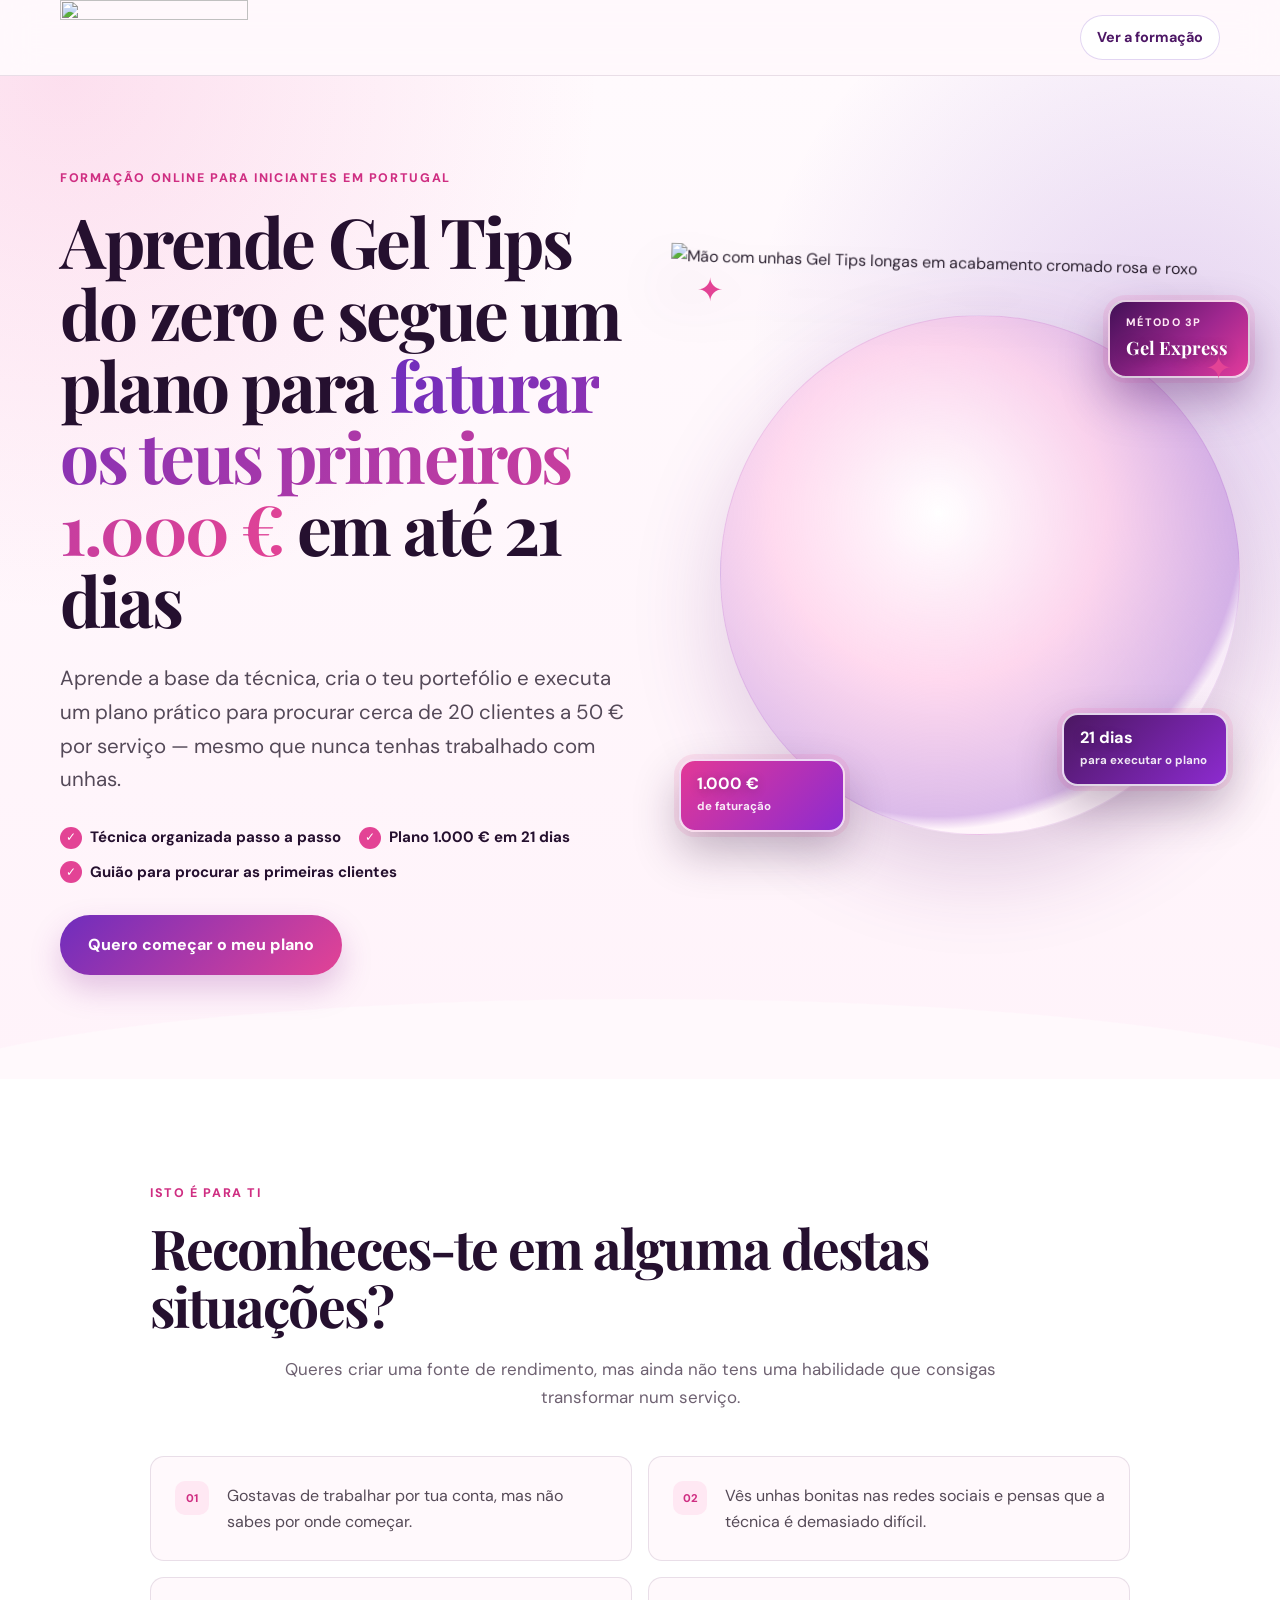
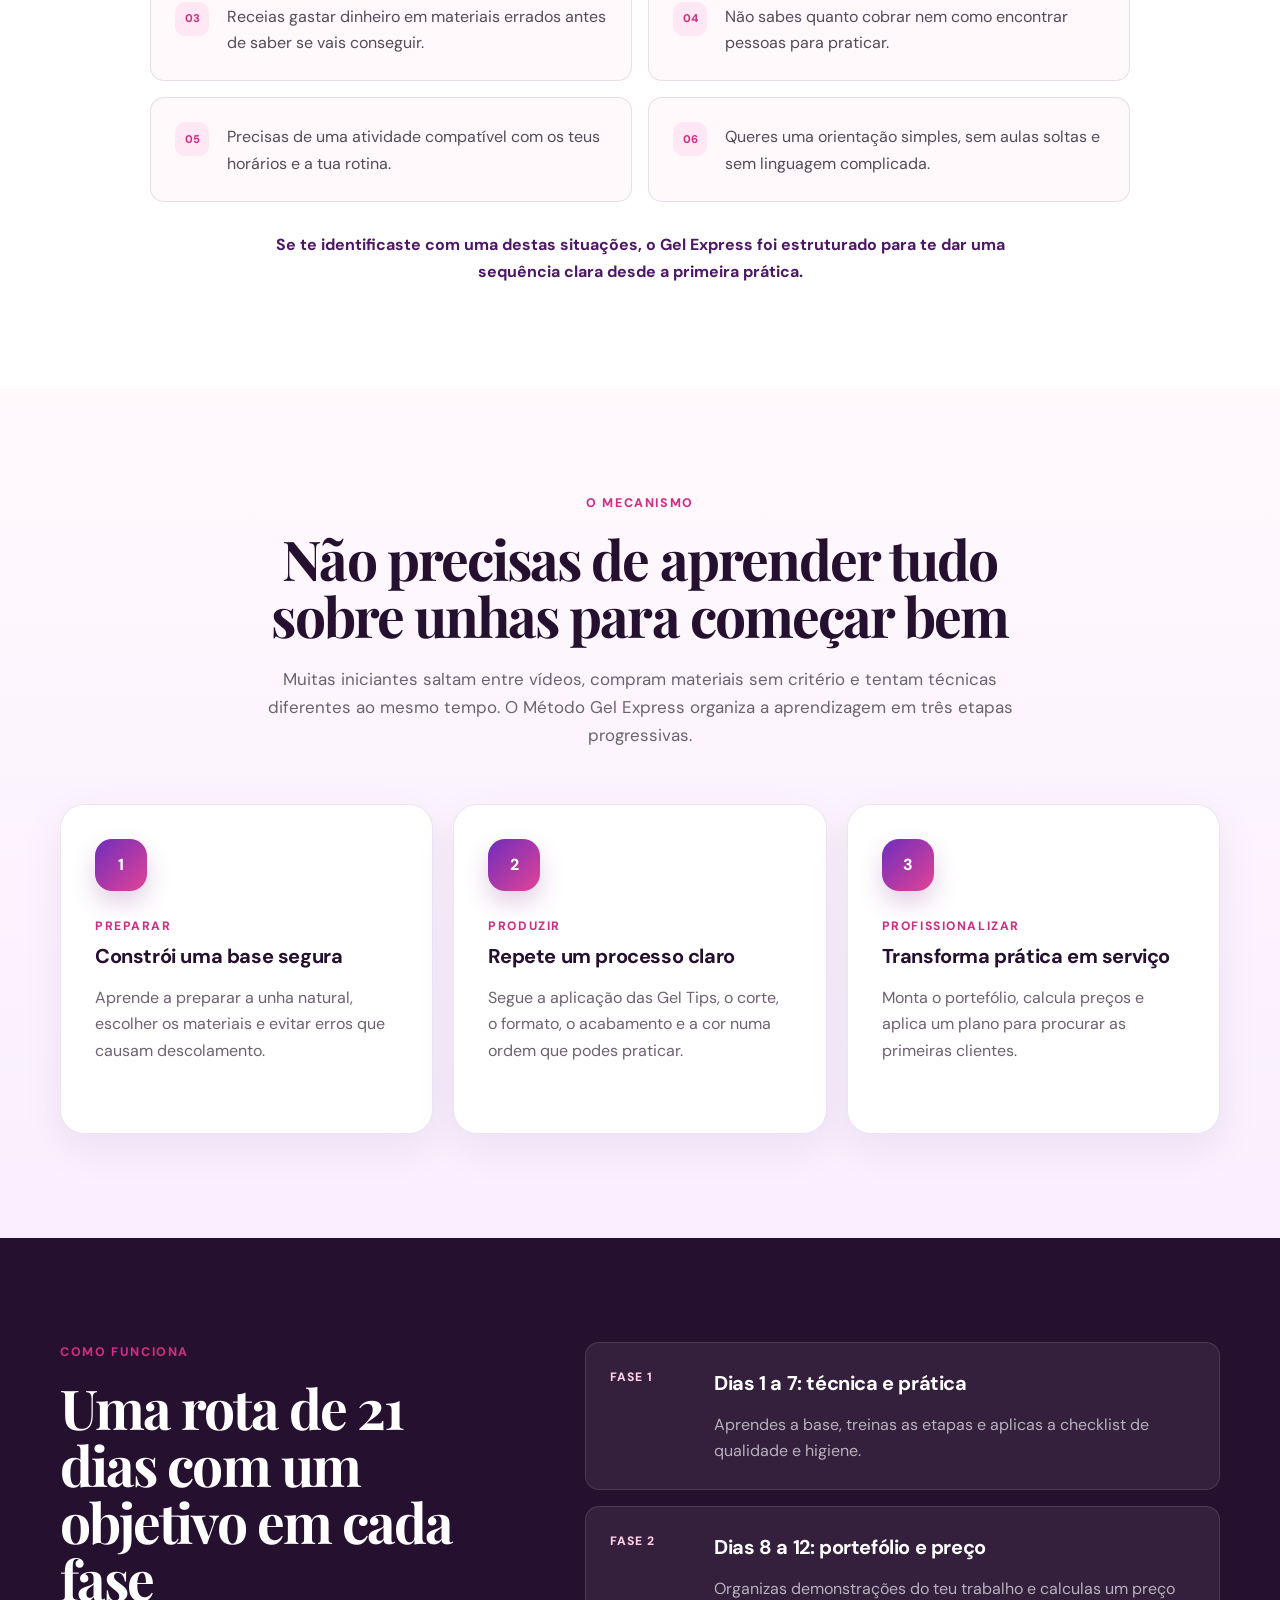
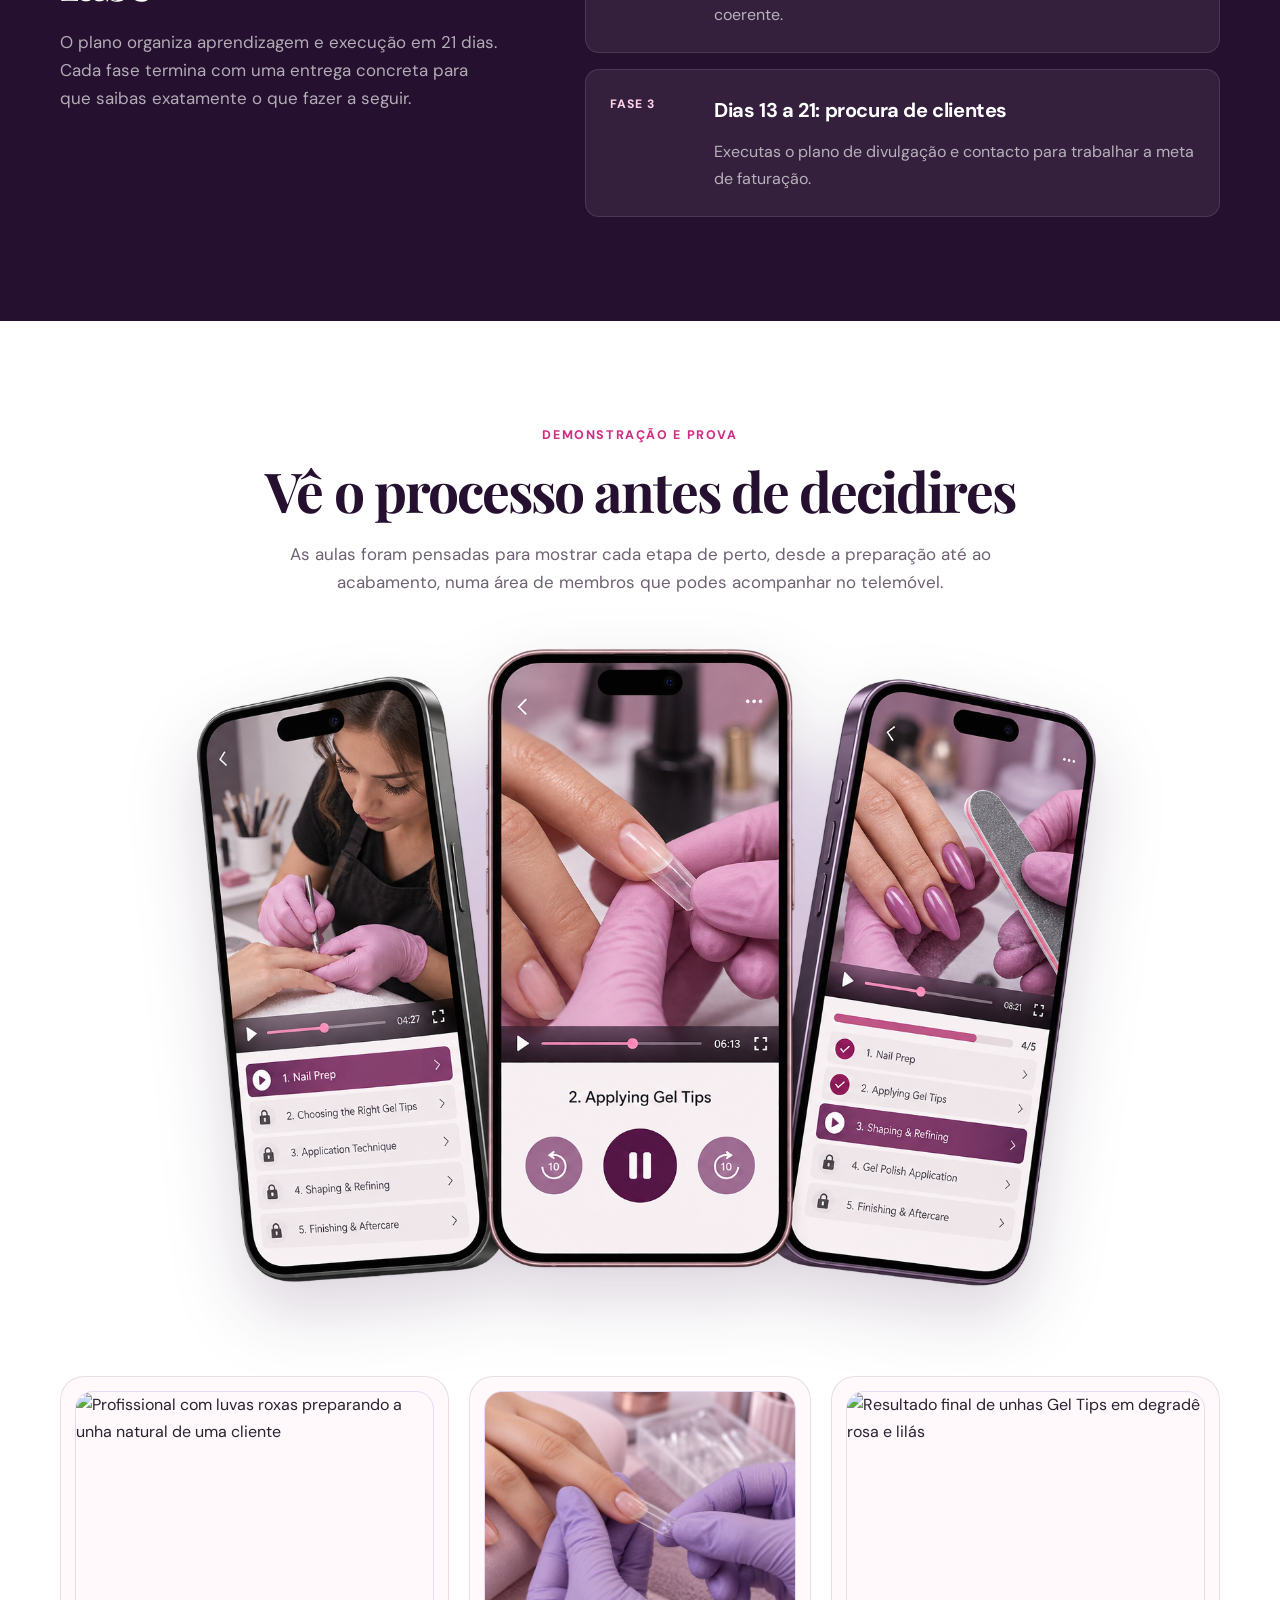
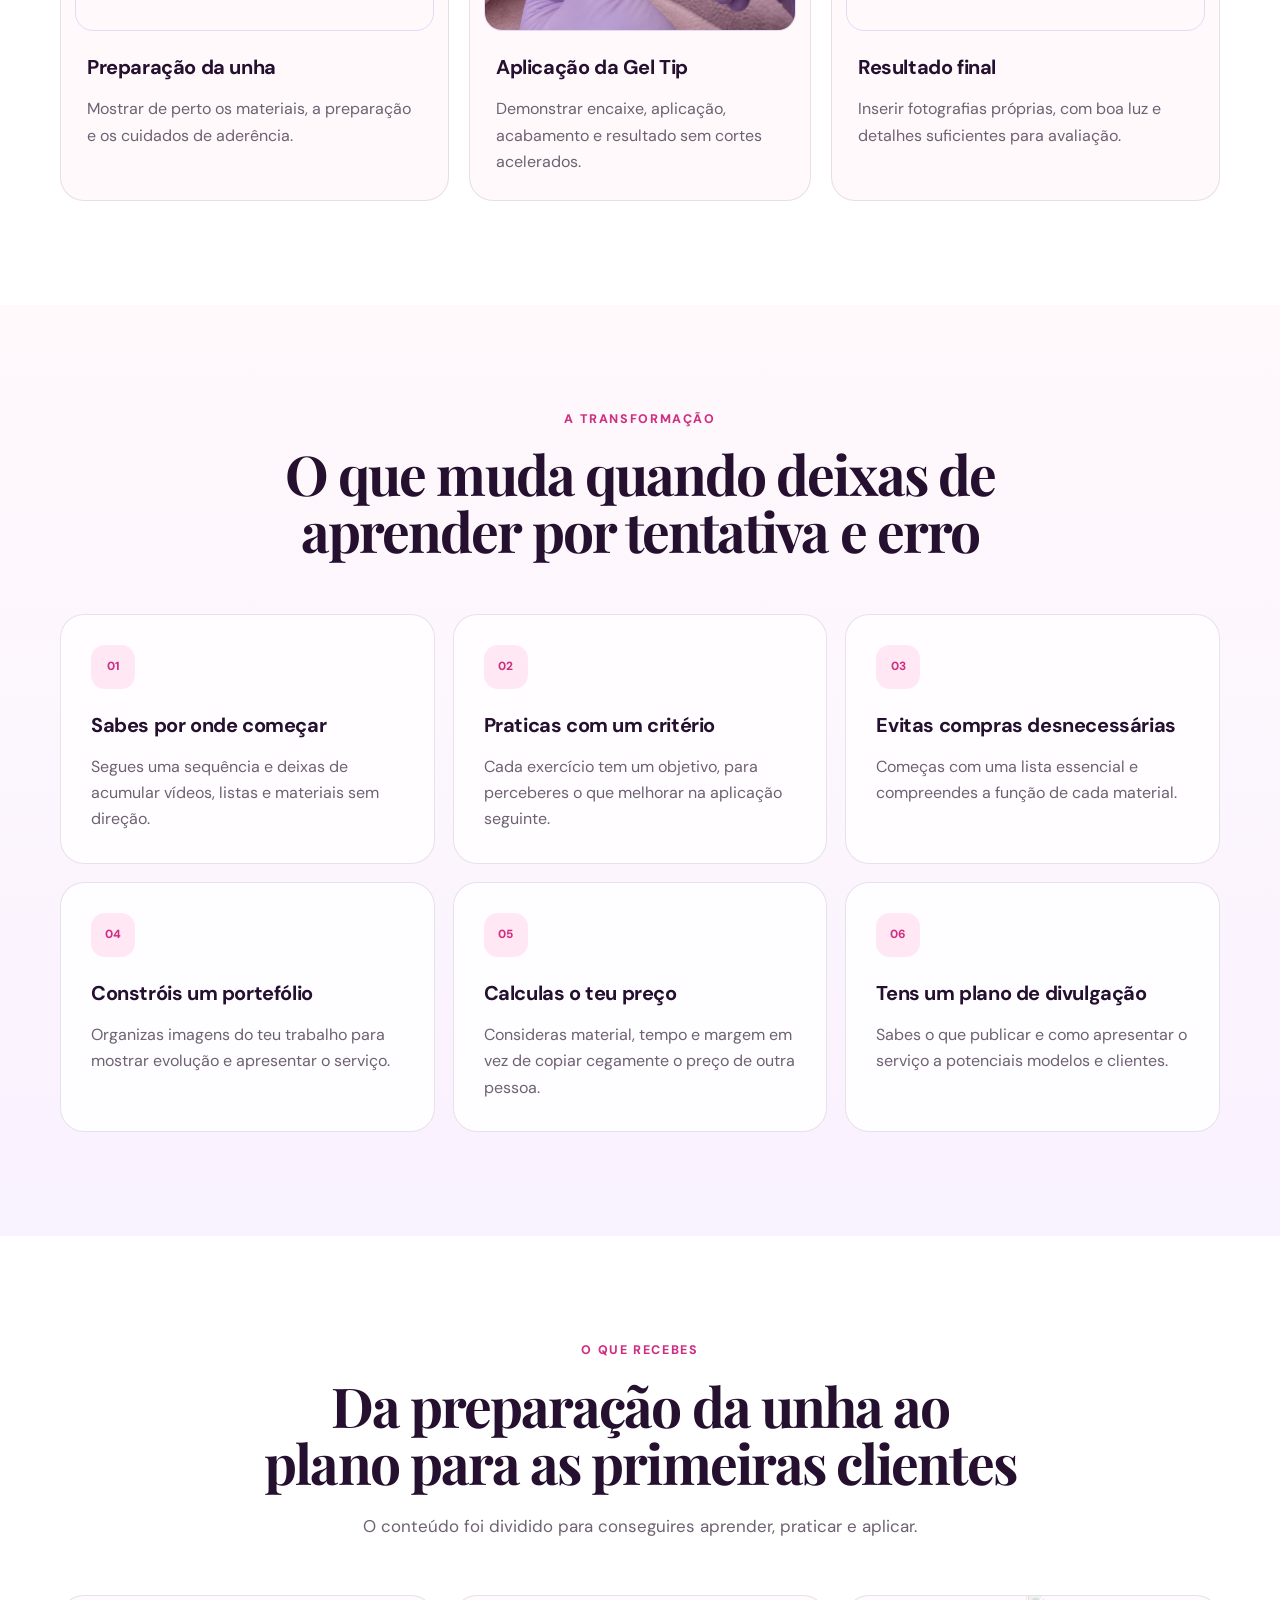
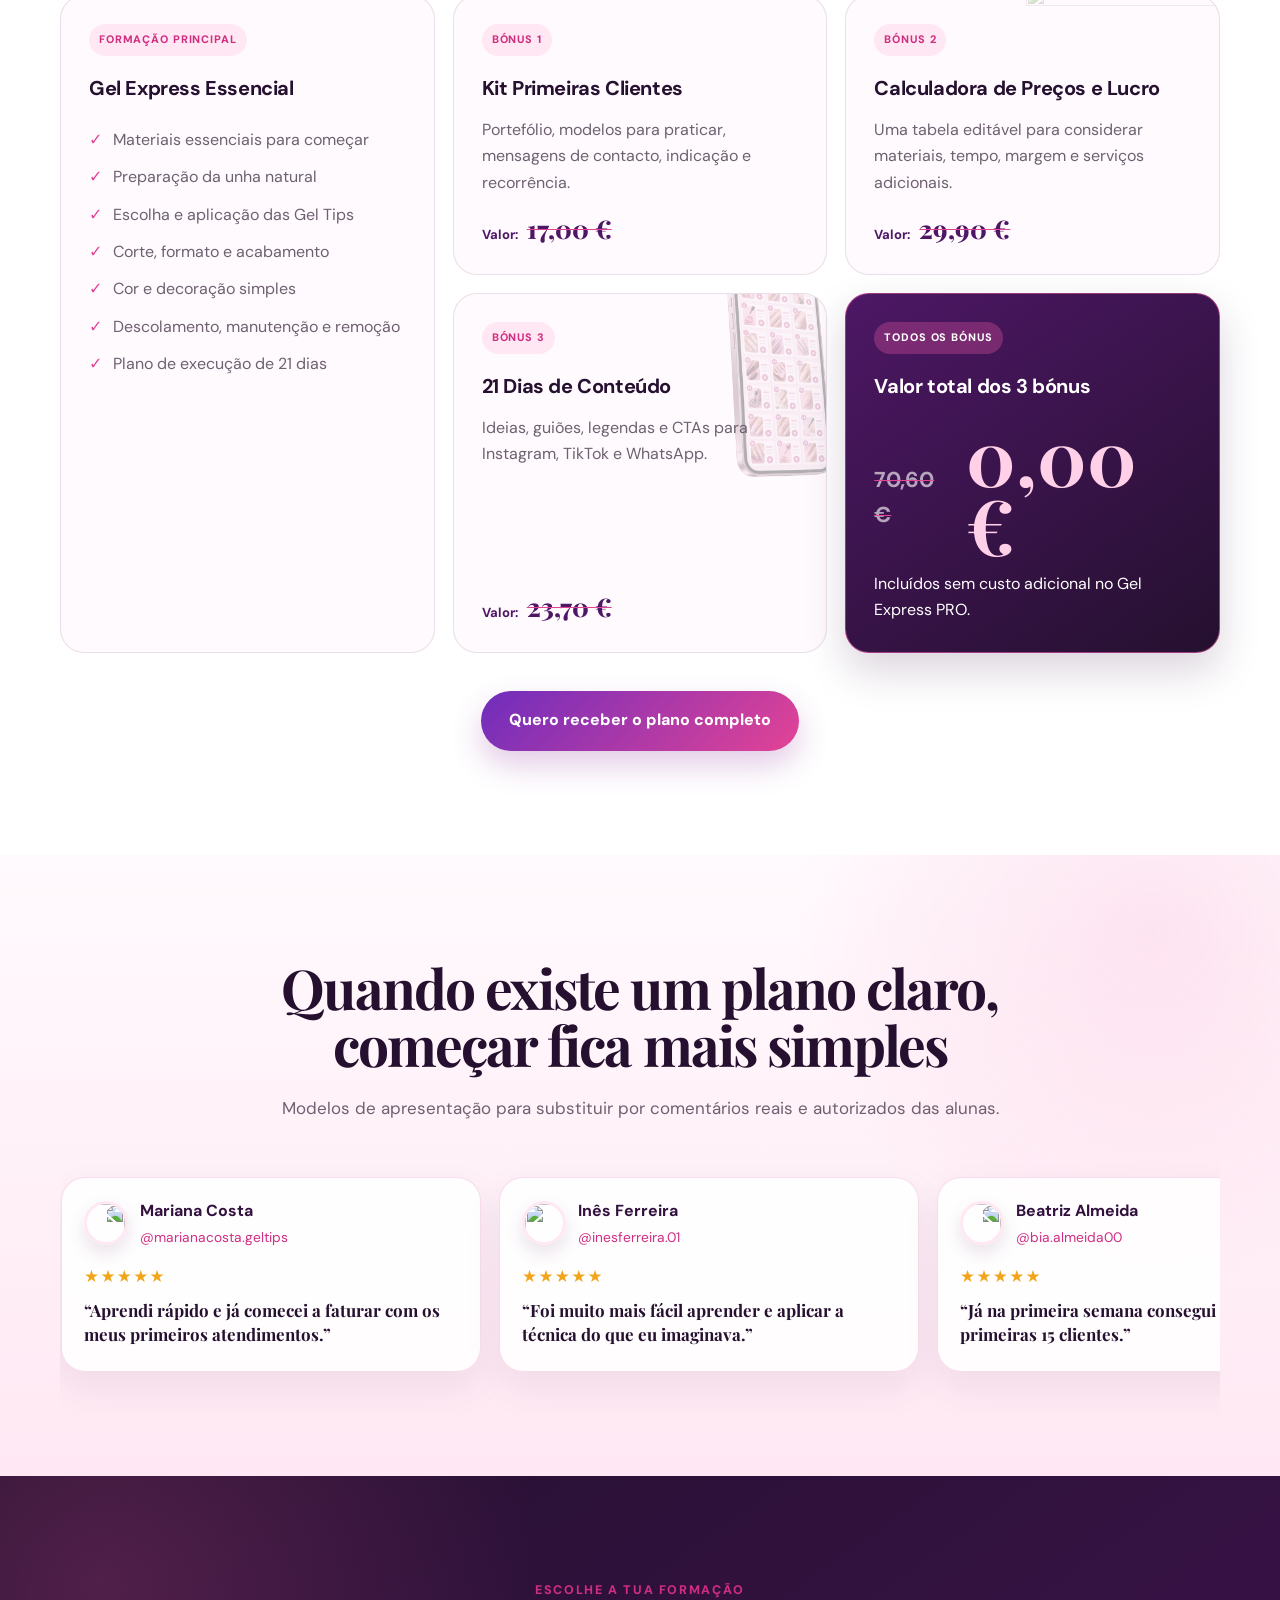
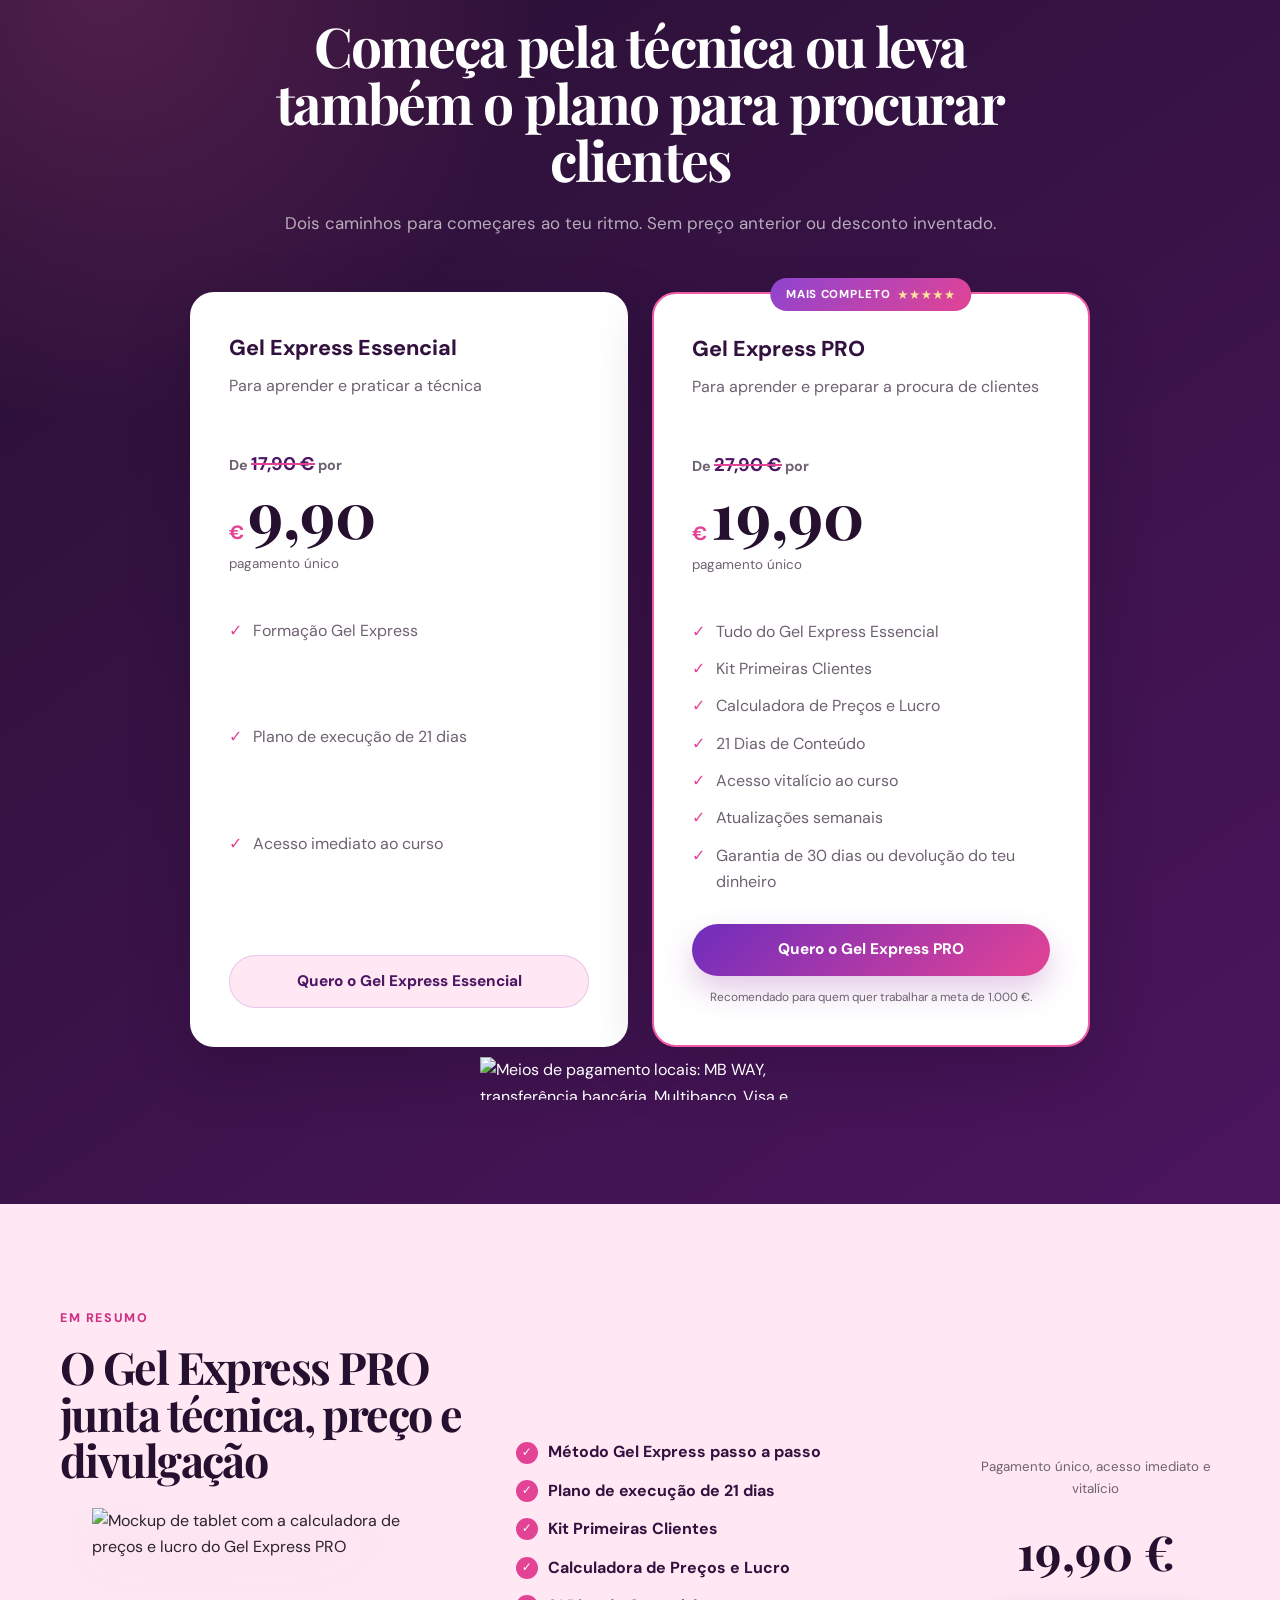
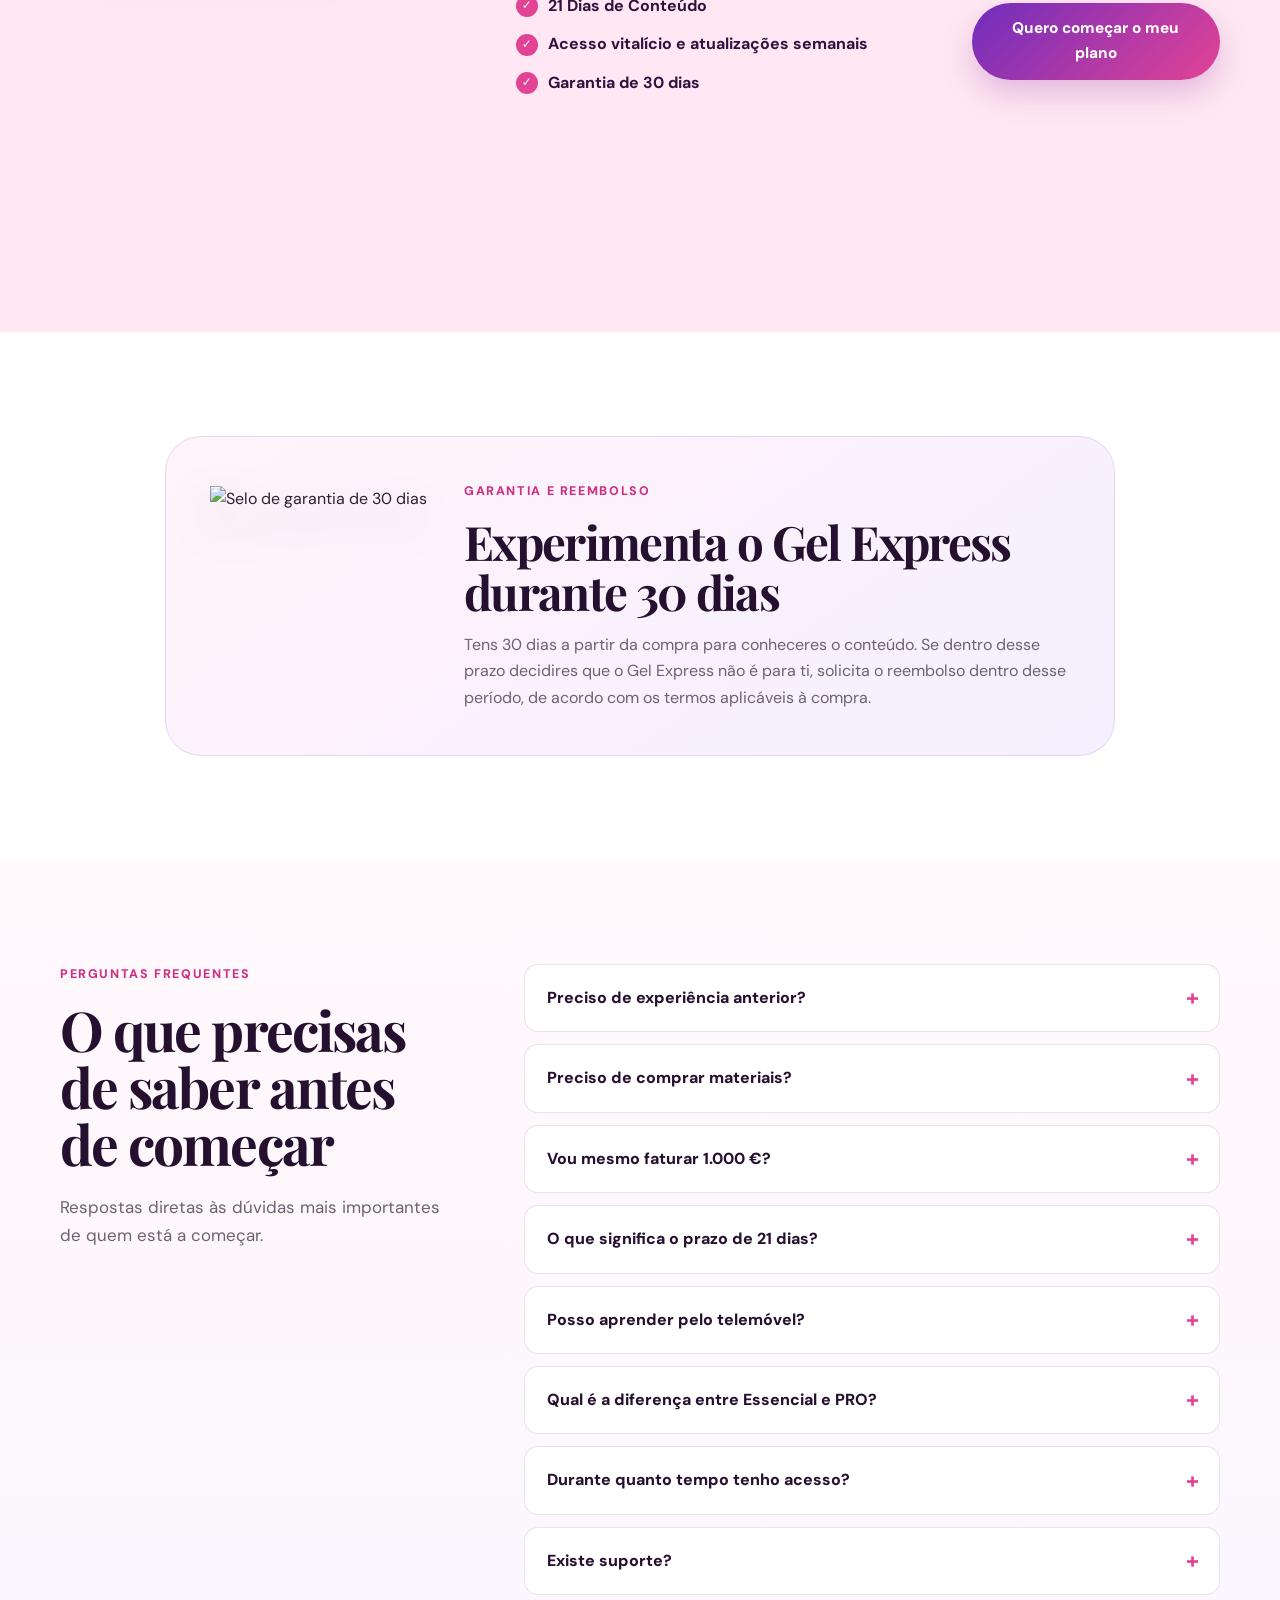
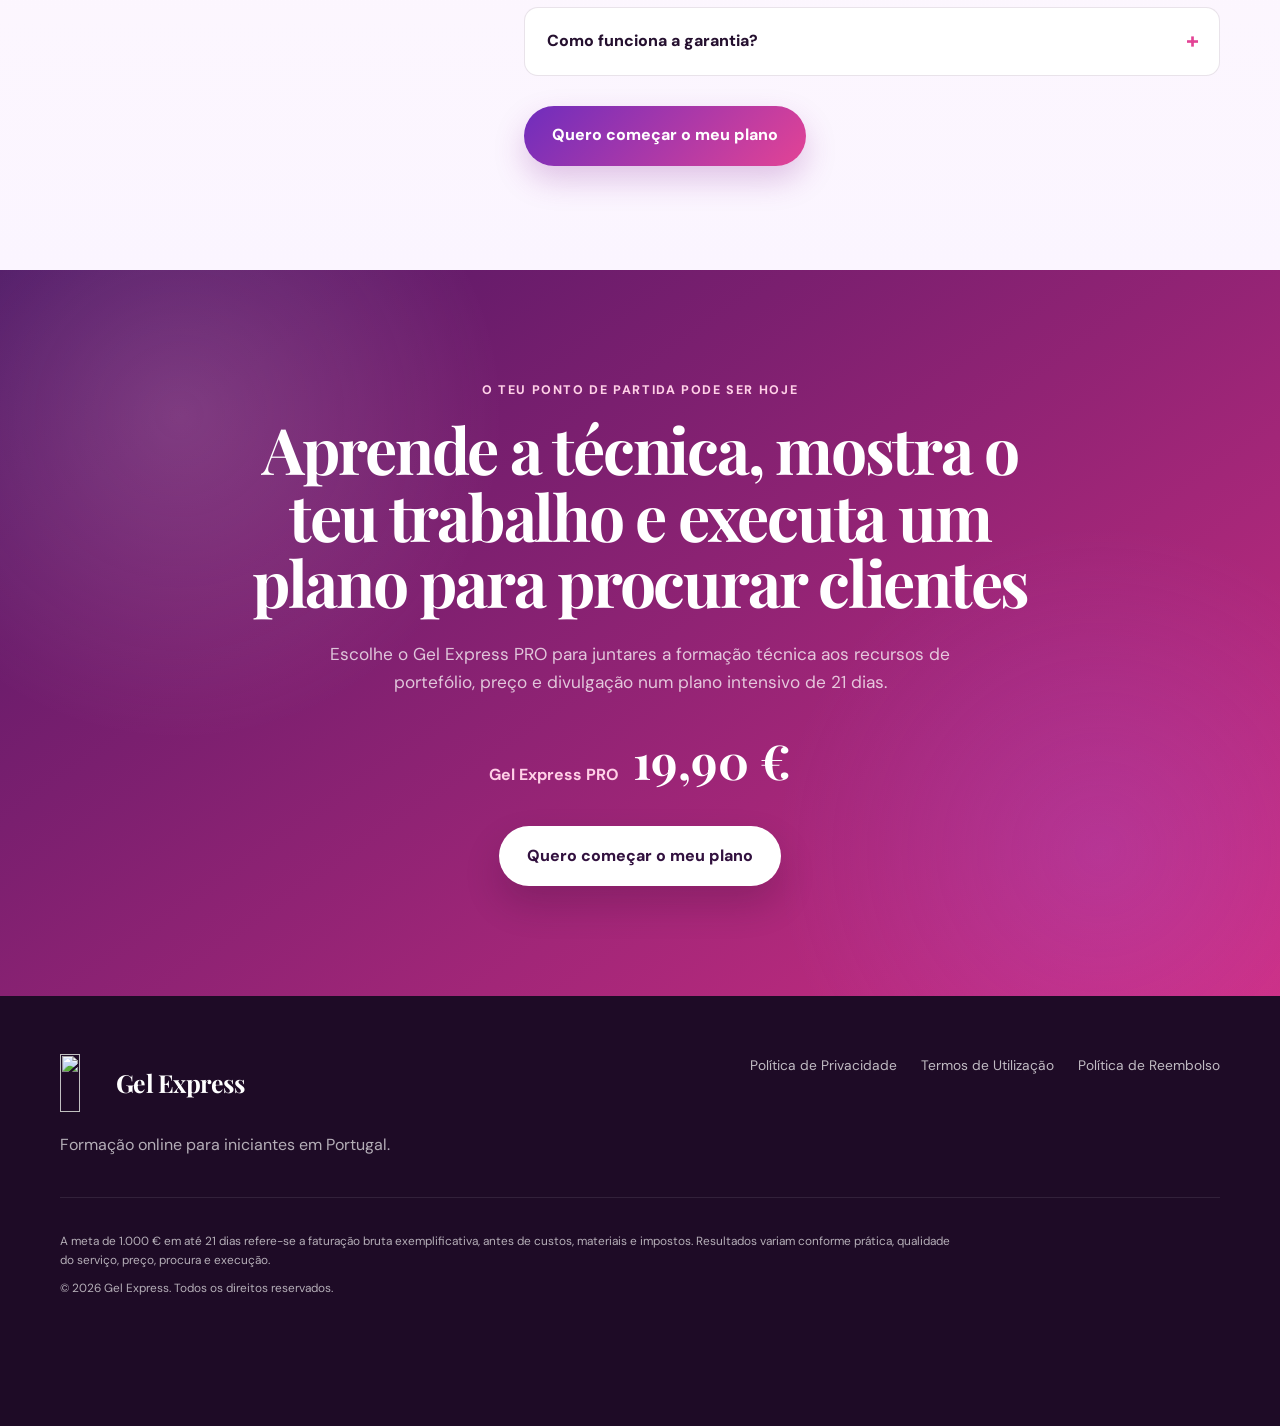
==== gelexpress/off01/index.html @ 1a2e539c "a" ====
<!doctype html>
<html lang="pt-PT">
  <head>
    <meta charset="UTF-8" />
    <meta name="viewport" content="width=device-width, initial-scale=1.0" />
    <meta
      name="description"
      content="Formação Gel Express para aprender Gel Tips do zero, criar um portefólio e seguir um plano prático para procurar as primeiras clientes."
    />
    <meta name="theme-color" content="#6f2dbd" />
    <title>Gel Express | Do zero aos primeiros serviços de unhas</title>
    <link rel="preconnect" href="https://fonts.googleapis.com" />
    <link rel="preconnect" href="https://fonts.gstatic.com" crossorigin />
    <link
      href="https://fonts.googleapis.com/css2?family=DM+Sans:wght@400;500;600;700&family=Playfair+Display:ital,wght@0,700;1,700&display=swap"
      rel="stylesheet"
    />
    <link rel="stylesheet" href="styles.css" />

    <!-- Meta Pixel Code -->
    <script>
      !(function (f, b, e, v, n, t, s) {
        if (f.fbq) return;
        n = f.fbq = function () {
          n.callMethod ? n.callMethod.apply(n, arguments) : n.queue.push(arguments);
        };
        if (!f._fbq) f._fbq = n;
        n.push = n;
        n.loaded = true;
        n.version = "2.0";
        n.queue = [];
        t = b.createElement(e);
        t.async = true;
        t.src = v;
        s = b.getElementsByTagName(e)[0];
        s.parentNode.insertBefore(t, s);
      })(window, document, "script", "https://connect.facebook.net/en_US/fbevents.js");
      fbq("init", "28332699173082170");
      fbq("track", "PageView");
    </script>
    <!-- End Meta Pixel Code -->

    <!-- Microsoft Clarity -->
    <script>
      (function (c, l, a, r, i, t, y) {
        c[a] =
          c[a] ||
          function () {
            (c[a].q = c[a].q || []).push(arguments);
          };
        t = l.createElement(r);
        t.async = 1;
        t.src = "https://www.clarity.ms/tag/" + i;
        y = l.getElementsByTagName(r)[0];
        y.parentNode.insertBefore(t, y);
      })(window, document, "clarity", "script", "yd7oxudycw");
    </script>
    <!-- End Microsoft Clarity -->
  </head>
  <body>
    <noscript>
      <img
        src="https://www.facebook.com/tr?id=28332699173082170&amp;ev=PageView&amp;noscript=1"
        alt=""
        width="1"
        height="1"
        style="display: none"
      />
    </noscript>
    <a class="skip-link" href="#conteudo">Saltar para o conteúdo</a>

    <header class="site-header" aria-label="Cabeçalho">
      <div class="container header-inner">
        <a class="brand" href="#inicio" aria-label="Gel Express, voltar ao início">
          <img
            class="brand-logo"
            src="assets/logo-gel-express.png"
            alt=""
            width="1983"
            height="793"
          />
        </a>
        <a class="header-cta" href="#oferta">Ver a formação</a>
      </div>
    </header>

    <main id="conteudo">
      <section class="hero" id="inicio">
        <div class="hero-orb hero-orb-one" aria-hidden="true"></div>
        <div class="hero-orb hero-orb-two" aria-hidden="true"></div>
        <div class="container hero-grid">
          <div class="hero-copy reveal">
            <p class="eyebrow">Formação online para iniciantes em Portugal</p>
            <h1>
              Aprende Gel Tips do zero e segue um plano para
              <span>faturar os teus primeiros 1.000 €</span> em até 21 dias
            </h1>
            <p class="hero-lead">
              Aprende a base da técnica, cria o teu portefólio e executa um plano prático para
              procurar cerca de 20 clientes a 50 € por serviço — mesmo que nunca tenhas trabalhado
              com unhas.
            </p>

            <ul class="micro-benefits" aria-label="Principais benefícios">
              <li><span aria-hidden="true">✓</span> Técnica organizada passo a passo</li>
              <li><span aria-hidden="true">✓</span> Plano 1.000 € em 21 dias</li>
              <li><span aria-hidden="true">✓</span> Guião para procurar as primeiras clientes</li>
            </ul>

            <a class="btn btn-primary btn-large" href="#oferta">Quero começar o meu plano</a>
          </div>

          <div class="hero-visual reveal" aria-label="Exemplo de acabamento com Gel Tips">
            <div class="sparkle sparkle-one" aria-hidden="true">✦</div>
            <div class="sparkle sparkle-two" aria-hidden="true">✦</div>
            <div class="hero-image-stage">
              <div class="hero-image-halo" aria-hidden="true"></div>
              <img
                class="hero-hand"
                src="assets/hero-gel-tips.png"
                alt="Mão com unhas Gel Tips longas em acabamento cromado rosa e roxo"
                width="1227"
                height="1282"
                fetchpriority="high"
              />
              <div class="hero-method-badge">
                <span>Método 3P</span>
                <strong>Gel Express</strong>
              </div>
            </div>
            <div class="floating-note note-left">
              <strong>1.000 €</strong>
              <span>de faturação</span>
            </div>
            <div class="floating-note note-right">
              <strong>21 dias</strong>
              <span>para executar o plano</span>
            </div>
          </div>
        </div>
      </section>

      <section class="section section-soft" id="identificacao">
        <div class="container narrow reveal">
          <p class="section-label">Isto é para ti</p>
          <h2>Reconheces-te em alguma destas situações?</h2>
          <p class="section-intro">
            Queres criar uma fonte de rendimento, mas ainda não tens uma habilidade que consigas
            transformar num serviço.
          </p>

          <div class="situation-grid">
            <article class="situation-card">
              <span>01</span>
              <p>Gostavas de trabalhar por tua conta, mas não sabes por onde começar.</p>
            </article>
            <article class="situation-card">
              <span>02</span>
              <p>Vês unhas bonitas nas redes sociais e pensas que a técnica é demasiado difícil.</p>
            </article>
            <article class="situation-card">
              <span>03</span>
              <p>Receias gastar dinheiro em materiais errados antes de saber se vais conseguir.</p>
            </article>
            <article class="situation-card">
              <span>04</span>
              <p>Não sabes quanto cobrar nem como encontrar pessoas para praticar.</p>
            </article>
            <article class="situation-card">
              <span>05</span>
              <p>Precisas de uma atividade compatível com os teus horários e a tua rotina.</p>
            </article>
            <article class="situation-card">
              <span>06</span>
              <p>Queres uma orientação simples, sem aulas soltas e sem linguagem complicada.</p>
            </article>
          </div>

          <p class="bridge-copy">
            Se te identificaste com uma destas situações, o Gel Express foi estruturado para te dar
            uma sequência clara desde a primeira prática.
          </p>
        </div>
      </section>

      <section class="section mechanism" id="metodo">
        <div class="container">
          <div class="section-heading reveal">
            <p class="section-label">O mecanismo</p>
            <h2>Não precisas de aprender tudo sobre unhas para começar bem</h2>
            <p>
              Muitas iniciantes saltam entre vídeos, compram materiais sem critério e tentam
              técnicas diferentes ao mesmo tempo. O Método Gel Express organiza a aprendizagem em
              três etapas progressivas.
            </p>
          </div>

          <div class="steps-grid">
            <article class="step-card reveal">
              <div class="step-number">1</div>
              <p class="step-name">Preparar</p>
              <h3>Constrói uma base segura</h3>
              <p>
                Aprende a preparar a unha natural, escolher os materiais e evitar erros que causam
                descolamento.
              </p>
            </article>
            <article class="step-card reveal">
              <div class="step-number">2</div>
              <p class="step-name">Produzir</p>
              <h3>Repete um processo claro</h3>
              <p>
                Segue a aplicação das Gel Tips, o corte, o formato, o acabamento e a cor numa ordem
                que podes praticar.
              </p>
            </article>
            <article class="step-card reveal">
              <div class="step-number">3</div>
              <p class="step-name">Profissionalizar</p>
              <h3>Transforma prática em serviço</h3>
              <p>
                Monta o portefólio, calcula preços e aplica um plano para procurar as primeiras
                clientes.
              </p>
            </article>
          </div>
        </div>
      </section>

      <section class="section how-it-works">
        <div class="container split-layout">
          <div class="section-heading left reveal">
            <p class="section-label">Como funciona</p>
            <h2>Uma rota de 21 dias com um objetivo em cada fase</h2>
            <p>
              O plano organiza aprendizagem e execução em 21 dias. Cada fase termina com uma
              entrega concreta para que saibas exatamente o que fazer a seguir.
            </p>
          </div>

          <ol class="timeline reveal">
            <li>
              <span>Fase 1</span>
              <div>
                <h3>Dias 1 a 7: técnica e prática</h3>
                <p>Aprendes a base, treinas as etapas e aplicas a checklist de qualidade e higiene.</p>
              </div>
            </li>
            <li>
              <span>Fase 2</span>
              <div>
                <h3>Dias 8 a 12: portefólio e preço</h3>
                <p>Organizas demonstrações do teu trabalho e calculas um preço coerente.</p>
              </div>
            </li>
            <li>
              <span>Fase 3</span>
              <div>
                <h3>Dias 13 a 21: procura de clientes</h3>
                <p>Executas o plano de divulgação e contacto para trabalhar a meta de faturação.</p>
              </div>
            </li>
          </ol>
        </div>
      </section>

      <section class="section proof-section" id="demonstracao">
        <div class="container">
          <div class="section-heading reveal">
            <p class="section-label">Demonstração e prova</p>
            <h2>Vê o processo antes de decidires</h2>
            <p>
              As aulas foram pensadas para mostrar cada etapa de perto, desde a preparação até ao
              acabamento, numa área de membros que podes acompanhar no telemóvel.
            </p>
          </div>

          <figure class="members-preview reveal">
            <img
              src="assets/area-membros-3-celulares.png"
              alt="Três telemóveis mostrando aulas diferentes de preparação, aplicação e acabamento de Gel Tips"
              width="1536"
              height="1024"
              loading="lazy"
            />
          </figure>

          <div class="demo-grid">
            <article class="demo-card reveal">
              <img
                class="demo-media"
                src="assets/preparacao-da-unha.png"
                alt="Profissional com luvas roxas preparando a unha natural de uma cliente"
                width="1536"
                height="1024"
                loading="lazy"
              />
              <h3>Preparação da unha</h3>
              <p>Mostrar de perto os materiais, a preparação e os cuidados de aderência.</p>
            </article>
            <article class="demo-card reveal">
              <img
                class="demo-media"
                src="assets/aplicacao-gel-tip.png"
                alt="Profissional com luvas roxas alinhando uma Gel Tip transparente na unha da cliente"
                width="1536"
                height="1024"
                loading="lazy"
              />
              <h3>Aplicação da Gel Tip</h3>
              <p>Demonstrar encaixe, aplicação, acabamento e resultado sem cortes acelerados.</p>
            </article>
            <article class="demo-card reveal">
              <img
                class="demo-media"
                src="assets/resultado-final-gel-tips.png"
                alt="Resultado final de unhas Gel Tips em degradê rosa e lilás"
                width="1536"
                height="1024"
                loading="lazy"
              />
              <h3>Resultado final</h3>
              <p>Inserir fotografias próprias, com boa luz e detalhes suficientes para avaliação.</p>
            </article>
          </div>

        </div>
      </section>

      <section class="section benefits" id="beneficios">
        <div class="container">
          <div class="section-heading reveal">
            <p class="section-label">A transformação</p>
            <h2>O que muda quando deixas de aprender por tentativa e erro</h2>
          </div>

          <div class="benefit-grid">
            <article class="benefit-card reveal">
              <span class="icon" aria-hidden="true">01</span>
              <h3>Sabes por onde começar</h3>
              <p>Segues uma sequência e deixas de acumular vídeos, listas e materiais sem direção.</p>
            </article>
            <article class="benefit-card reveal">
              <span class="icon" aria-hidden="true">02</span>
              <h3>Praticas com um critério</h3>
              <p>Cada exercício tem um objetivo, para perceberes o que melhorar na aplicação seguinte.</p>
            </article>
            <article class="benefit-card reveal">
              <span class="icon" aria-hidden="true">03</span>
              <h3>Evitas compras desnecessárias</h3>
              <p>Começas com uma lista essencial e compreendes a função de cada material.</p>
            </article>
            <article class="benefit-card reveal">
              <span class="icon" aria-hidden="true">04</span>
              <h3>Constróis um portefólio</h3>
              <p>Organizas imagens do teu trabalho para mostrar evolução e apresentar o serviço.</p>
            </article>
            <article class="benefit-card reveal">
              <span class="icon" aria-hidden="true">05</span>
              <h3>Calculas o teu preço</h3>
              <p>Consideras material, tempo e margem em vez de copiar cegamente o preço de outra pessoa.</p>
            </article>
            <article class="benefit-card reveal">
              <span class="icon" aria-hidden="true">06</span>
              <h3>Tens um plano de divulgação</h3>
              <p>Sabes o que publicar e como apresentar o serviço a potenciais modelos e clientes.</p>
            </article>
          </div>
        </div>
      </section>

      <section class="section value-stack" id="conteudo-curso">
        <div class="container">
          <div class="section-heading reveal">
            <p class="section-label">O que recebes</p>
            <h2>Da preparação da unha ao plano para as primeiras clientes</h2>
            <p>O conteúdo foi dividido para conseguires aprender, praticar e aplicar.</p>
          </div>

          <div class="stack-grid">
            <article class="stack-card featured reveal">
              <img
                class="featured-phone"
                src="assets/celular-procedimento-gel-tip.png"
                alt=""
                width="1024"
                height="1536"
                loading="lazy"
                aria-hidden="true"
              />
              <span class="stack-tag">Formação principal</span>
              <h3>Gel Express Essencial</h3>
              <ul>
                <li>Materiais essenciais para começar</li>
                <li>Preparação da unha natural</li>
                <li>Escolha e aplicação das Gel Tips</li>
                <li>Corte, formato e acabamento</li>
                <li>Cor e decoração simples</li>
                <li>Descolamento, manutenção e remoção</li>
                <li>Plano de execução de 21 dias</li>
              </ul>
            </article>

            <article class="stack-card bonus-visual-card reveal">
              <img
                class="bonus-card-image bonus-clients-image"
                src="assets/bonus-kit-primeiras-clientes.png"
                alt=""
                width="1024"
                height="1536"
                loading="lazy"
                aria-hidden="true"
              />
              <span class="stack-tag">Bónus 1</span>
              <h3>Kit Primeiras Clientes</h3>
              <p>Portefólio, modelos para praticar, mensagens de contacto, indicação e recorrência.</p>
              <p class="bonus-value">Valor: <del>17,00 €</del></p>
            </article>

            <article class="stack-card bonus-visual-card reveal">
              <img
                class="bonus-card-image bonus-calculator-image"
                src="assets/bonus-calculadora-precos.png"
                alt=""
                width="1536"
                height="1024"
                loading="lazy"
                aria-hidden="true"
              />
              <span class="stack-tag">Bónus 2</span>
              <h3>Calculadora de Preços e Lucro</h3>
              <p>Uma tabela editável para considerar materiais, tempo, margem e serviços adicionais.</p>
              <p class="bonus-value">Valor: <del>29,90 €</del></p>
            </article>

            <article class="stack-card bonus-visual-card reveal">
              <img
                class="bonus-card-image bonus-content-image"
                src="assets/bonus-21-dias-conteudo.png"
                alt=""
                width="1024"
                height="1536"
                loading="lazy"
                aria-hidden="true"
              />
              <span class="stack-tag">Bónus 3</span>
              <h3>21 Dias de Conteúdo</h3>
              <p>Ideias, guiões, legendas e CTAs para Instagram, TikTok e WhatsApp.</p>
              <p class="bonus-value">Valor: <del>23,70 €</del></p>
            </article>

            <article class="stack-card bonus-total-card reveal">
              <span class="stack-tag">Todos os bónus</span>
              <h3>Valor total dos 3 bónus</h3>
              <div class="bonus-total-price">
                <del>70,60 €</del>
                <strong>0,00 €</strong>
              </div>
              <p>Incluídos sem custo adicional no Gel Express PRO.</p>
            </article>
          </div>

          <div class="center-cta reveal">
            <a class="btn btn-primary btn-large" href="#oferta">Quero receber o plano completo</a>
          </div>
        </div>
      </section>

      <section class="section testimonials-section" id="depoimentos" aria-labelledby="testimonials-title">
        <div class="container">
          <div class="section-heading reveal">
            <h2 id="testimonials-title">Quando existe um plano claro, começar fica mais simples</h2>
            <p>Modelos de apresentação para substituir por comentários reais e autorizados das alunas.</p>
          </div>

          <div class="testimonials-carousel" aria-label="Comentários das alunas">
            <div class="testimonials-track">
            <article class="testimonial-card reveal">
              <div class="testimonial-stars" aria-label="5 estrelas">★★★★★</div>
              <blockquote>“Aprendi rápido e já comecei a faturar com os meus primeiros atendimentos.”</blockquote>
              <div class="testimonial-author">
                <img class="testimonial-avatar avatar-mirrored" src="assets/persona-depoimento-1.jpg" alt="" width="64" height="64" loading="lazy" />
                <strong>Mariana Costa</strong>
                <span>@marianacosta.geltips</span>
              </div>
            </article>

            <article class="testimonial-card reveal">
              <div class="testimonial-stars" aria-label="5 estrelas">★★★★★</div>
              <blockquote>“Foi muito mais fácil aprender e aplicar a técnica do que eu imaginava.”</blockquote>
              <div class="testimonial-author">
                <img class="testimonial-avatar" src="assets/persona-depoimento-2.jpg" alt="" width="64" height="64" loading="lazy" />
                <strong>Inês Ferreira</strong>
                <span>@inesferreira.01</span>
              </div>
            </article>

            <article class="testimonial-card reveal">
              <div class="testimonial-stars" aria-label="5 estrelas">★★★★★</div>
              <blockquote>“Já na primeira semana consegui as minhas primeiras 15 clientes.”</blockquote>
              <div class="testimonial-author">
                <img class="testimonial-avatar avatar-mirrored" src="assets/persona-depoimento-3.jpg" alt="" width="64" height="64" loading="lazy" />
                <strong>Beatriz Almeida</strong>
                <span>@bia.almeida00</span>
              </div>
            </article>

            <article class="testimonial-card reveal">
              <div class="testimonial-stars" aria-label="5 estrelas">★★★★★</div>
              <blockquote>“Nunca tive facilidade com trabalhos manuais e, mesmo assim, achei muito simples.”</blockquote>
              <div class="testimonial-author">
                <img class="testimonial-avatar" src="assets/persona-depoimento-4.jpg" alt="" width="64" height="64" loading="lazy" />
                <strong>Carla Rodrigues</strong>
                <span>@carlarodrigues</span>
              </div>
            </article>

            <article class="testimonial-card reveal">
              <div class="testimonial-stars" aria-label="5 estrelas">★★★★★</div>
              <blockquote>“Agora acredito que consigo começar a montar o meu próprio negócio já no primeiro mês.”</blockquote>
              <div class="testimonial-author">
                <img class="testimonial-avatar avatar-mirrored" src="assets/persona-depoimento-5.jpg" alt="" width="64" height="64" loading="lazy" />
                <strong>Sofia Martins</strong>
                <span>@sofiamartins.prof</span>
              </div>
            </article>

            <article class="testimonial-card reveal">
              <div class="testimonial-stars" aria-label="5 estrelas">★★★★★</div>
              <blockquote>“As aulas são claras e consegui acompanhar tudo mesmo começando do zero.”</blockquote>
              <div class="testimonial-author">
                <img class="testimonial-avatar" src="assets/persona-depoimento-6.jpg" alt="" width="64" height="64" loading="lazy" />
                <strong>Patrícia Sousa</strong>
                <span>@patriciasousa22</span>
              </div>
            </article>
            </div>
          </div>

        </div>
      </section>

      <section class="section offer-section" id="oferta">
        <div class="container">
          <div class="section-heading light reveal">
            <p class="section-label">Escolhe a tua formação</p>
            <h2>Começa pela técnica ou leva também o plano para procurar clientes</h2>
            <p>Dois caminhos para começares ao teu ritmo. Sem preço anterior ou desconto inventado.</p>
          </div>

          <div class="pricing-grid">
            <article class="price-card reveal">
              <p class="plan-name">Gel Express Essencial</p>
              <p class="plan-for">Para aprender e praticar a técnica</p>
              <p class="price-anchor">De <del>17,90 €</del> por</p>
              <div class="price"><span>€</span>9,90</div>
              <p class="price-detail">pagamento único</p>
              <ul>
                <li>Formação Gel Express</li>
                <li>Plano de execução de 21 dias</li>
                <li>Acesso imediato ao curso</li>
              </ul>
              <a
                class="btn btn-secondary checkout-link"
                href="https://pay.hotmart.com/H107776419T?off=f6r8ti5i&amp;checkoutMode=10"
                data-plan="essencial"
              >
                Quero o Gel Express Essencial
              </a>
            </article>

            <article class="price-card recommended reveal">
              <span class="recommended-label">
                Mais completo
                <span class="recommended-stars" aria-label="5 estrelas">★★★★★</span>
              </span>
              <p class="plan-name">Gel Express PRO</p>
              <p class="plan-for">Para aprender e preparar a procura de clientes</p>
              <p class="price-anchor">De <del>27,90 €</del> por</p>
              <div class="price"><span>€</span>19,90</div>
              <p class="price-detail">pagamento único</p>
              <ul>
                <li>Tudo do Gel Express Essencial</li>
                <li>Kit Primeiras Clientes</li>
                <li>Calculadora de Preços e Lucro</li>
                <li>21 Dias de Conteúdo</li>
                <li>Acesso vitalício ao curso</li>
                <li>Atualizações semanais</li>
                <li>Garantia de 30 dias ou devolução do teu dinheiro</li>
              </ul>
              <a
                class="btn btn-primary checkout-link"
                href="https://pay.hotmart.com/H107776419T?off=j4vtryhy&amp;checkoutMode=10"
                data-plan="pro"
              >
                Quero o Gel Express PRO
              </a>
              <p class="plan-note">Recomendado para quem quer trabalhar a meta de 1.000 €.</p>
            </article>
          </div>

          <figure class="payment-methods reveal">
            <img
              src="assets/meios-de-pagamento-portugal.png"
              alt="Meios de pagamento locais: MB WAY, transferência bancária, Multibanco, Visa e Mastercard"
              width="2065"
              height="274"
              loading="lazy"
            />
          </figure>

        </div>
      </section>

      <div class="recap-guarantee-flow">
      <section class="section recap">
        <div class="container recap-grid reveal">
          <div>
            <p class="section-label">Em resumo</p>
            <h2>O Gel Express PRO junta técnica, preço e divulgação</h2>
            <img
              class="recap-tablet"
              src="assets/bonus-calculadora-precos.png"
              alt="Mockup de tablet com a calculadora de preços e lucro do Gel Express PRO"
              width="1312"
              height="1199"
              loading="lazy"
            />
          </div>
          <ul class="recap-list">
            <li><span>✓</span> Método Gel Express passo a passo</li>
            <li><span>✓</span> Plano de execução de 21 dias</li>
            <li><span>✓</span> Kit Primeiras Clientes</li>
            <li><span>✓</span> Calculadora de Preços e Lucro</li>
            <li><span>✓</span> 21 Dias de Conteúdo</li>
            <li><span>✓</span> Acesso vitalício e atualizações semanais</li>
            <li><span>✓</span> Garantia de 30 dias</li>
          </ul>
          <div class="recap-price">
            <small>Pagamento único, acesso imediato e vitalício</small>
            <strong>19,90 €</strong>
            <a class="btn btn-primary" href="#oferta">Quero começar o meu plano</a>
          </div>
        </div>
      </section>

      <section class="section guarantee" id="garantia">
        <div class="container guarantee-inner reveal">
          <img
            class="guarantee-badge"
            src="assets/garantia-30-dias.png"
            alt="Selo de garantia de 30 dias"
            width="240"
            height="240"
          />
          <div>
            <p class="section-label">Garantia e reembolso</p>
            <h2>Experimenta o Gel Express durante 30 dias</h2>
            <p>
              Tens 30 dias a partir da compra para conheceres o conteúdo. Se dentro desse prazo
              decidires que o Gel Express não é para ti, solicita o reembolso dentro desse período,
              de acordo com os termos aplicáveis à compra.
            </p>
          </div>
        </div>
      </section>
      </div>

      <section class="section faq" id="faq">
        <div class="container faq-layout">
          <div class="section-heading left reveal">
            <p class="section-label">Perguntas frequentes</p>
            <h2>O que precisas de saber antes de começar</h2>
            <p>Respostas diretas às dúvidas mais importantes de quem está a começar.</p>
          </div>

          <div class="faq-list reveal">
            <details>
              <summary>Preciso de experiência anterior?</summary>
              <p>Não. A formação foi estruturada para quem começa do zero e precisa de uma sequência clara.</p>
            </details>
            <details>
              <summary>Preciso de comprar materiais?</summary>
              <p>Sim. Para praticar a técnica precisas de materiais próprios. A formação inclui uma lista essencial para evitares compras sem direção.</p>
            </details>
            <details>
              <summary>Vou mesmo faturar 1.000 €?</summary>
              <p>Os 1.000 € são uma meta de faturação, não uma garantia. O exemplo corresponde a cerca de 20 serviços a 50 €. O resultado depende da prática, qualidade, execução, preço, divulgação e procura.</p>
            </details>
            <details>
              <summary>O que significa o prazo de 21 dias?</summary>
              <p>O plano divide os 21 dias entre base técnica e prática, preparação do portefólio e preço, divulgação e procura de clientes. É um plano intensivo e o prazo não representa garantia de resultado.</p>
            </details>
            <details>
              <summary>Posso aprender pelo telemóvel?</summary>
              <p>Sim. Podes acompanhar a formação pelo telemóvel e aceder ao conteúdo imediatamente após a confirmação da compra.</p>
            </details>
            <details>
              <summary>Qual é a diferença entre Essencial e PRO?</summary>
              <p>O Essencial concentra-se na técnica. O PRO acrescenta materiais para portefólio, preço, divulgação e procura das primeiras clientes.</p>
            </details>
            <details>
              <summary>Durante quanto tempo tenho acesso?</summary>
              <p>O acesso ao curso é vitalício e o conteúdo recebe atualizações semanais.</p>
            </details>
            <details>
              <summary>Existe suporte?</summary>
              <p>O formato e o prazo de suporte ainda precisam de confirmação. Não estão incluídos neste rascunho como promessa.</p>
            </details>
            <details>
              <summary>Como funciona a garantia?</summary>
              <p>Tens 30 dias a partir da compra para conheceres o conteúdo. Se decidires que o Gel Express não é para ti, solicita o reembolso dentro desse prazo através dos canais indicados no checkout da Hotmart, sujeito aos termos aplicáveis à compra.</p>
            </details>

            <div class="faq-cta">
              <a class="btn btn-primary btn-large" href="#oferta">Quero começar o meu plano</a>
            </div>
          </div>
        </div>
      </section>

      <section class="final-cta">
        <div class="container final-cta-inner reveal">
          <p class="eyebrow">O teu ponto de partida pode ser hoje</p>
          <h2>Aprende a técnica, mostra o teu trabalho e executa um plano para procurar clientes</h2>
          <p>
            Escolhe o Gel Express PRO para juntares a formação técnica aos recursos de portefólio,
            preço e divulgação num plano intensivo de 21 dias.
          </p>
          <div class="final-price"><span>Gel Express PRO</span><strong>19,90 €</strong></div>
          <a
            class="btn btn-light btn-large checkout-link"
            href="https://pay.hotmart.com/H107776419T?off=j4vtryhy&amp;checkoutMode=10"
            data-plan="pro"
          >
            Quero começar o meu plano
          </a>
        </div>
      </section>
    </main>

    <footer class="site-footer">
      <div class="container footer-grid">
        <div>
          <a class="brand brand-footer" href="#inicio" aria-label="Gel Express, voltar ao início">
            <span class="footer-logo-symbol" aria-hidden="true">
              <img
                src="assets/logo-gel-express.png"
                alt=""
                width="1983"
                height="793"
                loading="lazy"
              />
            </span>
            <span class="footer-logo-text">Gel Express</span>
          </a>
          <p>Formação online para iniciantes em Portugal.</p>
        </div>
        <nav aria-label="Informações legais">
          <span class="footer-item">Política de Privacidade</span>
          <span class="footer-item">Termos de Utilização</span>
          <span class="footer-item">Política de Reembolso</span>
        </nav>
      </div>
      <div class="container legal-copy">
        <p>
          A meta de 1.000 € em até 21 dias refere-se a faturação bruta exemplificativa, antes de custos,
          materiais e impostos. Resultados variam conforme prática, qualidade do serviço, preço,
          procura e execução.
        </p>
        <p>© <span id="year"></span> Gel Express. Todos os direitos reservados.</p>
      </div>
    </footer>

    <div class="mobile-cta" aria-label="Ação rápida">
      <div><small>Gel Express Essencial</small><strong>9,90 €</strong></div>
      <a
        class="btn btn-primary checkout-link"
        href="https://pay.hotmart.com/H107776419T?off=f6r8ti5i&amp;checkoutMode=10"
        data-plan="essencial"
      >
        Quero começar
      </a>
    </div>

    <div class="toast" role="status" aria-live="polite" aria-hidden="true"></div>

    <script src="script.js"></script>
  </body>
</html>
---- gelexpress/off01/styles.css ----
:root {
  --purple-950: #25102f;
  --purple-900: #32113f;
  --purple-800: #4d1765;
  --purple-700: #6f2dbd;
  --purple-600: #8e44cf;
  --pink-700: #cf2e82;
  --pink-600: #e34395;
  --pink-500: #f05ba6;
  --pink-200: #ffd0e7;
  --pink-100: #ffe8f3;
  --cream: #fff9fc;
  --white: #ffffff;
  --ink: #2b2130;
  --muted: #6e6171;
  --line: rgba(83, 42, 93, 0.13);
  --shadow: 0 24px 65px rgba(63, 20, 76, 0.14);
  --radius-sm: 14px;
  --radius-md: 24px;
  --radius-lg: 36px;
  --container: 1160px;
}

* {
  box-sizing: border-box;
}

html {
  scroll-behavior: smooth;
}

body {
  margin: 0;
  color: var(--ink);
  background: var(--cream);
  font-family: "DM Sans", system-ui, -apple-system, BlinkMacSystemFont, "Segoe UI", sans-serif;
  line-height: 1.65;
  -webkit-font-smoothing: antialiased;
}

body::selection {
  color: var(--white);
  background: var(--pink-600);
}

a {
  color: inherit;
}

img,
svg {
  display: block;
  max-width: 100%;
}

button,
a {
  -webkit-tap-highlight-color: transparent;
}

.skip-link {
  position: fixed;
  z-index: 999;
  top: 12px;
  left: 12px;
  padding: 10px 14px;
  color: var(--white);
  background: var(--purple-950);
  border-radius: 8px;
  transform: translateY(-150%);
}

.skip-link:focus {
  transform: translateY(0);
}

.container {
  width: min(calc(100% - 40px), var(--container));
  margin-inline: auto;
}

.narrow {
  max-width: 980px;
}

.site-header {
  position: sticky;
  z-index: 50;
  top: 0;
  background: rgba(255, 249, 252, 0.86);
  border-bottom: 1px solid var(--line);
  backdrop-filter: blur(18px);
}

.header-inner {
  display: flex;
  min-height: 72px;
  align-items: center;
  justify-content: space-between;
}

.brand {
  display: inline-flex;
  align-items: center;
  color: var(--purple-950);
  font-weight: 800;
  text-decoration: none;
  letter-spacing: -0.02em;
}

.brand-logo {
  display: block;
  width: clamp(142px, 15vw, 188px);
  height: auto;
}

.brand-mark {
  display: grid;
  width: 36px;
  height: 36px;
  place-items: center;
  color: var(--white);
  background: linear-gradient(145deg, var(--purple-700), var(--pink-600));
  border-radius: 12px;
  box-shadow: 0 9px 20px rgba(207, 46, 130, 0.24);
  font-family: "Playfair Display", serif;
  font-size: 1.2rem;
}

.header-cta {
  padding: 10px 16px;
  color: var(--purple-800);
  background: var(--white);
  border: 1px solid rgba(111, 45, 189, 0.2);
  border-radius: 999px;
  font-size: 0.9rem;
  font-weight: 700;
  text-decoration: none;
}

.hero {
  position: relative;
  overflow: hidden;
  padding: 92px 0 104px;
  background:
    radial-gradient(circle at 5% 0%, rgba(240, 91, 166, 0.17), transparent 34%),
    radial-gradient(circle at 92% 28%, rgba(111, 45, 189, 0.18), transparent 31%),
    linear-gradient(180deg, #fffafd 0%, #fff3fa 100%);
}

.hero::after {
  position: absolute;
  right: -10%;
  bottom: -140px;
  left: -10%;
  height: 220px;
  background: var(--cream);
  border-radius: 50% 50% 0 0;
  content: "";
}

.hero-grid {
  position: relative;
  z-index: 2;
  display: grid;
  align-items: center;
  grid-template-columns: minmax(0, 1.04fr) minmax(400px, 0.96fr);
  gap: 70px;
}

.hero-grid > *,
.split-layout > *,
.faq-layout > * {
  min-width: 0;
}

.eyebrow,
.section-label {
  margin: 0 0 16px;
  color: var(--pink-700);
  font-size: 0.78rem;
  font-weight: 800;
  letter-spacing: 0.13em;
  text-transform: uppercase;
}

.hero h1,
.section h2,
.final-cta h2 {
  margin: 0;
  color: var(--purple-950);
  font-family: "Playfair Display", Georgia, serif;
  font-weight: 700;
  letter-spacing: -0.035em;
  line-height: 1.04;
}

.hero h1 {
  max-width: 760px;
  font-size: clamp(2.8rem, 5.4vw, 5.2rem);
}

.hero h1 span {
  color: var(--pink-700);
  background: linear-gradient(120deg, var(--purple-700), var(--pink-600));
  -webkit-background-clip: text;
  background-clip: text;
  -webkit-text-fill-color: transparent;
}

.hero-lead {
  max-width: 690px;
  margin: 26px 0 0;
  color: #544958;
  font-size: clamp(1.08rem, 2vw, 1.28rem);
  line-height: 1.65;
}

.micro-benefits {
  display: flex;
  flex-wrap: wrap;
  gap: 10px 18px;
  margin: 28px 0 30px;
  padding: 0;
  list-style: none;
}

.micro-benefits li {
  display: flex;
  align-items: center;
  gap: 8px;
  color: var(--purple-950);
  font-size: 0.94rem;
  font-weight: 700;
}

.micro-benefits span,
.recap-list span {
  display: grid;
  width: 22px;
  height: 22px;
  place-items: center;
  color: var(--white);
  background: var(--pink-600);
  border-radius: 50%;
  font-size: 0.75rem;
}

.btn {
  display: inline-flex;
  min-height: 52px;
  align-items: center;
  justify-content: center;
  padding: 13px 22px;
  border: 0;
  border-radius: 999px;
  font-family: inherit;
  font-size: 0.96rem;
  font-weight: 800;
  text-align: center;
  text-decoration: none;
  transition: transform 180ms ease, box-shadow 180ms ease, background 180ms ease;
}

.btn:hover {
  transform: translateY(-2px);
}

.btn:focus-visible,
.header-cta:focus-visible,
summary:focus-visible,
.site-footer a:focus-visible {
  outline: 3px solid rgba(240, 91, 166, 0.45);
  outline-offset: 4px;
}

.btn-primary {
  color: var(--white);
  background: linear-gradient(135deg, var(--purple-700), var(--pink-600));
  box-shadow: 0 14px 30px rgba(143, 47, 154, 0.25);
}

.btn-primary:hover {
  box-shadow: 0 18px 36px rgba(143, 47, 154, 0.34);
}

.btn-secondary {
  color: var(--purple-800);
  background: var(--pink-100);
  border: 1px solid rgba(111, 45, 189, 0.17);
}

.btn-light {
  color: var(--purple-900);
  background: var(--white);
  box-shadow: 0 18px 36px rgba(34, 8, 42, 0.2);
}

.btn-large {
  min-height: 60px;
  padding: 16px 28px;
  font-size: 1rem;
}

.hero-visual {
  position: relative;
  min-height: 620px;
}

.hero-image-stage {
  position: absolute;
  z-index: 3;
  inset: -28px -78px -34px -34px;
  display: grid;
  place-items: center;
}

.hero-image-halo {
  position: absolute;
  width: min(520px, 88%);
  aspect-ratio: 1;
  background:
    radial-gradient(circle at 42% 38%, rgba(255, 255, 255, 0.96), rgba(255, 205, 233, 0.7) 38%, rgba(137, 53, 195, 0.3) 69%, transparent 72%);
  border: 1px solid rgba(155, 67, 181, 0.13);
  border-radius: 50%;
  box-shadow: 0 35px 90px rgba(104, 34, 126, 0.2);
  filter: blur(0.2px);
}

.hero-hand {
  position: relative;
  z-index: 2;
  display: block;
  width: min(680px, 125%);
  height: auto;
  filter: drop-shadow(0 34px 28px rgba(61, 13, 71, 0.24));
  transform: rotate(1.5deg) translateY(8px);
}

.hero-method-badge {
  position: absolute;
  z-index: 4;
  top: 66px;
  right: 48px;
  display: flex;
  flex-direction: column;
  min-width: 142px;
  padding: 12px 16px;
  color: var(--white);
  background: linear-gradient(135deg, #421057 0%, #9f278f 58%, #e33b9b 100%);
  border: 2px solid rgba(255, 255, 255, 0.78);
  border-radius: 18px;
  box-shadow: 0 20px 46px rgba(75, 15, 91, 0.38), 0 0 0 5px rgba(240, 91, 166, 0.13);
  backdrop-filter: blur(10px);
  animation: hero-card-float 4.8s ease-in-out infinite;
}

.hero-method-badge span {
  color: #ffe9f6;
  font-size: 0.68rem;
  font-weight: 800;
  letter-spacing: 0.12em;
  text-transform: uppercase;
}

.hero-method-badge strong {
  margin-top: 2px;
  font-family: "Playfair Display", Georgia, serif;
  font-size: 1.15rem;
  text-shadow: 0 2px 12px rgba(31, 4, 39, 0.38);
}

.course-card {
  position: absolute;
  z-index: 3;
  top: 30px;
  right: 18px;
  left: 18px;
  overflow: hidden;
  min-height: 500px;
  padding: 30px;
  color: var(--white);
  background:
    linear-gradient(155deg, rgba(255, 255, 255, 0.08), transparent 48%),
    linear-gradient(145deg, var(--purple-950), var(--purple-800) 54%, #941a6a);
  border: 1px solid rgba(255, 255, 255, 0.2);
  border-radius: var(--radius-lg);
  box-shadow: 0 35px 80px rgba(57, 17, 68, 0.3);
  transform: rotate(1.5deg);
}

.course-card::after {
  position: absolute;
  right: -90px;
  bottom: -110px;
  width: 300px;
  height: 300px;
  background: rgba(240, 91, 166, 0.28);
  border-radius: 50%;
  content: "";
  filter: blur(4px);
}

.course-card-top {
  display: flex;
  align-items: center;
  justify-content: space-between;
}

.course-pill,
.course-time {
  padding: 7px 12px;
  background: rgba(255, 255, 255, 0.12);
  border: 1px solid rgba(255, 255, 255, 0.16);
  border-radius: 999px;
  font-size: 0.75rem;
  font-weight: 700;
}

.nail-art {
  display: flex;
  height: 170px;
  align-items: end;
  justify-content: center;
  gap: 12px;
  margin: 34px 0 18px;
}

.nail-art span {
  display: block;
  width: 42px;
  background: linear-gradient(165deg, #fff8fc, #ffc3e1 54%, #dd4b95);
  border: 2px solid rgba(255, 255, 255, 0.7);
  border-radius: 28px 28px 16px 16px;
  box-shadow: inset 0 0 18px rgba(255, 255, 255, 0.8), 0 10px 30px rgba(21, 2, 28, 0.2);
}

.nail-art span:nth-child(1),
.nail-art span:nth-child(5) { height: 92px; }
.nail-art span:nth-child(2),
.nail-art span:nth-child(4) { height: 126px; }
.nail-art span:nth-child(3) { height: 150px; }

.course-kicker {
  margin: 0 0 4px;
  color: var(--pink-200);
  font-size: 0.78rem;
  font-weight: 700;
  letter-spacing: 0.14em;
  text-transform: uppercase;
}

.course-card h2 {
  position: relative;
  z-index: 2;
  max-width: 420px;
  margin: 0;
  color: var(--white);
  font-family: "Playfair Display", serif;
  font-size: 2.1rem;
  line-height: 1.08;
}

.course-progress {
  position: relative;
  z-index: 2;
  height: 6px;
  margin: 28px 0 22px;
  background: rgba(255, 255, 255, 0.17);
  border-radius: 99px;
}

.course-progress span {
  display: block;
  width: 68%;
  height: 100%;
  background: linear-gradient(90deg, var(--pink-500), #ffd8ec);
  border-radius: inherit;
}

.course-stats {
  position: relative;
  z-index: 2;
  display: grid;
  grid-template-columns: repeat(3, 1fr);
  gap: 10px;
}

.course-stats div {
  display: flex;
  flex-direction: column;
  padding: 12px;
  background: rgba(255, 255, 255, 0.08);
  border-radius: 14px;
}

.course-stats strong {
  font-size: 1.1rem;
}

.course-stats span {
  color: rgba(255, 255, 255, 0.68);
  font-size: 0.7rem;
}

.floating-note {
  position: absolute;
  z-index: 5;
  display: flex;
  flex-direction: column;
  min-width: 166px;
  padding: 14px 16px;
  color: var(--white);
  border: 2px solid rgba(255, 255, 255, 0.82);
  border-radius: 16px;
  box-shadow: 0 20px 46px rgba(49, 15, 59, 0.3), 0 0 0 5px rgba(240, 91, 166, 0.12);
  backdrop-filter: blur(12px);
  animation: hero-card-float 4.8s ease-in-out infinite;
}

.floating-note strong {
  color: var(--white);
  font-size: 1.02rem;
  line-height: 1.1;
  text-shadow: 0 2px 10px rgba(40, 4, 48, 0.28);
}

.floating-note span {
  margin-top: 4px;
  color: rgba(255, 255, 255, 0.9);
  font-size: 0.72rem;
  font-weight: 700;
}

.note-left {
  bottom: 50px;
  left: -18px;
  background: linear-gradient(135deg, #e23896 0%, #8d2bd0 100%);
}
.note-right {
  right: -8px;
  bottom: 96px;
  background: linear-gradient(135deg, #4b1761 0%, #8d2bd0 100%);
  animation-delay: -2.4s;
}

.note-left { animation-delay: -1.2s; }

@keyframes hero-card-float {
  0%, 100% { transform: translateY(0); }
  50% { transform: translateY(-8px); }
}

.sparkle {
  position: absolute;
  z-index: 6;
  color: var(--pink-600);
  font-size: 2rem;
}

.sparkle-one { top: 2px; left: 0; }
.sparkle-two { top: 80px; right: -12px; }

.section {
  padding: 104px 0;
}

.section-soft {
  background: var(--white);
}

.section-heading {
  max-width: 760px;
  margin: 0 auto 54px;
  text-align: center;
}

.section-heading.left {
  margin: 0;
  text-align: left;
}

.section-heading h2,
.section h2 {
  font-size: clamp(2.3rem, 4.3vw, 4rem);
}

.section-heading > p:last-child,
.section-intro {
  margin: 22px auto 0;
  color: var(--muted);
  font-size: 1.06rem;
}

.section-intro {
  max-width: 760px;
  text-align: center;
}

.situation-grid {
  display: grid;
  margin-top: 44px;
  grid-template-columns: repeat(2, 1fr);
  gap: 16px;
}

.situation-card {
  display: grid;
  align-items: start;
  padding: 24px;
  background: var(--cream);
  border: 1px solid var(--line);
  border-radius: var(--radius-sm);
  grid-template-columns: 38px 1fr;
  gap: 14px;
}

.situation-card span {
  display: grid;
  width: 34px;
  height: 34px;
  place-items: center;
  color: var(--pink-700);
  background: var(--pink-100);
  border-radius: 10px;
  font-size: 0.7rem;
  font-weight: 800;
}

.situation-card p {
  margin: 2px 0 0;
  color: #554a57;
}

.bridge-copy {
  max-width: 760px;
  margin: 30px auto 0;
  color: var(--purple-800);
  font-weight: 700;
  text-align: center;
}

.mechanism {
  background: linear-gradient(180deg, var(--cream), #f9efff);
}

.steps-grid {
  display: grid;
  grid-template-columns: repeat(3, 1fr);
  gap: 20px;
}

.step-card {
  position: relative;
  overflow: hidden;
  min-height: 330px;
  padding: 34px;
  background: var(--white);
  border: 1px solid rgba(111, 45, 189, 0.12);
  border-radius: var(--radius-md);
  box-shadow: 0 14px 40px rgba(82, 31, 91, 0.08);
}

.step-card::after {
  position: absolute;
  right: -25px;
  bottom: -50px;
  color: rgba(111, 45, 189, 0.05);
  font-family: "Playfair Display", serif;
  font-size: 10rem;
  font-weight: 700;
  content: attr(data-step);
}

.step-number {
  display: grid;
  width: 52px;
  height: 52px;
  place-items: center;
  color: var(--white);
  background: linear-gradient(135deg, var(--purple-700), var(--pink-600));
  border-radius: 17px;
  box-shadow: 0 12px 25px rgba(128, 41, 142, 0.22);
  font-weight: 800;
}

.step-name {
  margin: 25px 0 4px;
  color: var(--pink-700);
  font-size: 0.76rem;
  font-weight: 800;
  letter-spacing: 0.13em;
  text-transform: uppercase;
}

.step-card h3,
.benefit-card h3,
.stack-card h3,
.demo-card h3,
.timeline h3 {
  margin: 0;
  color: var(--purple-950);
  font-size: 1.25rem;
  letter-spacing: -0.02em;
}

.step-card > p:last-child,
.benefit-card p,
.stack-card p,
.demo-card p,
.timeline p {
  margin: 12px 0 0;
  color: var(--muted);
}

.how-it-works {
  background: var(--purple-950);
}

.split-layout {
  display: grid;
  align-items: start;
  grid-template-columns: 0.82fr 1.18fr;
  gap: 84px;
}

.how-it-works .section-heading h2,
.how-it-works .timeline h3 {
  color: var(--white);
}

.how-it-works .section-heading > p:last-child,
.how-it-works .timeline p {
  color: rgba(255, 255, 255, 0.65);
}

.timeline {
  display: grid;
  margin: 0;
  padding: 0;
  list-style: none;
  gap: 16px;
}

.timeline li {
  display: grid;
  padding: 24px;
  background: rgba(255, 255, 255, 0.07);
  border: 1px solid rgba(255, 255, 255, 0.11);
  border-radius: var(--radius-sm);
  grid-template-columns: 86px 1fr;
  gap: 18px;
}

.timeline li > span {
  color: var(--pink-200);
  font-size: 0.76rem;
  font-weight: 800;
  letter-spacing: 0.08em;
  text-transform: uppercase;
}

.proof-section {
  background: var(--white);
}

.members-preview {
  position: relative;
  max-width: 1040px;
  margin: -22px auto 54px;
  text-align: center;
}

.members-preview::before {
  position: absolute;
  z-index: -1;
  inset: 16% 9% 12%;
  background: radial-gradient(circle, rgba(225, 87, 177, 0.24), rgba(120, 54, 184, 0.12) 48%, transparent 72%);
  border-radius: 50%;
  content: "";
  filter: blur(20px);
}

.members-preview img {
  display: block;
  width: 100%;
  height: auto;
  filter: drop-shadow(0 30px 34px rgba(58, 20, 67, 0.18));
  animation: members-preview-float 5.2s ease-in-out infinite;
}

@keyframes members-preview-float {
  0%, 100% { transform: translateY(0); }
  50% { transform: translateY(-9px); }
}

.demo-grid {
  display: grid;
  grid-template-columns: repeat(3, 1fr);
  gap: 20px;
}

.demo-card {
  padding: 14px 14px 24px;
  background: var(--cream);
  border: 1px solid var(--line);
  border-radius: var(--radius-md);
}

.demo-card h3,
.demo-card p {
  margin-inline: 12px;
}

.demo-card h3 {
  margin-top: 20px;
}

.media-placeholder {
  display: grid;
  height: 240px;
  place-content: center;
  color: var(--purple-800);
  background:
    radial-gradient(circle at 80% 20%, rgba(240, 91, 166, 0.32), transparent 30%),
    linear-gradient(145deg, #f7d6f0, #e8d9ff);
  border: 1px dashed rgba(111, 45, 189, 0.32);
  border-radius: 18px;
  text-align: center;
}

.demo-media {
  display: block;
  width: 100%;
  height: 240px;
  object-fit: cover;
  object-position: center;
  border: 1px solid rgba(111, 45, 189, 0.16);
  border-radius: 18px;
}

.media-placeholder span {
  font-size: 0.74rem;
  font-weight: 800;
  letter-spacing: 0.1em;
  text-transform: uppercase;
}

.media-placeholder strong {
  font-family: "Playfair Display", serif;
  font-size: 1.8rem;
}

.benefits {
  background: linear-gradient(180deg, #fff9fc, #f9f2ff);
}

.benefit-grid {
  display: grid;
  grid-template-columns: repeat(3, 1fr);
  gap: 18px;
}

.benefit-card {
  padding: 30px;
  background: rgba(255, 255, 255, 0.78);
  border: 1px solid var(--line);
  border-radius: var(--radius-md);
}

.benefit-card .icon {
  display: grid;
  width: 44px;
  height: 44px;
  margin-bottom: 20px;
  place-items: center;
  color: var(--pink-700);
  background: var(--pink-100);
  border-radius: 14px;
  font-size: 0.74rem;
  font-weight: 800;
}

.value-stack {
  background: var(--white);
}

.stack-grid {
  display: grid;
  grid-template-columns: repeat(3, 1fr);
  gap: 18px;
}

.stack-card {
  display: flex;
  flex-direction: column;
  padding: 28px;
  background: var(--cream);
  border: 1px solid var(--line);
  border-radius: var(--radius-md);
}

.stack-card.featured {
  position: relative;
  grid-row: span 2;
  overflow: hidden;
  background: #fffafd;
  isolation: isolate;
}

.stack-card.featured > :not(.featured-phone) {
  position: relative;
  z-index: 1;
}

.featured-phone {
  position: absolute;
  z-index: 0;
  top: -48px;
  right: -42px;
  width: 230px;
  max-width: none;
  height: auto;
  opacity: 0.34;
  pointer-events: none;
}

.stack-card.bonus-visual-card {
  position: relative;
  overflow: hidden;
  background: #fffafd;
  isolation: isolate;
}

.stack-card.bonus-visual-card > :not(.bonus-card-image) {
  position: relative;
  z-index: 1;
}

.bonus-card-image {
  position: absolute;
  z-index: 0;
  top: -30px;
  right: -30px;
  width: 155px;
  max-width: none;
  height: auto;
  opacity: 0.3;
  pointer-events: none;
}

.bonus-calculator-image {
  top: -10px;
  right: -42px;
  width: 235px;
  opacity: 0.26;
}

.bonus-content-image {
  top: -38px;
  right: -24px;
  width: 150px;
}

.stack-tag {
  display: inline-flex;
  align-self: flex-start;
  margin-bottom: 16px;
  padding: 7px 10px;
  color: var(--pink-700);
  background: var(--pink-100);
  border-radius: 999px;
  font-size: 0.68rem;
  font-weight: 800;
  letter-spacing: 0.08em;
  text-transform: uppercase;
}

.stack-card .bonus-value {
  margin-top: auto;
  padding-top: 20px;
  color: var(--purple-800);
  font-size: 0.82rem;
  font-weight: 700;
}

.bonus-value del {
  display: inline-block;
  margin-left: 6px;
  font-family: "Playfair Display", Georgia, serif;
  font-size: 1.6rem;
  font-weight: 800;
  line-height: 1;
}

.bonus-value del,
.bonus-total-price del {
  text-decoration-color: var(--pink-600);
  text-decoration-thickness: 1px;
}

.bonus-total-card {
  color: var(--white);
  background: linear-gradient(145deg, var(--purple-800), var(--purple-950));
  border-color: rgba(240, 91, 166, 0.55);
  box-shadow: 0 18px 42px rgba(54, 16, 67, 0.18);
}

.bonus-total-card h3,
.bonus-total-card p {
  color: var(--white);
}

.bonus-total-card .stack-tag {
  color: var(--white);
  background: rgba(240, 91, 166, 0.3);
}

.bonus-total-price {
  display: flex;
  margin-top: 18px;
  align-items: baseline;
  gap: 14px;
}

.bonus-total-price del {
  color: rgba(255, 255, 255, 0.62);
  font-size: 1.35rem;
  font-weight: 700;
}

.bonus-total-price strong {
  color: var(--pink-200);
  font-family: "Playfair Display", Georgia, serif;
  font-size: clamp(3.4rem, 7vw, 4.8rem);
  line-height: 0.9;
}

.stack-card ul,
.price-card ul {
  display: grid;
  margin: 22px 0 0;
  padding: 0;
  list-style: none;
  gap: 11px;
}

.stack-card li,
.price-card li {
  position: relative;
  padding-left: 24px;
  color: var(--muted);
}

.stack-card li::before,
.price-card li::before {
  position: absolute;
  top: 0;
  left: 0;
  color: var(--pink-600);
  font-weight: 900;
  content: "✓";
}

.center-cta {
  margin-top: 38px;
  text-align: center;
}

.testimonials-section {
  background:
    radial-gradient(circle at 90% 12%, rgba(240, 91, 166, 0.13), transparent 28%),
    linear-gradient(180deg, #fffafd, var(--pink-100));
}

.testimonials-carousel {
  overflow: hidden;
  margin: -18px 0 -42px;
  padding: 18px 0 42px;
  cursor: grab;
  touch-action: pan-y;
  user-select: none;
  scrollbar-width: none;
}

.testimonials-carousel::-webkit-scrollbar {
  display: none;
}

.testimonials-carousel.dragging {
  cursor: grabbing;
}

.testimonials-track {
  display: flex;
  width: max-content;
  gap: 18px;
}

.testimonial-card {
  position: relative;
  z-index: 1;
  display: flex;
  width: clamp(310px, 34vw, 420px);
  min-height: 195px;
  padding: 20px 22px;
  flex: 0 0 auto;
  flex-direction: column;
  background: rgba(255, 255, 255, 0.9);
  border: 1px solid rgba(207, 46, 130, 0.16);
  border-radius: var(--radius-md);
  box-shadow: 0 16px 36px rgba(63, 20, 76, 0.08);
}

.testimonial-stars {
  margin-top: 15px;
  padding-top: 0;
  order: 2;
  color: #f2a51a;
  font-size: 1.05rem;
  letter-spacing: 0.08em;
}

.testimonial-card blockquote {
  margin: 7px 0 0;
  order: 3;
  color: var(--purple-950);
  font-family: "Playfair Display", Georgia, serif;
  font-size: 1.06rem;
  font-weight: 700;
  line-height: 1.45;
}

.testimonial-author {
  display: grid;
  margin: 0;
  align-items: center;
  grid-template-columns: 44px minmax(0, 1fr);
  gap: 1px 12px;
  order: 1;
}

.testimonial-avatar {
  width: 44px;
  height: 44px;
  grid-row: 1 / span 2;
  object-fit: cover;
  border: 3px solid var(--pink-100);
  border-radius: 50%;
  box-shadow: 0 8px 18px rgba(63, 20, 76, 0.12);
  -webkit-user-drag: none;
}

.testimonial-avatar.avatar-mirrored {
  transform: scaleX(-1);
}

.testimonial-author strong {
  grid-column: 2;
  color: var(--purple-900);
  white-space: nowrap;
}

.testimonial-author span {
  grid-column: 2;
  color: var(--pink-700);
  font-size: 0.86rem;
}

.offer-section {
  color: var(--white);
  background:
    radial-gradient(circle at 8% 8%, rgba(240, 91, 166, 0.2), transparent 26%),
    linear-gradient(145deg, var(--purple-950), #4b155e);
}

.section-heading.light h2 {
  color: var(--white);
}

.section-heading.light > p:last-child {
  color: rgba(255, 255, 255, 0.65);
}

.pricing-grid {
  display: grid;
  max-width: 900px;
  margin: 0 auto;
  align-items: stretch;
  grid-template-columns: repeat(2, 1fr);
  gap: 24px;
}

.payment-methods {
  width: min(320px, 58%);
  margin: 10px auto 0;
}

.payment-methods img {
  display: block;
  width: 100%;
  height: auto;
}

.price-card {
  position: relative;
  display: flex;
  flex-direction: column;
  padding: 38px;
  color: var(--ink);
  background: var(--white);
  border: 1px solid rgba(255, 255, 255, 0.32);
  border-radius: var(--radius-md);
  box-shadow: 0 22px 60px rgba(24, 4, 31, 0.22);
}

.price-card.recommended {
  border: 2px solid var(--pink-500);
  transform: translateY(-10px);
}

.recommended-label {
  position: absolute;
  top: -16px;
  left: 50%;
  display: inline-flex;
  padding: 7px 16px;
  align-items: center;
  gap: 7px;
  color: var(--white);
  background: linear-gradient(135deg, var(--purple-600), var(--pink-600));
  border-radius: 999px;
  font-size: 0.72rem;
  font-weight: 800;
  letter-spacing: 0.06em;
  text-transform: uppercase;
  transform: translateX(-50%);
  white-space: nowrap;
}

.recommended-stars {
  color: #ffe59a;
  font-size: 0.78rem;
  letter-spacing: 0.04em;
  line-height: 1;
}

.plan-name {
  margin: 0;
  color: var(--purple-900);
  font-size: 1.35rem;
  font-weight: 800;
}

.plan-for {
  min-height: 52px;
  margin: 6px 0 24px;
  color: var(--muted);
}

.price-anchor {
  margin: 0 0 2px;
  color: var(--muted);
  font-size: 0.9rem;
  font-weight: 700;
}

.price-anchor del {
  color: var(--purple-800);
  font-size: 1.15rem;
  text-decoration-color: var(--pink-600);
  text-decoration-thickness: 1.5px;
}

.price {
  color: var(--purple-950);
  font-family: "Playfair Display", serif;
  font-size: 4rem;
  font-weight: 700;
  line-height: 1;
}

.price span {
  margin-right: 4px;
  color: var(--pink-600);
  font-family: "DM Sans", sans-serif;
  font-size: 1.2rem;
}

.price-detail {
  margin: 8px 0 20px;
  color: var(--muted);
  font-size: 0.84rem;
}

.price-card ul {
  flex: 1;
  margin-bottom: 28px;
}

.plan-note {
  margin: 12px 0 0;
  color: var(--muted);
  font-size: 0.74rem;
  text-align: center;
}

.recap {
  background: var(--pink-100);
}

.recap-guarantee-flow {
  display: contents;
}

.recap-grid {
  display: grid;
  align-items: center;
  grid-template-columns: 1fr 1fr 0.6fr;
  gap: 42px;
}

.recap-grid h2 {
  font-size: clamp(2.1rem, 3.5vw, 3.2rem);
}

.recap-tablet {
  width: min(100%, 350px);
  height: auto;
  margin: 24px auto 0;
  filter: drop-shadow(0 18px 28px rgba(63, 20, 76, 0.16));
  animation: recap-tablet-float 4.8s ease-in-out infinite;
}

@keyframes recap-tablet-float {
  0%, 100% { transform: translateY(0); }
  50% { transform: translateY(-9px); }
}

.recap-list {
  display: grid;
  margin: 0;
  padding: 0;
  list-style: none;
  gap: 12px;
}

.recap-list li {
  display: flex;
  align-items: center;
  gap: 10px;
  color: var(--purple-900);
  font-weight: 700;
}

.recap-price {
  display: flex;
  flex-direction: column;
  align-items: center;
  gap: 12px;
  text-align: center;
}

.recap-price small {
  color: var(--muted);
}

.recap-price strong {
  color: var(--purple-950);
  font-family: "Playfair Display", serif;
  font-size: 3rem;
}

.guarantee {
  background: var(--white);
}

.guarantee-inner {
  display: grid;
  max-width: 950px;
  padding: 44px;
  background: linear-gradient(145deg, #fff4fa, #f5efff);
  border: 1px solid rgba(111, 45, 189, 0.14);
  border-radius: var(--radius-lg);
  grid-template-columns: 220px 1fr;
  gap: 34px;
  align-items: center;
}

.guarantee-badge {
  display: block;
  width: min(100%, 220px);
  height: auto;
  filter: drop-shadow(0 18px 24px rgba(105, 35, 121, 0.22));
}

.guarantee h2 {
  font-size: clamp(2rem, 3.7vw, 3.2rem);
}

.guarantee p:last-child {
  margin: 16px 0 0;
  color: var(--muted);
}

.faq {
  background: linear-gradient(180deg, var(--cream), #fbf5ff);
}

.faq-layout {
  display: grid;
  align-items: start;
  grid-template-columns: 0.72fr 1.28fr;
  gap: 72px;
}

.faq-list {
  display: grid;
  gap: 12px;
}

.faq details {
  background: var(--white);
  border: 1px solid var(--line);
  border-radius: var(--radius-sm);
}

.faq summary {
  position: relative;
  padding: 20px 54px 20px 22px;
  color: var(--purple-950);
  cursor: pointer;
  font-weight: 800;
  list-style: none;
}

.faq summary::-webkit-details-marker {
  display: none;
}

.faq summary::after {
  position: absolute;
  top: 50%;
  right: 20px;
  color: var(--pink-600);
  font-size: 1.4rem;
  content: "+";
  transform: translateY(-50%);
}

.faq details[open] summary::after {
  content: "−";
}

.faq details p {
  margin: 0;
  padding: 0 22px 22px;
  color: var(--muted);
}

.faq-cta {
  margin-top: 18px;
}

.final-cta {
  position: relative;
  overflow: hidden;
  padding: 110px 0;
  color: var(--white);
  background:
    radial-gradient(circle at 14% 20%, rgba(255, 209, 232, 0.18), transparent 26%),
    radial-gradient(circle at 86% 80%, rgba(173, 93, 232, 0.22), transparent 26%),
    linear-gradient(145deg, var(--purple-800), var(--pink-700));
}

.final-cta-inner {
  max-width: 820px;
  text-align: center;
}

.final-cta .eyebrow {
  color: var(--pink-200);
}

.final-cta h2 {
  color: var(--white);
  font-size: clamp(2.5rem, 5vw, 4.5rem);
}

.final-cta p:not(.eyebrow) {
  max-width: 680px;
  margin: 24px auto;
  color: rgba(255, 255, 255, 0.74);
  font-size: 1.08rem;
}

.final-price {
  display: flex;
  align-items: baseline;
  justify-content: center;
  gap: 14px;
  margin-bottom: 26px;
}

.final-price span {
  color: var(--pink-200);
  font-weight: 700;
}

.final-price strong {
  font-family: "Playfair Display", serif;
  font-size: 3rem;
}

.final-cta small {
  display: block;
  margin-top: 14px;
  color: rgba(255, 255, 255, 0.62);
}

.site-footer {
  padding: 58px 0 120px;
  color: rgba(255, 255, 255, 0.67);
  background: #1e0b26;
}

.footer-grid {
  display: flex;
  align-items: start;
  justify-content: space-between;
  gap: 40px;
}

.brand-footer {
  gap: 8px;
  color: var(--white);
}

.footer-logo-symbol {
  position: relative;
  display: block;
  width: 48px;
  height: 58px;
  overflow: hidden;
  flex: 0 0 48px;
}

.footer-logo-symbol img {
  width: auto;
  max-width: none;
  height: 58px;
}

.footer-logo-text {
  color: var(--white);
  font-family: "Playfair Display", Georgia, serif;
  font-size: 1.55rem;
  font-weight: 700;
  line-height: 1;
  letter-spacing: -0.03em;
}

.footer-grid p {
  margin: 12px 0 0;
}

.site-footer nav {
  display: flex;
  flex-wrap: wrap;
  justify-content: flex-end;
  gap: 12px 24px;
}

.site-footer .footer-item {
  color: rgba(255, 255, 255, 0.72);
  font-size: 0.86rem;
}

.legal-copy {
  margin-top: 38px;
  padding-top: 26px;
  border-top: 1px solid rgba(255, 255, 255, 0.09);
  font-size: 0.74rem;
}

.legal-copy p {
  max-width: 900px;
  margin: 8px 0;
}

.mobile-cta {
  position: fixed;
  z-index: 60;
  right: 16px;
  bottom: 14px;
  left: 16px;
  display: none;
  align-items: center;
  justify-content: space-between;
  gap: 14px;
  padding: 10px 10px 10px 16px;
  background: rgba(255, 255, 255, 0.94);
  border: 1px solid rgba(111, 45, 189, 0.18);
  border-radius: 20px;
  box-shadow: 0 18px 50px rgba(40, 10, 48, 0.25);
  backdrop-filter: blur(16px);
}

.mobile-cta div {
  display: flex;
  flex-direction: column;
}

.mobile-cta small {
  color: var(--muted);
  font-size: 0.68rem;
}

.mobile-cta strong {
  color: var(--purple-950);
}

.toast {
  position: fixed;
  z-index: 100;
  right: 20px;
  bottom: 20px;
  max-width: 380px;
  padding: 16px 18px;
  color: var(--white);
  background: var(--purple-950);
  border-radius: 14px;
  box-shadow: var(--shadow);
  opacity: 0;
  pointer-events: none;
  transform: translateY(20px);
  transition: opacity 180ms ease, transform 180ms ease;
}

.toast.show {
  opacity: 1;
  transform: translateY(0);
}

.reveal {
  opacity: 0;
  transform: translateY(20px);
  transition: opacity 650ms ease, transform 650ms ease;
}

.reveal.visible {
  opacity: 1;
  transform: translateY(0);
}

@media (prefers-reduced-motion: reduce) {
  html { scroll-behavior: auto; }
  *, *::before, *::after { scroll-behavior: auto !important; transition: none !important; }
  .reveal { opacity: 1; transform: none; }
  .recap-tablet { animation: none; }
  .members-preview img { animation: none; }
  .hero-method-badge,
  .floating-note { animation: none; }
}

@media (max-width: 980px) {
  .hero-grid,
  .split-layout,
  .faq-layout {
    grid-template-columns: minmax(0, 1fr);
  }

  .hero-grid { gap: 36px; }
  .hero-copy { text-align: center; }
  .hero-lead { margin-inline: auto; }
  .micro-benefits { justify-content: center; }
  .hero-visual { min-height: 590px; }
  .hero-image-stage { inset: -20px 8% -24px; }
  .hero-hand { width: min(650px, 110%); }
  .hero-method-badge { top: 52px; right: 14%; }
  .split-layout,
  .faq-layout { gap: 44px; }
  .section-heading.left { max-width: 760px; margin-inline: auto; text-align: center; }
  .recap-grid { grid-template-columns: 1fr 1fr; }
  .recap-price { grid-column: 1 / -1; }
  .benefit-grid { grid-template-columns: repeat(2, 1fr); }
}

@media (max-width: 760px) {
  .container { width: min(calc(100% - 28px), var(--container)); }
  .site-header { position: relative; }
  .header-inner { min-height: 64px; }
  .header-cta { display: none; }
  .hero { padding: 64px 0 76px; }
  .hero::after { display: none; }
  .hero h1 { font-size: clamp(2.45rem, 12vw, 4rem); }
  .hero-visual { min-height: 500px; }
  .hero-image-stage { inset: -8px 0 -18px; }
  .hero-image-halo { width: min(430px, 92%); }
  .hero-hand { width: min(520px, 100%); transform: rotate(1deg); }
  .hero-method-badge { top: 34px; right: 12%; min-width: 126px; padding: 10px 13px; }
  .course-card { inset: 20px 0 auto; min-height: 460px; padding: 24px; transform: none; }
  .nail-art { height: 142px; }
  .nail-art span { width: 36px; }
  .nail-art span:nth-child(1), .nail-art span:nth-child(5) { height: 80px; }
  .nail-art span:nth-child(2), .nail-art span:nth-child(4) { height: 108px; }
  .nail-art span:nth-child(3) { height: 130px; }
  .course-card h2 { font-size: 1.75rem; }
  .floating-note {
    display: flex;
    min-width: 124px;
    max-width: 142px;
    padding: 10px 12px;
    border-radius: 13px;
    text-align: left;
  }
  .floating-note strong { font-size: 0.94rem; }
  .floating-note span { font-size: 0.66rem; line-height: 1.3; }
  .note-left { top: 176px; bottom: auto; left: 0; }
  .note-right { right: clamp(56px, 18vw, 110px); bottom: 42px; }
  .section { padding: 78px 0; }
  .section-heading { margin-bottom: 38px; }
  .members-preview { width: 100%; margin: -12px 0 38px; }
  .section-heading h2, .section h2 { font-size: clamp(2.1rem, 10vw, 3.2rem); }
  .situation-grid,
  .steps-grid,
  .demo-grid,
  .benefit-grid,
  .stack-grid,
  .pricing-grid,
  .recap-grid {
    grid-template-columns: minmax(0, 1fr);
  }
  .step-card { min-height: 0; }
  .timeline li { grid-template-columns: 1fr; gap: 8px; }
  .stack-card.featured { grid-row: auto; }
  .recap-guarantee-flow {
    display: flex;
    flex-direction: column;
  }
  .recap-guarantee-flow .guarantee { order: 1; }
  .recap-guarantee-flow .recap { order: 2; }
  .testimonials-carousel {
    width: 100vw;
    margin: -18px calc(50% - 50vw) -42px;
  }
  .testimonial-card { width: min(86vw, 360px); }
  .price-card { padding: 30px 24px; }
  .price-card.recommended { transform: none; }
  .guarantee-inner { padding: 30px 24px; grid-template-columns: 1fr; }
  .guarantee-badge { width: 170px; margin: 0 auto; }
  .footer-grid { flex-direction: column; }
  .site-footer nav { justify-content: flex-start; }
  .mobile-cta { display: flex; }
  .mobile-cta .btn { min-height: 46px; padding: 10px 16px; font-size: 0.82rem; }
  .toast { right: 14px; bottom: 88px; left: 14px; max-width: none; }
}

@media (max-width: 410px) {
  .hero h1 { font-size: clamp(2.05rem, 10.5vw, 2.6rem); }
  .hero-lead { font-size: 1rem; }
  .micro-benefits { display: grid; }
  .micro-benefits li { width: 100%; min-width: 0; justify-content: center; }
  .hero-visual { min-height: 430px; }
  .hero-image-stage { inset: -12px 0 -8px; }
  .hero-method-badge { top: 24px; right: 18%; }
  .floating-note { min-width: 112px; max-width: 126px; padding: 9px 10px; }
  .note-left { top: 148px; left: -2px; }
  .note-right { right: 16vw; bottom: 24px; }
  .course-card { min-height: 440px; }
  .course-stats { gap: 6px; }
  .course-stats div { padding: 9px; }
  .course-stats span { font-size: 0.62rem; }
  .mobile-cta div { display: none; }
  .mobile-cta .btn { width: 100%; }
}
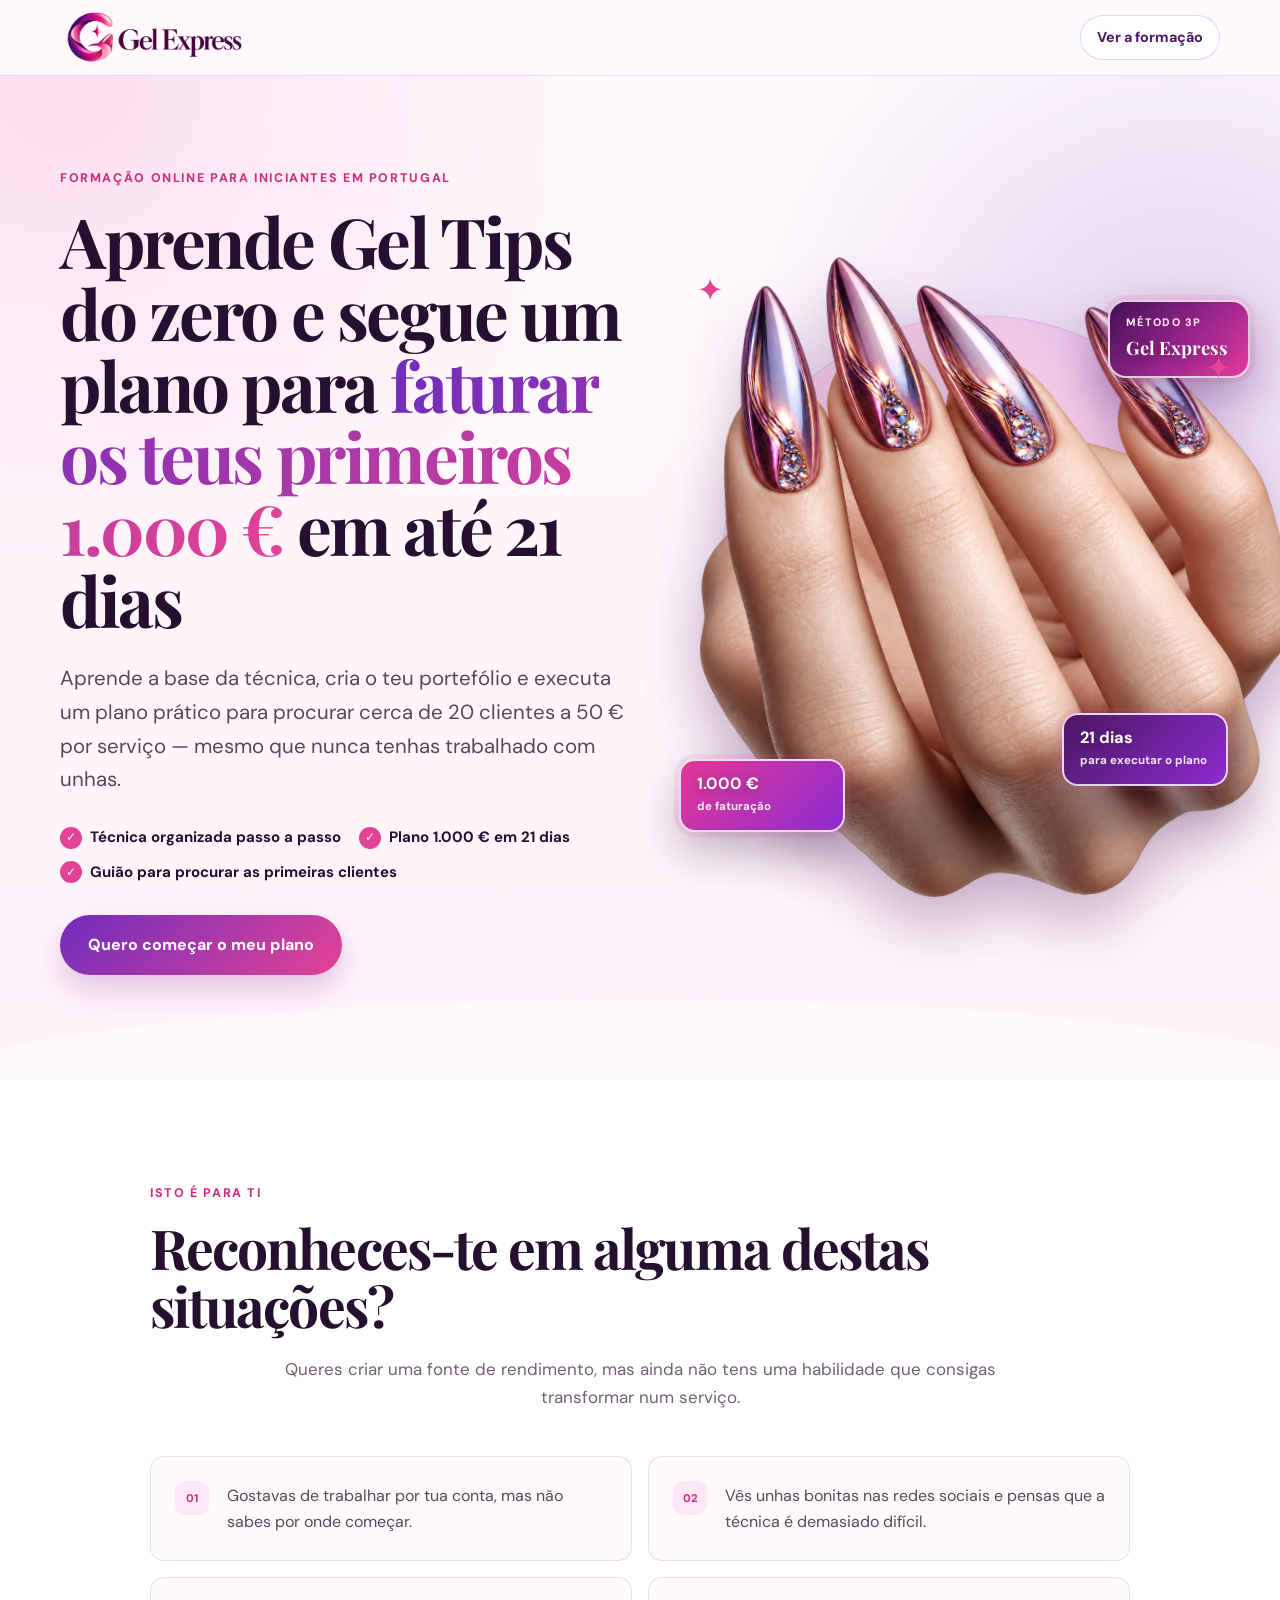
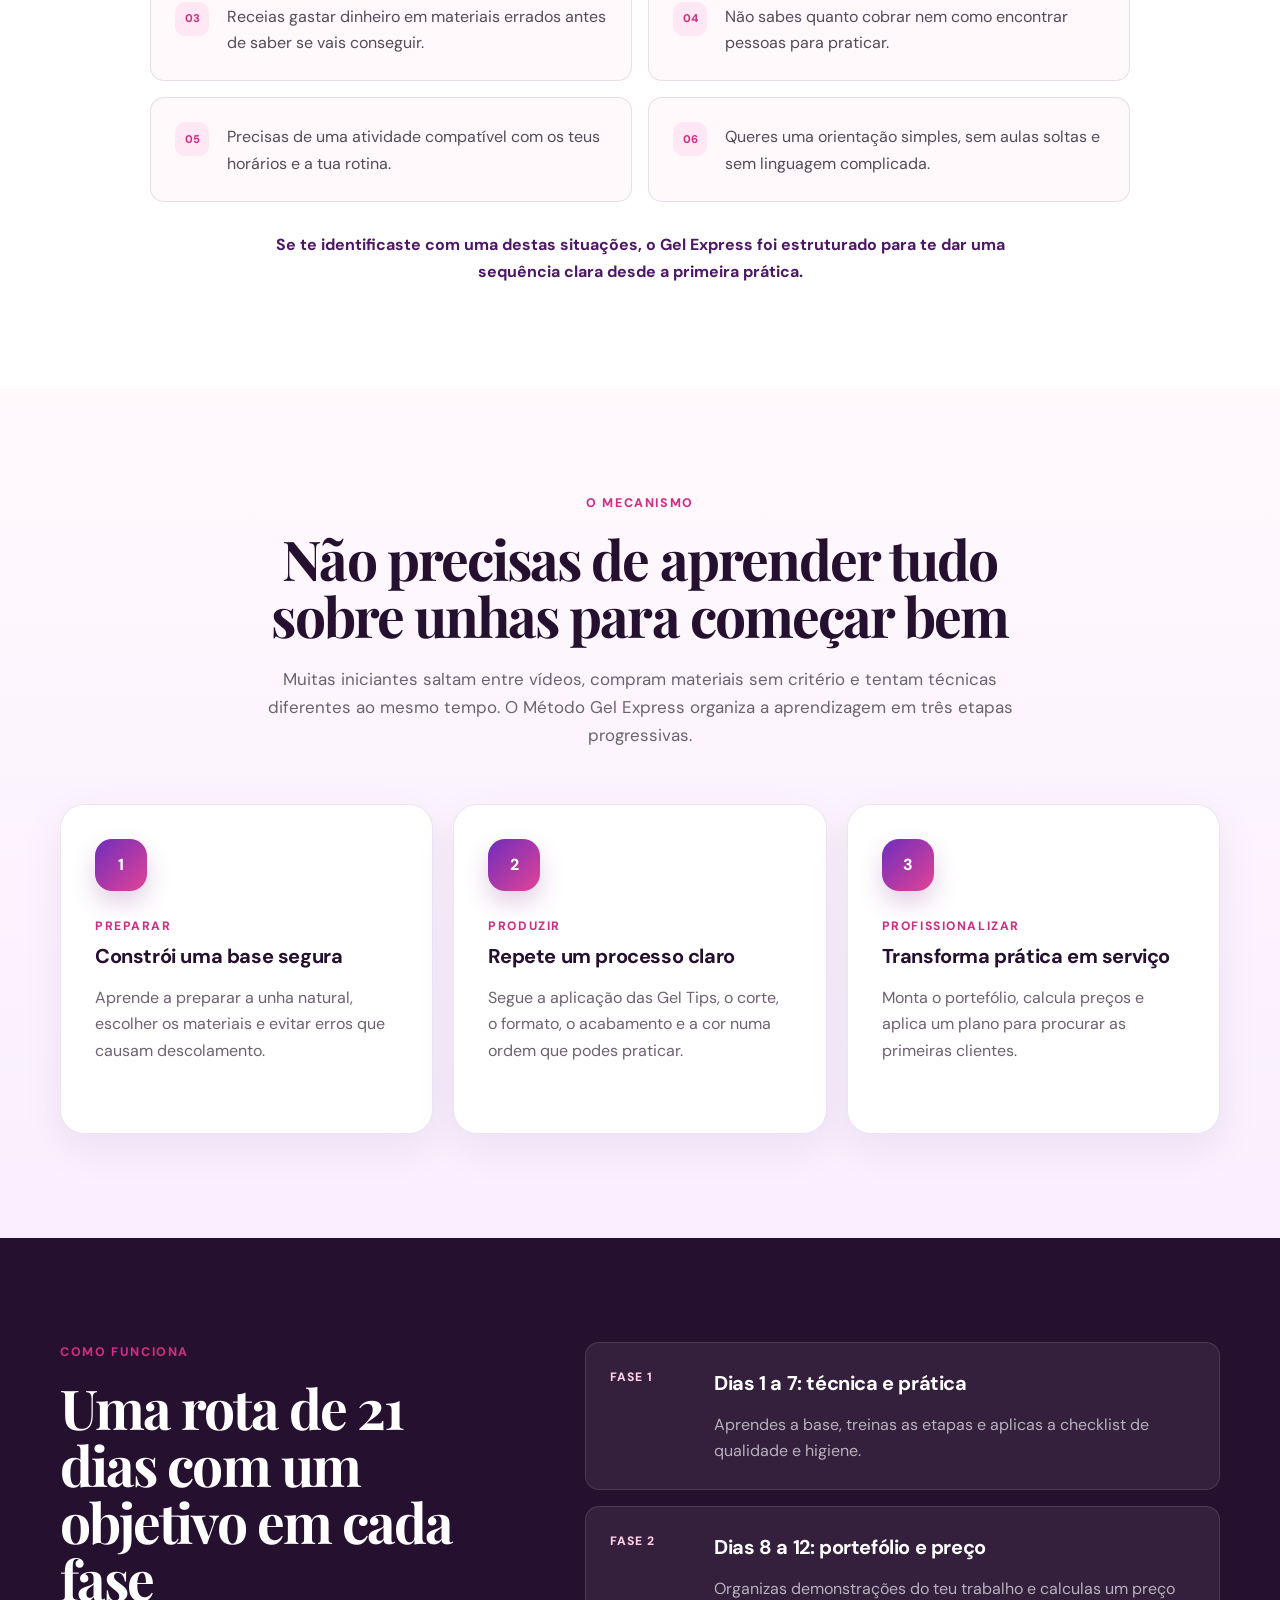
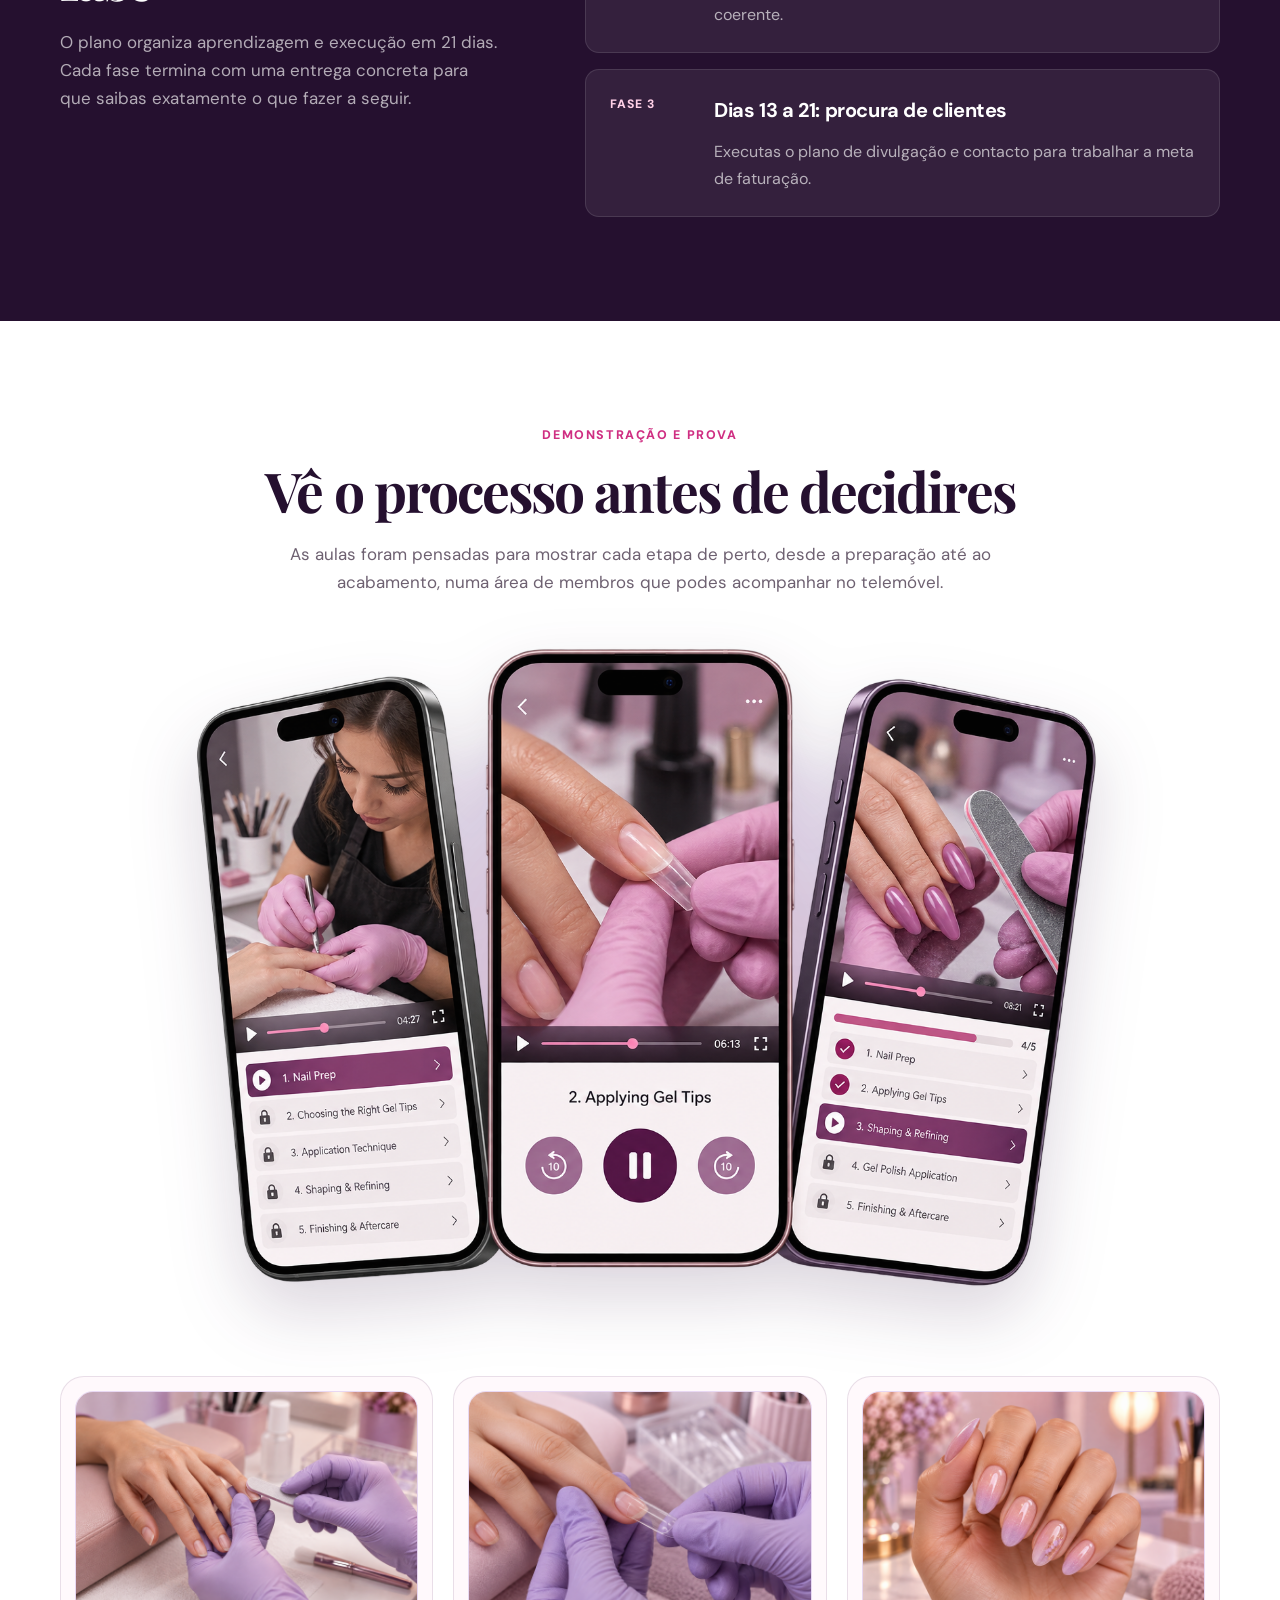
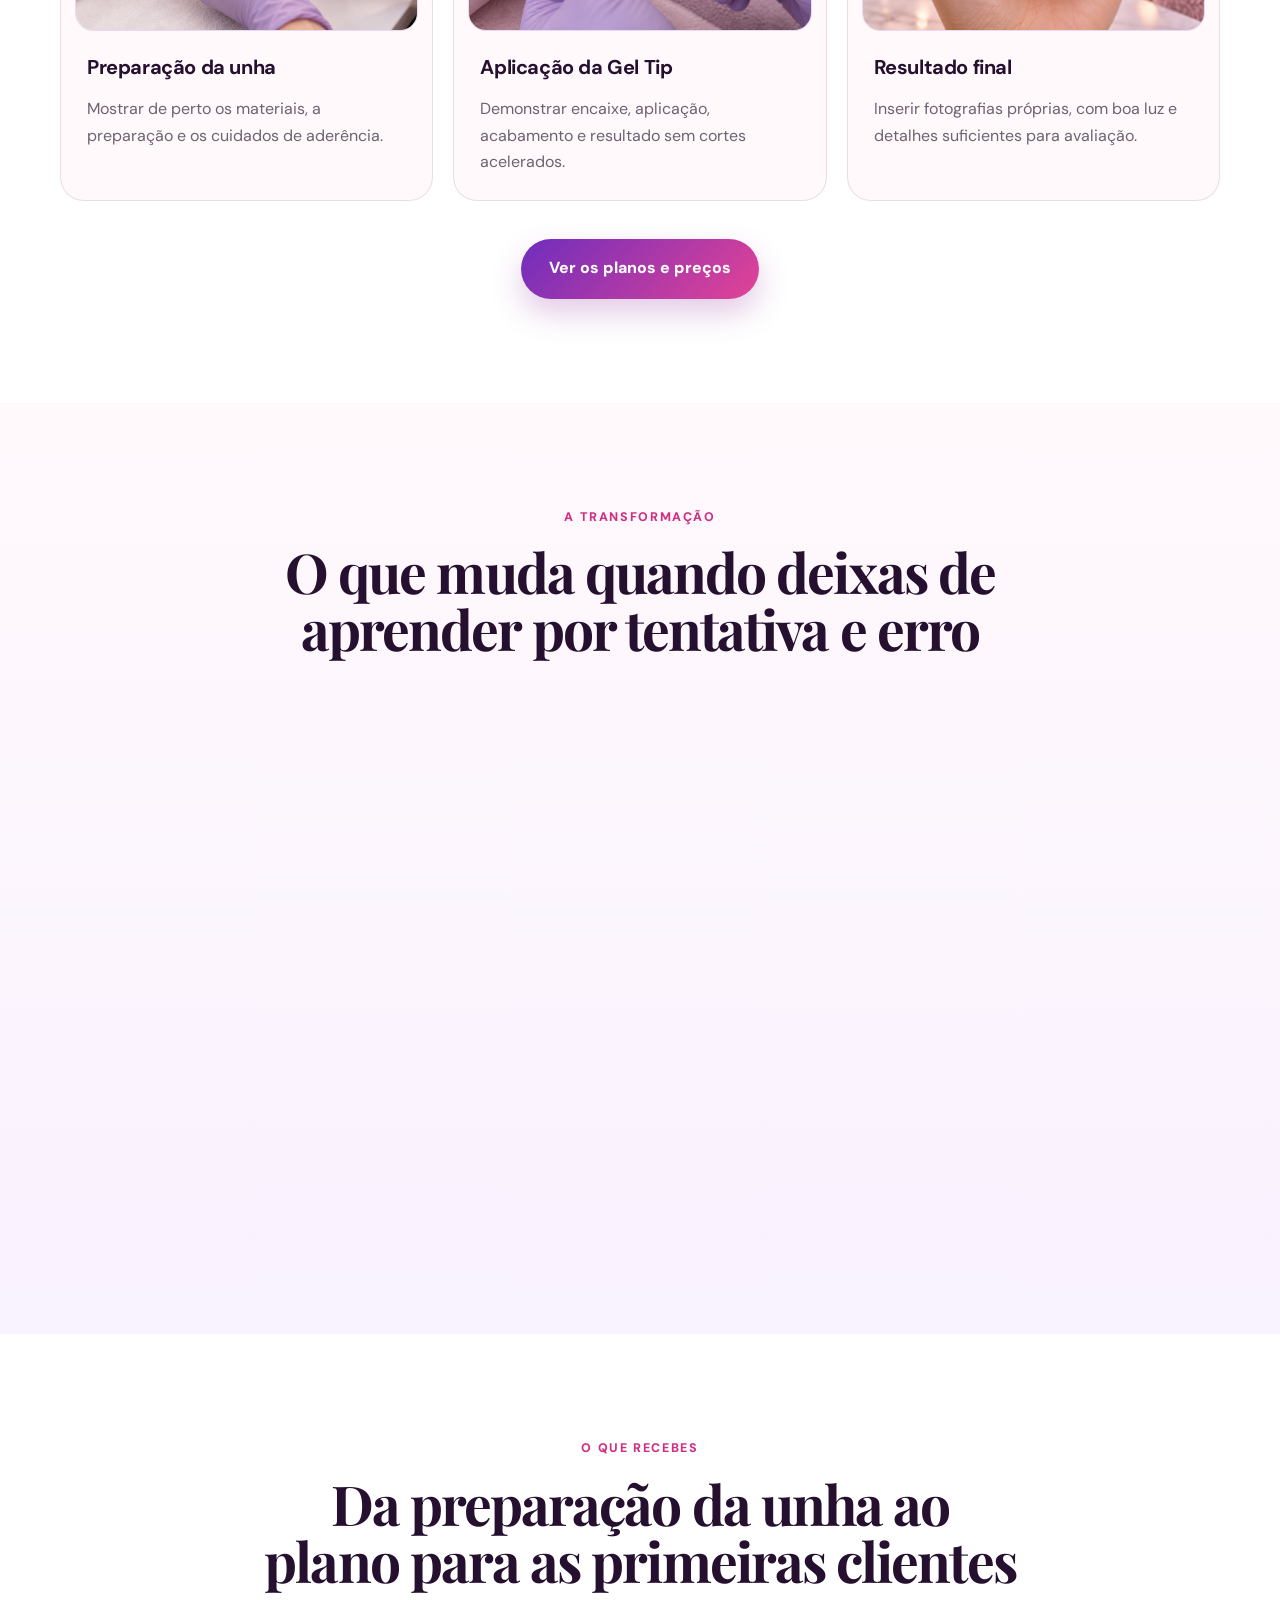
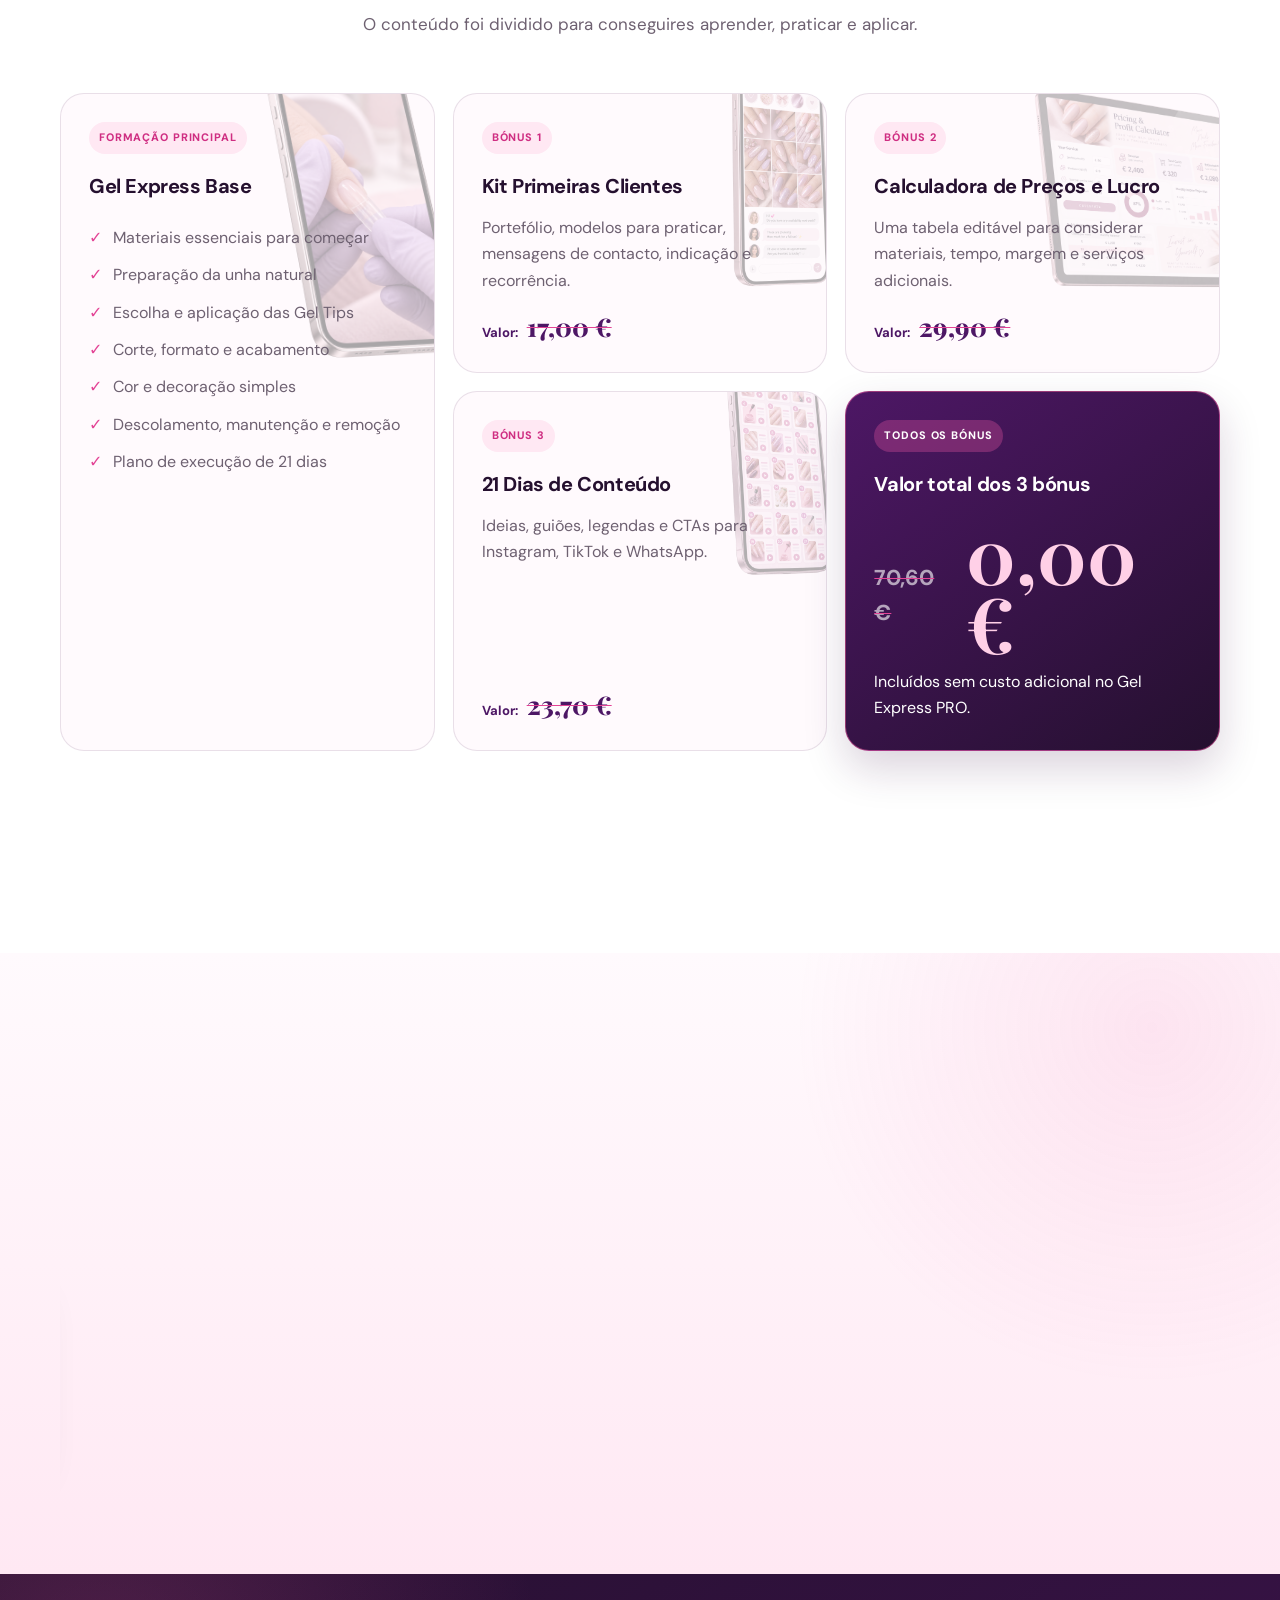
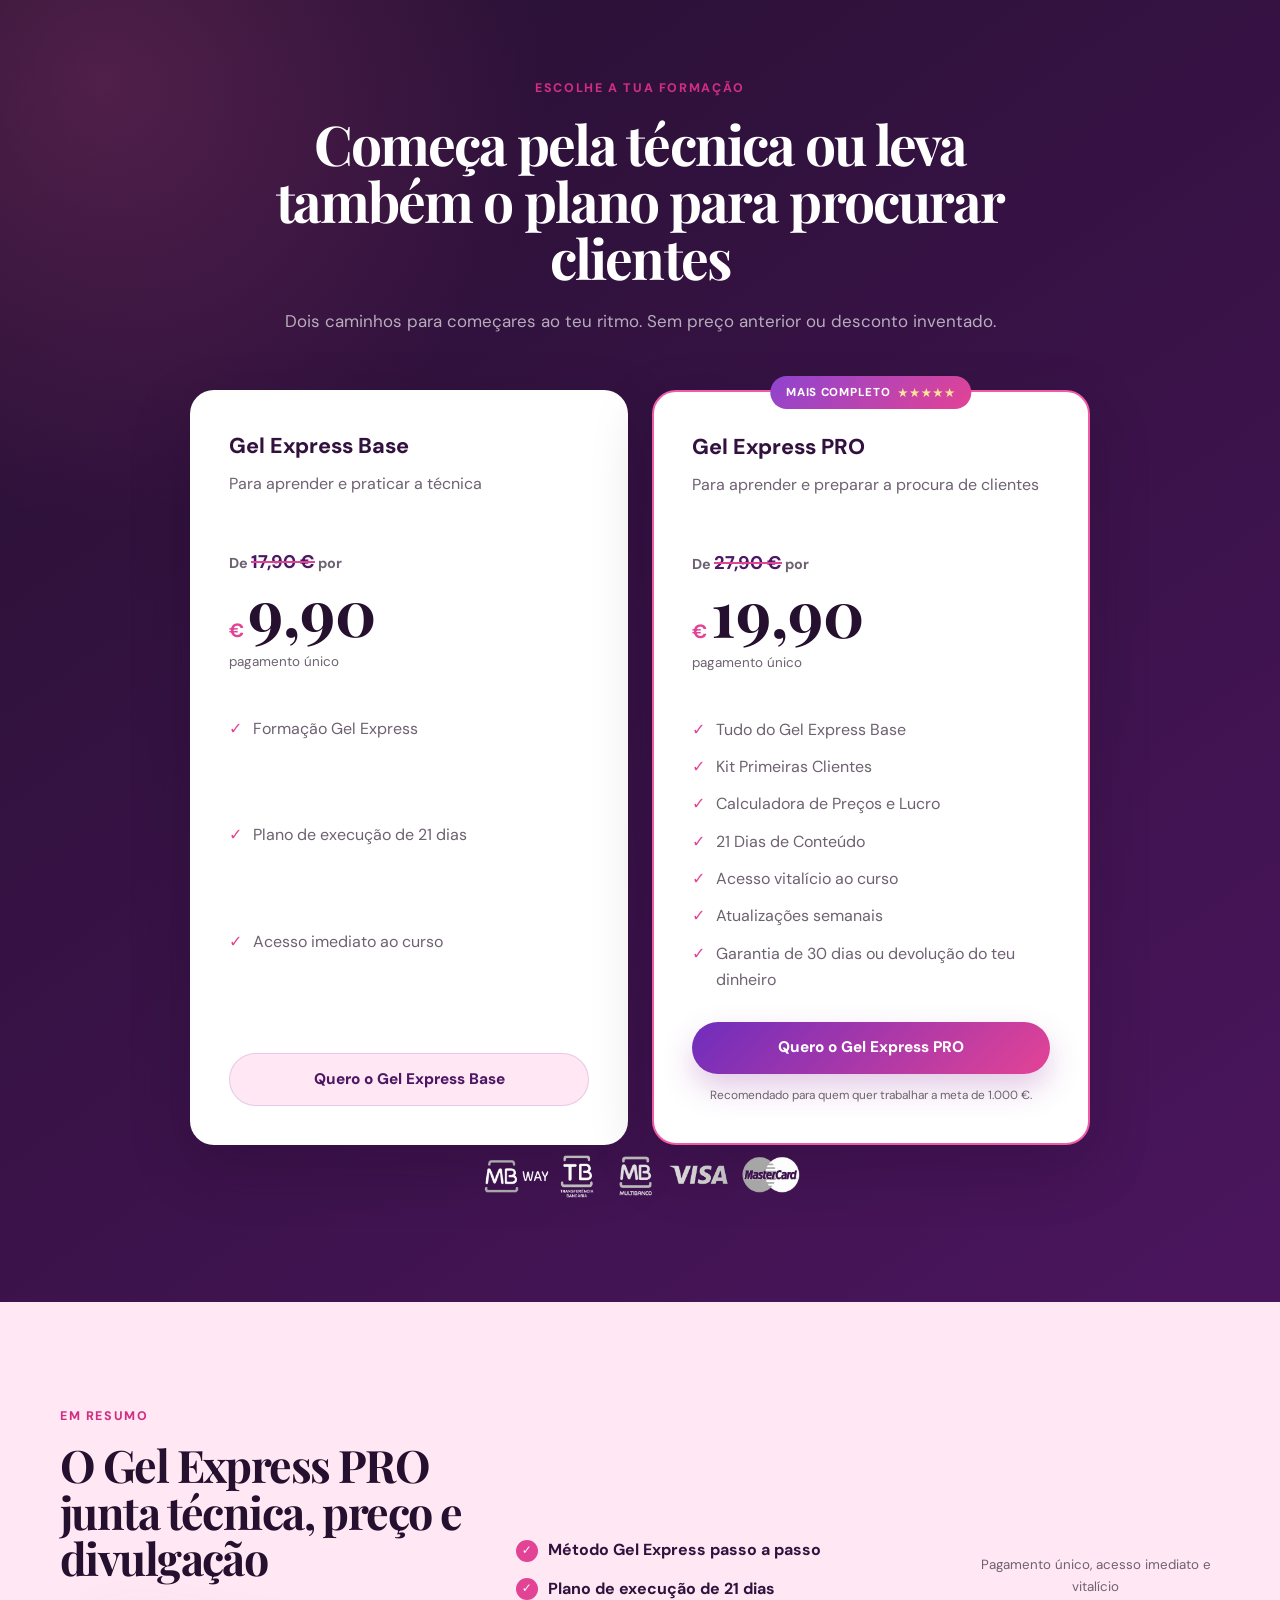
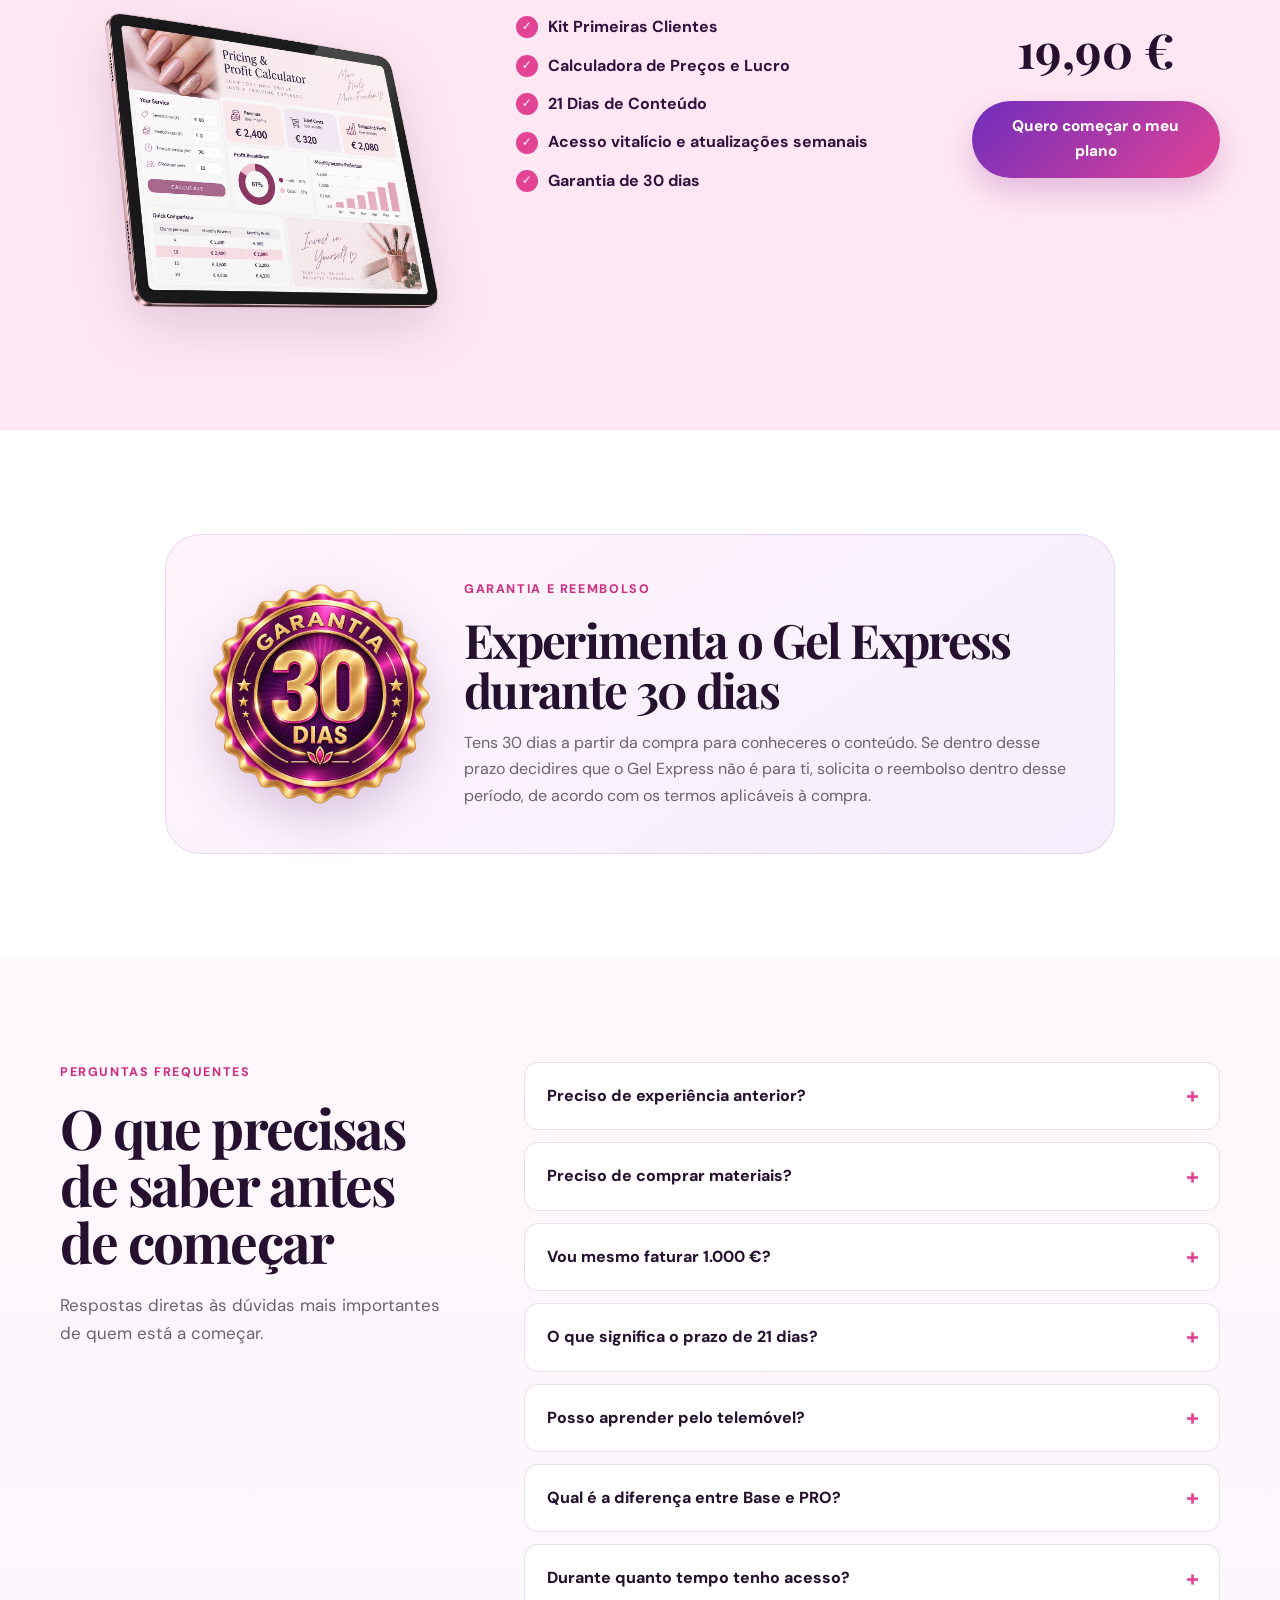
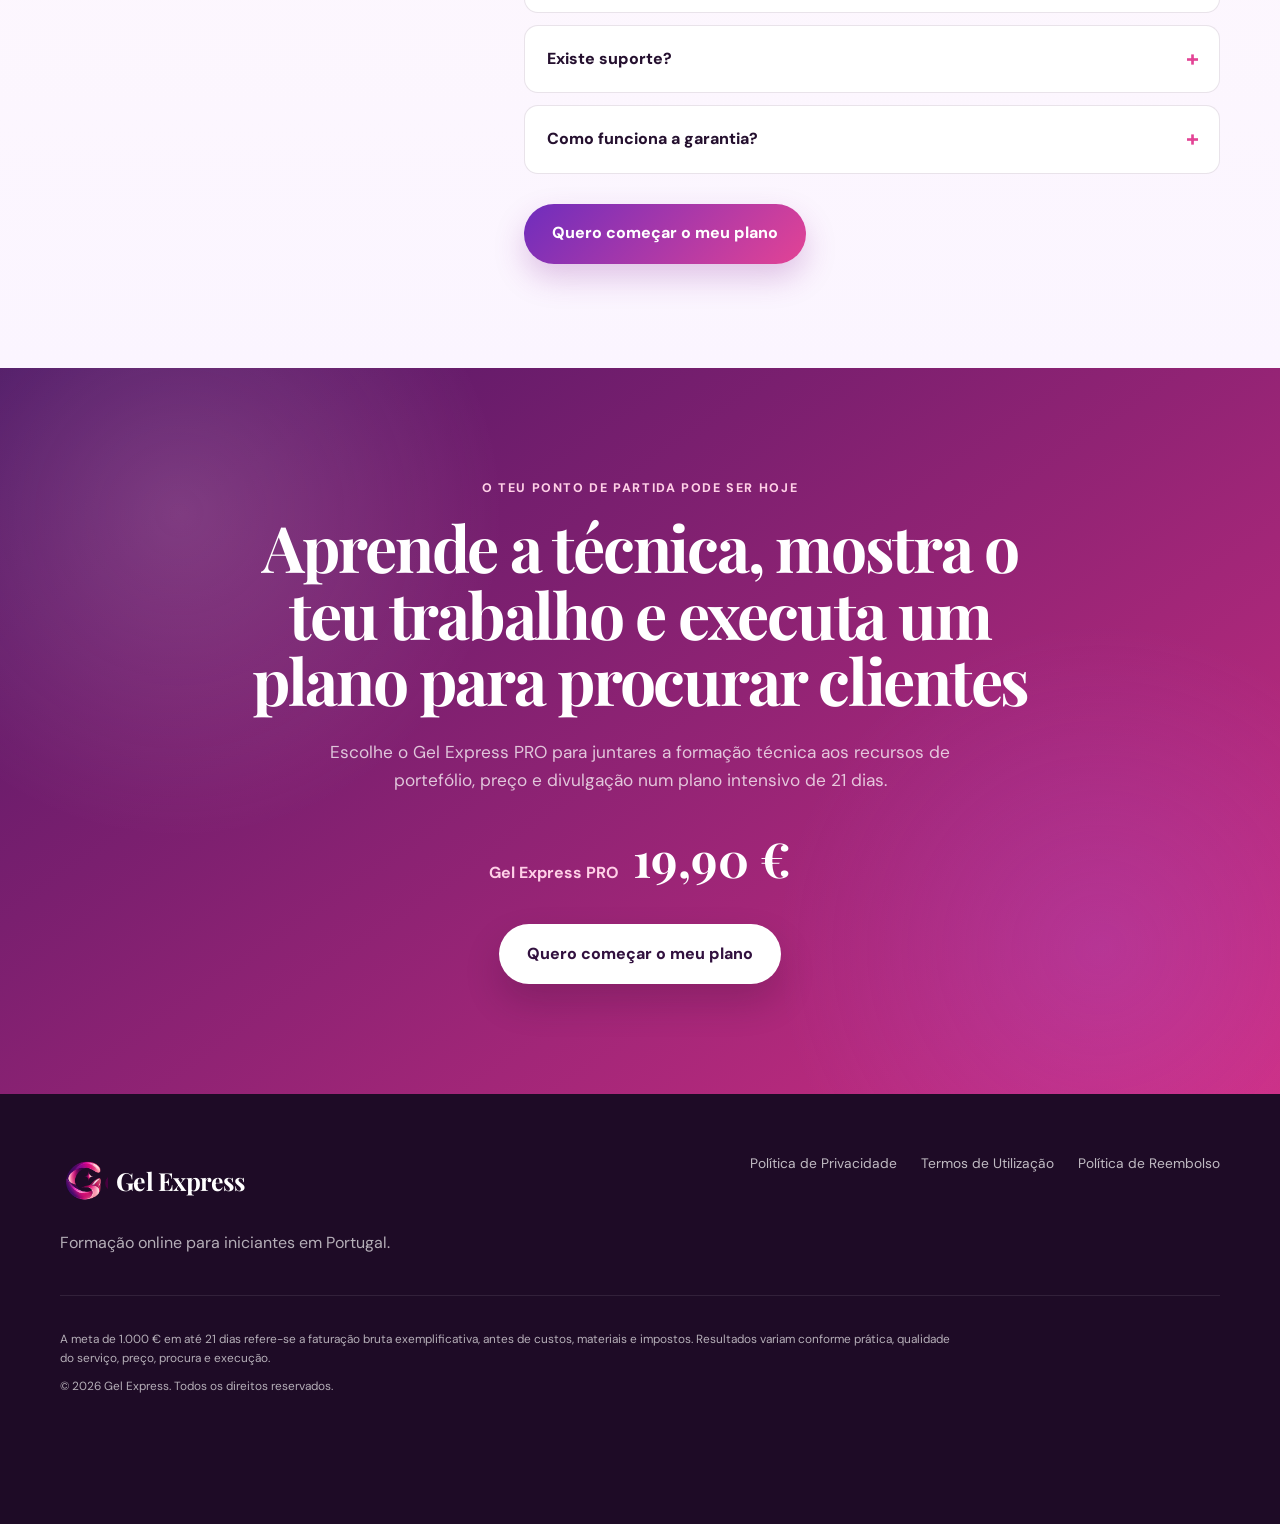
==== commit 31b59be8: "Atualiza ofertas Gel Express off01 e off02" ====
--- a/gelexpress/off01/index.html
+++ b/gelexpress/off01/index.html
@@ -15,7 +15,7 @@
       href="https://fonts.googleapis.com/css2?family=DM+Sans:wght@400;500;600;700&family=Playfair+Display:ital,wght@0,700;1,700&display=swap"
       rel="stylesheet"
     />
-    <link rel="stylesheet" href="styles.css" />
+    <link rel="stylesheet" href="styles.css?v=oferta-especial-1" />
 
     <!-- Meta Pixel Code -->
     <script>
@@ -324,6 +324,10 @@
             </article>
           </div>
 
+          <div class="center-cta reveal">
+            <a class="btn btn-primary btn-large" href="#oferta">Ver os planos e preços</a>
+          </div>
+
         </div>
       </section>
 
@@ -389,7 +393,7 @@
                 aria-hidden="true"
               />
               <span class="stack-tag">Formação principal</span>
-              <h3>Gel Express Essencial</h3>
+              <h3>Gel Express Base</h3>
               <ul>
                 <li>Materiais essenciais para começar</li>
                 <li>Preparação da unha natural</li>
@@ -550,7 +554,7 @@
 
           <div class="pricing-grid">
             <article class="price-card reveal">
-              <p class="plan-name">Gel Express Essencial</p>
+              <p class="plan-name">Gel Express Base</p>
               <p class="plan-for">Para aprender e praticar a técnica</p>
               <p class="price-anchor">De <del>17,90 €</del> por</p>
               <div class="price"><span>€</span>9,90</div>
@@ -565,7 +569,7 @@
                 href="https://pay.hotmart.com/H107776419T?off=f6r8ti5i&amp;checkoutMode=10"
                 data-plan="essencial"
               >
-                Quero o Gel Express Essencial
+                Quero o Gel Express Base
               </a>
             </article>
 
@@ -580,7 +584,7 @@
               <div class="price"><span>€</span>19,90</div>
               <p class="price-detail">pagamento único</p>
               <ul>
-                <li>Tudo do Gel Express Essencial</li>
+                <li>Tudo do Gel Express Base</li>
                 <li>Kit Primeiras Clientes</li>
                 <li>Calculadora de Preços e Lucro</li>
                 <li>21 Dias de Conteúdo</li>
@@ -696,8 +700,8 @@
               <p>Sim. Podes acompanhar a formação pelo telemóvel e aceder ao conteúdo imediatamente após a confirmação da compra.</p>
             </details>
             <details>
-              <summary>Qual é a diferença entre Essencial e PRO?</summary>
-              <p>O Essencial concentra-se na técnica. O PRO acrescenta materiais para portefólio, preço, divulgação e procura das primeiras clientes.</p>
+              <summary>Qual é a diferença entre Base e PRO?</summary>
+              <p>O Base concentra-se na técnica. O PRO acrescenta materiais para portefólio, preço, divulgação e procura das primeiras clientes.</p>
             </details>
             <details>
               <summary>Durante quanto tempo tenho acesso?</summary>
@@ -772,19 +776,51 @@
       </div>
     </footer>
 
-    <div class="mobile-cta" aria-label="Ação rápida">
-      <div><small>Gel Express Essencial</small><strong>9,90 €</strong></div>
-      <a
-        class="btn btn-primary checkout-link"
-        href="https://pay.hotmart.com/H107776419T?off=f6r8ti5i&amp;checkoutMode=10"
-        data-plan="essencial"
-      >
-        Quero começar
-      </a>
-    </div>
+    <dialog
+      class="upgrade-modal"
+      id="essential-upgrade-modal"
+      aria-labelledby="essential-upgrade-title"
+      aria-describedby="essential-upgrade-description"
+    >
+      <div class="upgrade-modal-card">
+        <button class="upgrade-modal-close" type="button" aria-label="Fechar oferta especial">×</button>
+        <p class="section-label">Oferta especial para ti</p>
+        <h2 id="essential-upgrade-title">Queres levar o plano completo com 30% de desconto?</h2>
+        <p id="essential-upgrade-description">
+          Antes de continuares com o Base, podes aproveitar esta condição especial e levar o
+          Gel Express PRO com todos os recursos para preço, portefólio e divulgação.
+        </p>
+        <ul class="upgrade-benefits">
+          <li>Kit Primeiras Clientes</li>
+          <li>Calculadora de Preços e Lucro</li>
+          <li>21 Dias de Conteúdo</li>
+        </ul>
+        <div class="upgrade-modal-actions">
+          <a
+            class="btn btn-primary checkout-link"
+            href="https://pay.hotmart.com/H107776419T?off=asmp9nue&amp;checkoutMode=10"
+            data-plan="pro-discount"
+          >
+            Aproveitar o plano PRO com 30% de desconto
+          </a>
+          <a
+            class="btn btn-secondary checkout-link"
+            href="https://pay.hotmart.com/H107776419T?off=f6r8ti5i&amp;checkoutMode=10"
+            data-plan="essencial-direto"
+          >
+            Continuar com o Base por 9,90 €
+          </a>
+        </div>
+      </div>
+    </dialog>
+
+    <a class="mobile-cta" href="#oferta" aria-label="Ver as duas ofertas do Gel Express">
+      <div><small>Gel Express Base</small><strong>9,90 €</strong></div>
+      <span class="btn btn-primary">Quero começar</span>
+    </a>
 
     <div class="toast" role="status" aria-live="polite" aria-hidden="true"></div>
 
-    <script src="script.js"></script>
+    <script src="script.js?v=oferta-especial-1"></script>
   </body>
 </html>
--- a/gelexpress/off01/styles.css
+++ b/gelexpress/off01/styles.css
@@ -1604,6 +1604,9 @@
   border-radius: 20px;
   box-shadow: 0 18px 50px rgba(40, 10, 48, 0.25);
   backdrop-filter: blur(16px);
+  color: inherit;
+  text-decoration: none;
+  cursor: pointer;
 }
 
 .mobile-cta div {
@@ -1618,6 +1621,99 @@
 
 .mobile-cta strong {
   color: var(--purple-950);
+}
+
+body.modal-open {
+  overflow: hidden;
+}
+
+.upgrade-modal {
+  width: min(92vw, 600px);
+  max-height: min(90vh, 760px);
+  padding: 0;
+  overflow: visible;
+  color: var(--ink);
+  background: transparent;
+  border: 0;
+}
+
+.upgrade-modal::backdrop {
+  background: rgba(27, 5, 35, 0.72);
+  backdrop-filter: blur(6px);
+}
+
+.upgrade-modal-card {
+  position: relative;
+  padding: 42px;
+  overflow: auto;
+  background:
+    radial-gradient(circle at 92% 4%, rgba(236, 63, 142, 0.17), transparent 30%),
+    linear-gradient(145deg, #ffffff, #fff4fb);
+  border: 1px solid rgba(236, 63, 142, 0.22);
+  border-radius: 28px;
+  box-shadow: 0 30px 90px rgba(27, 5, 35, 0.36);
+}
+
+.upgrade-modal-close {
+  position: absolute;
+  top: 14px;
+  right: 16px;
+  display: grid;
+  width: 38px;
+  height: 38px;
+  padding: 0;
+  color: var(--purple-950);
+  font: inherit;
+  font-size: 1.6rem;
+  line-height: 1;
+  cursor: pointer;
+  background: rgba(111, 45, 189, 0.08);
+  border: 0;
+  border-radius: 50%;
+  place-items: center;
+}
+
+.upgrade-modal h2 {
+  max-width: 520px;
+  margin: 8px 0 16px;
+  font-family: var(--font-display);
+  font-size: clamp(2rem, 6vw, 3rem);
+  line-height: 0.98;
+}
+
+.upgrade-modal p:not(.section-label) {
+  color: var(--muted);
+}
+
+.upgrade-benefits {
+  display: grid;
+  margin: 24px 0;
+  padding: 0;
+  list-style: none;
+  gap: 10px;
+}
+
+.upgrade-benefits li {
+  position: relative;
+  padding-left: 28px;
+  font-weight: 700;
+}
+
+.upgrade-benefits li::before {
+  position: absolute;
+  left: 0;
+  color: var(--pink-600);
+  content: "✓";
+}
+
+.upgrade-modal-actions {
+  display: grid;
+  gap: 12px;
+}
+
+.upgrade-modal-actions .btn {
+  width: 100%;
+  text-align: center;
 }
 
 .toast {
@@ -1773,4 +1869,6 @@
   .course-stats span { font-size: 0.62rem; }
   .mobile-cta div { display: none; }
   .mobile-cta .btn { width: 100%; }
-}
+  .upgrade-modal-card { padding: 36px 22px 24px; border-radius: 22px; }
+  .upgrade-modal-actions .btn { padding: 14px 16px; font-size: 0.86rem; }
+}
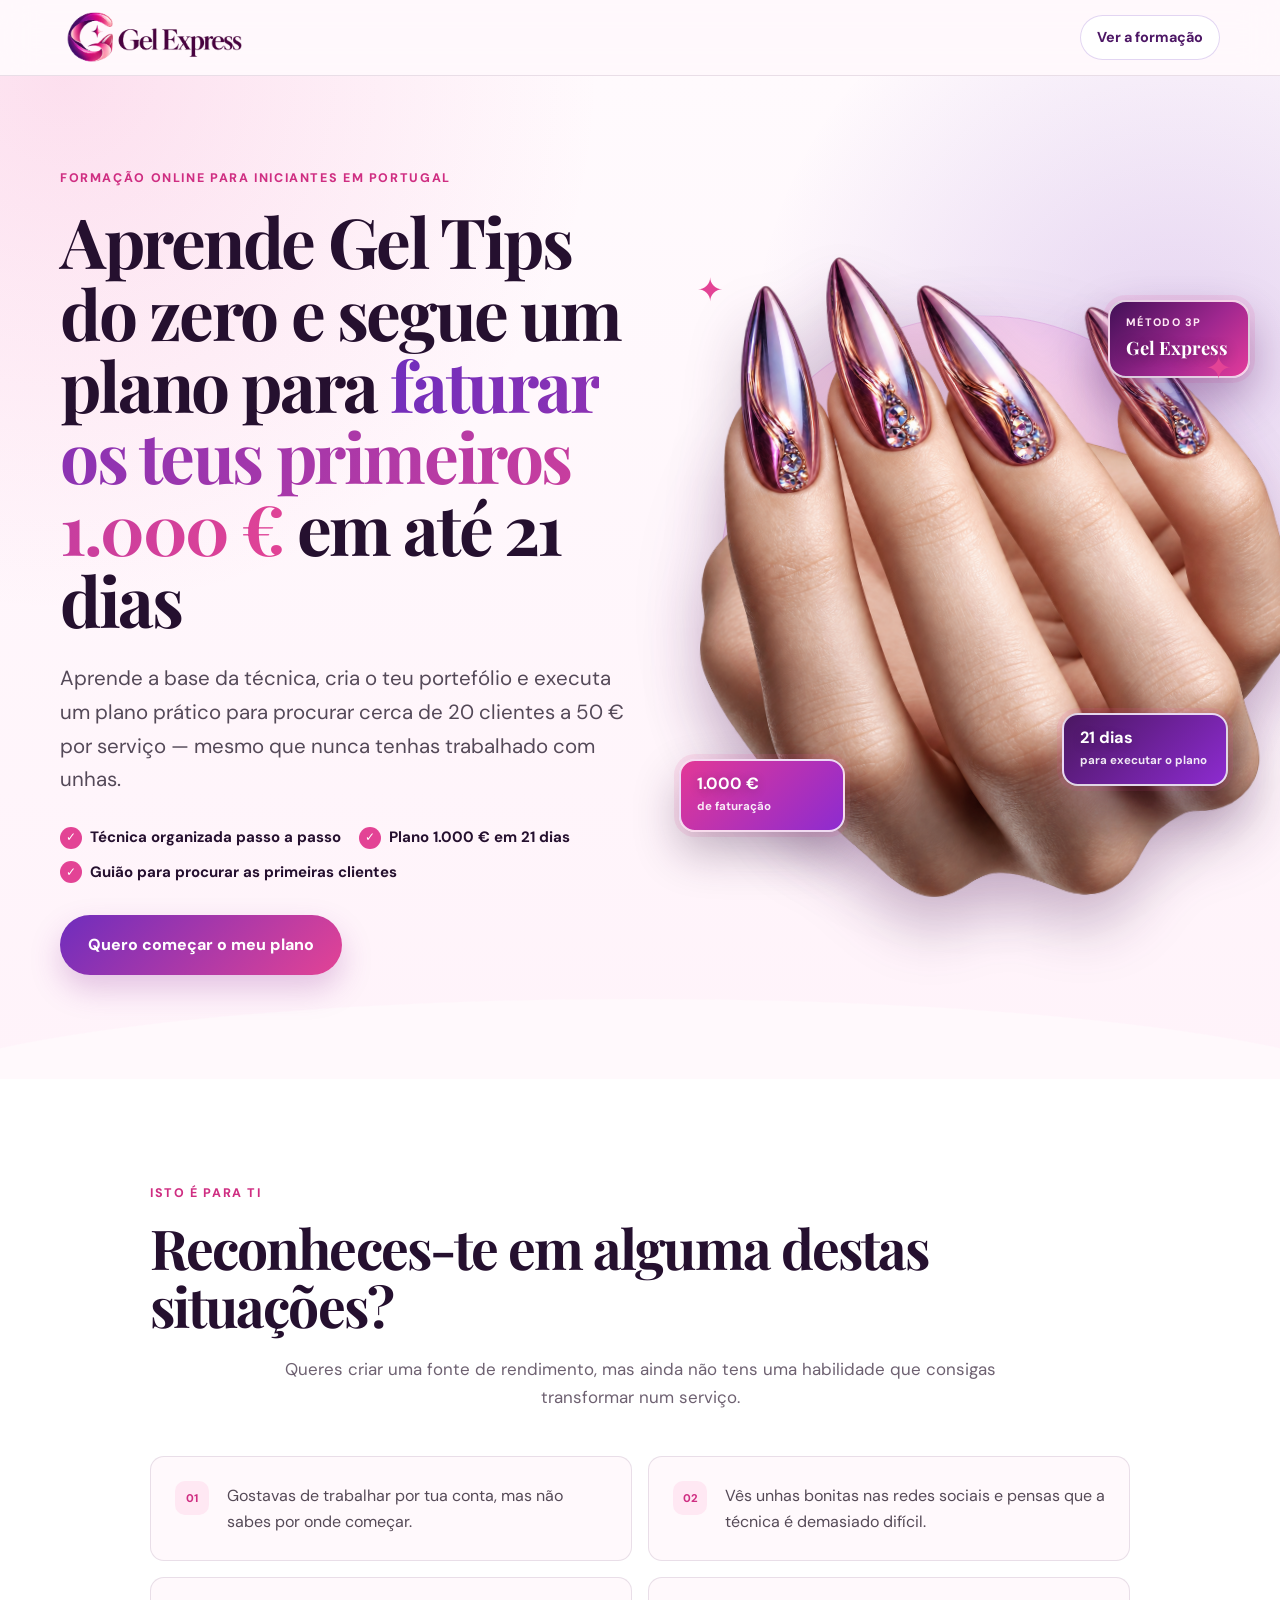
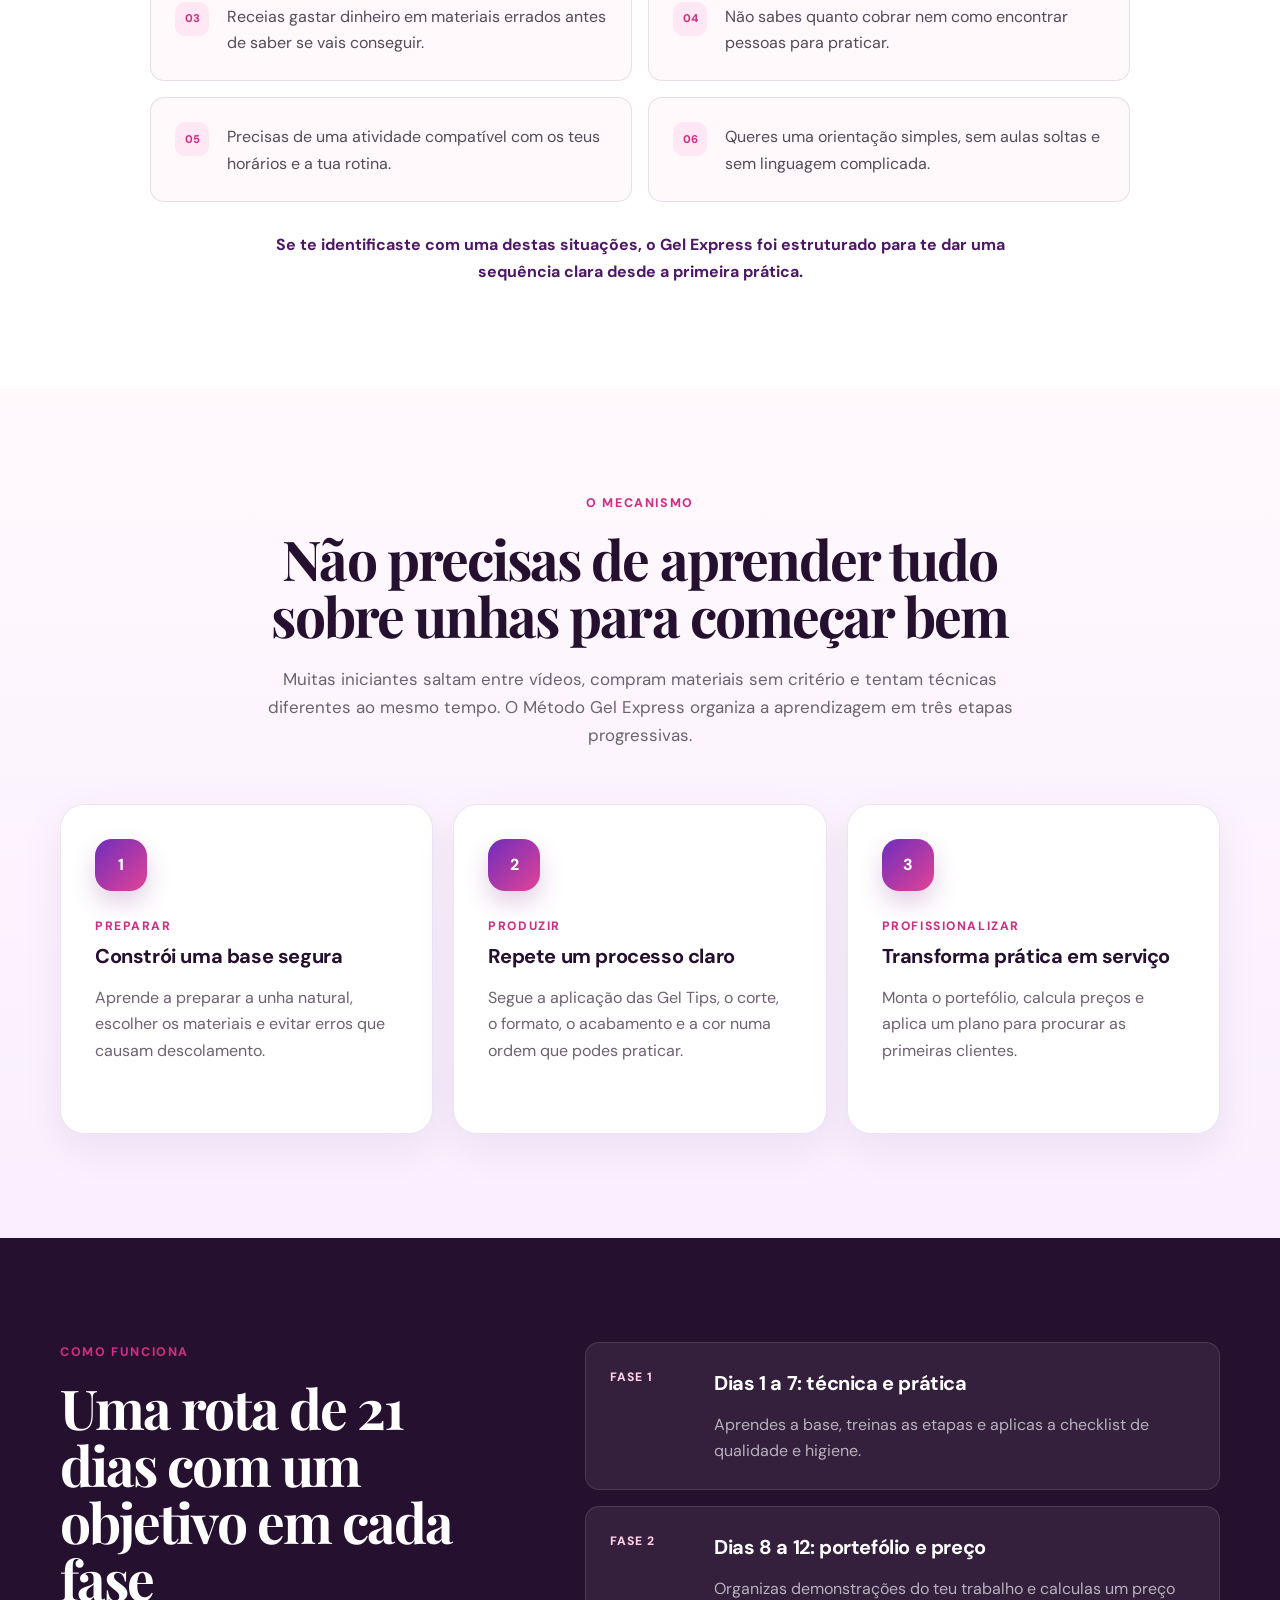
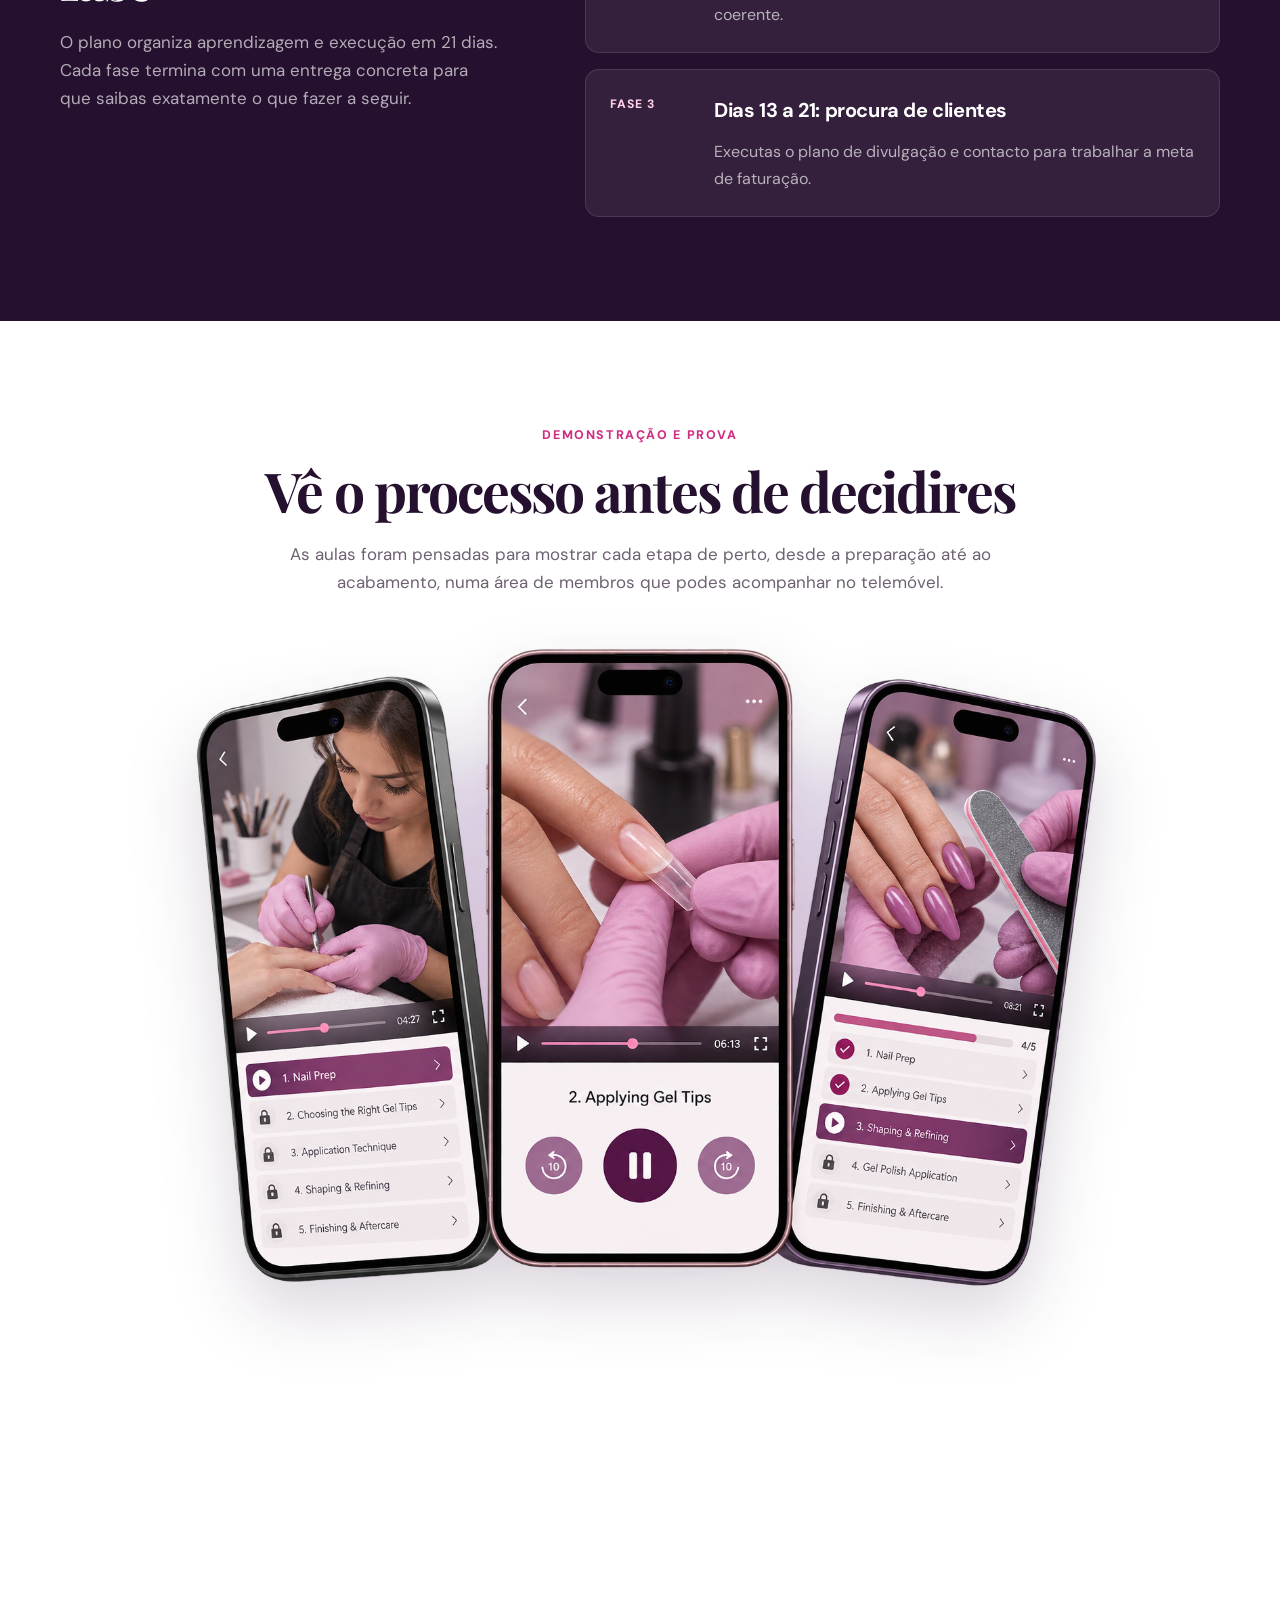
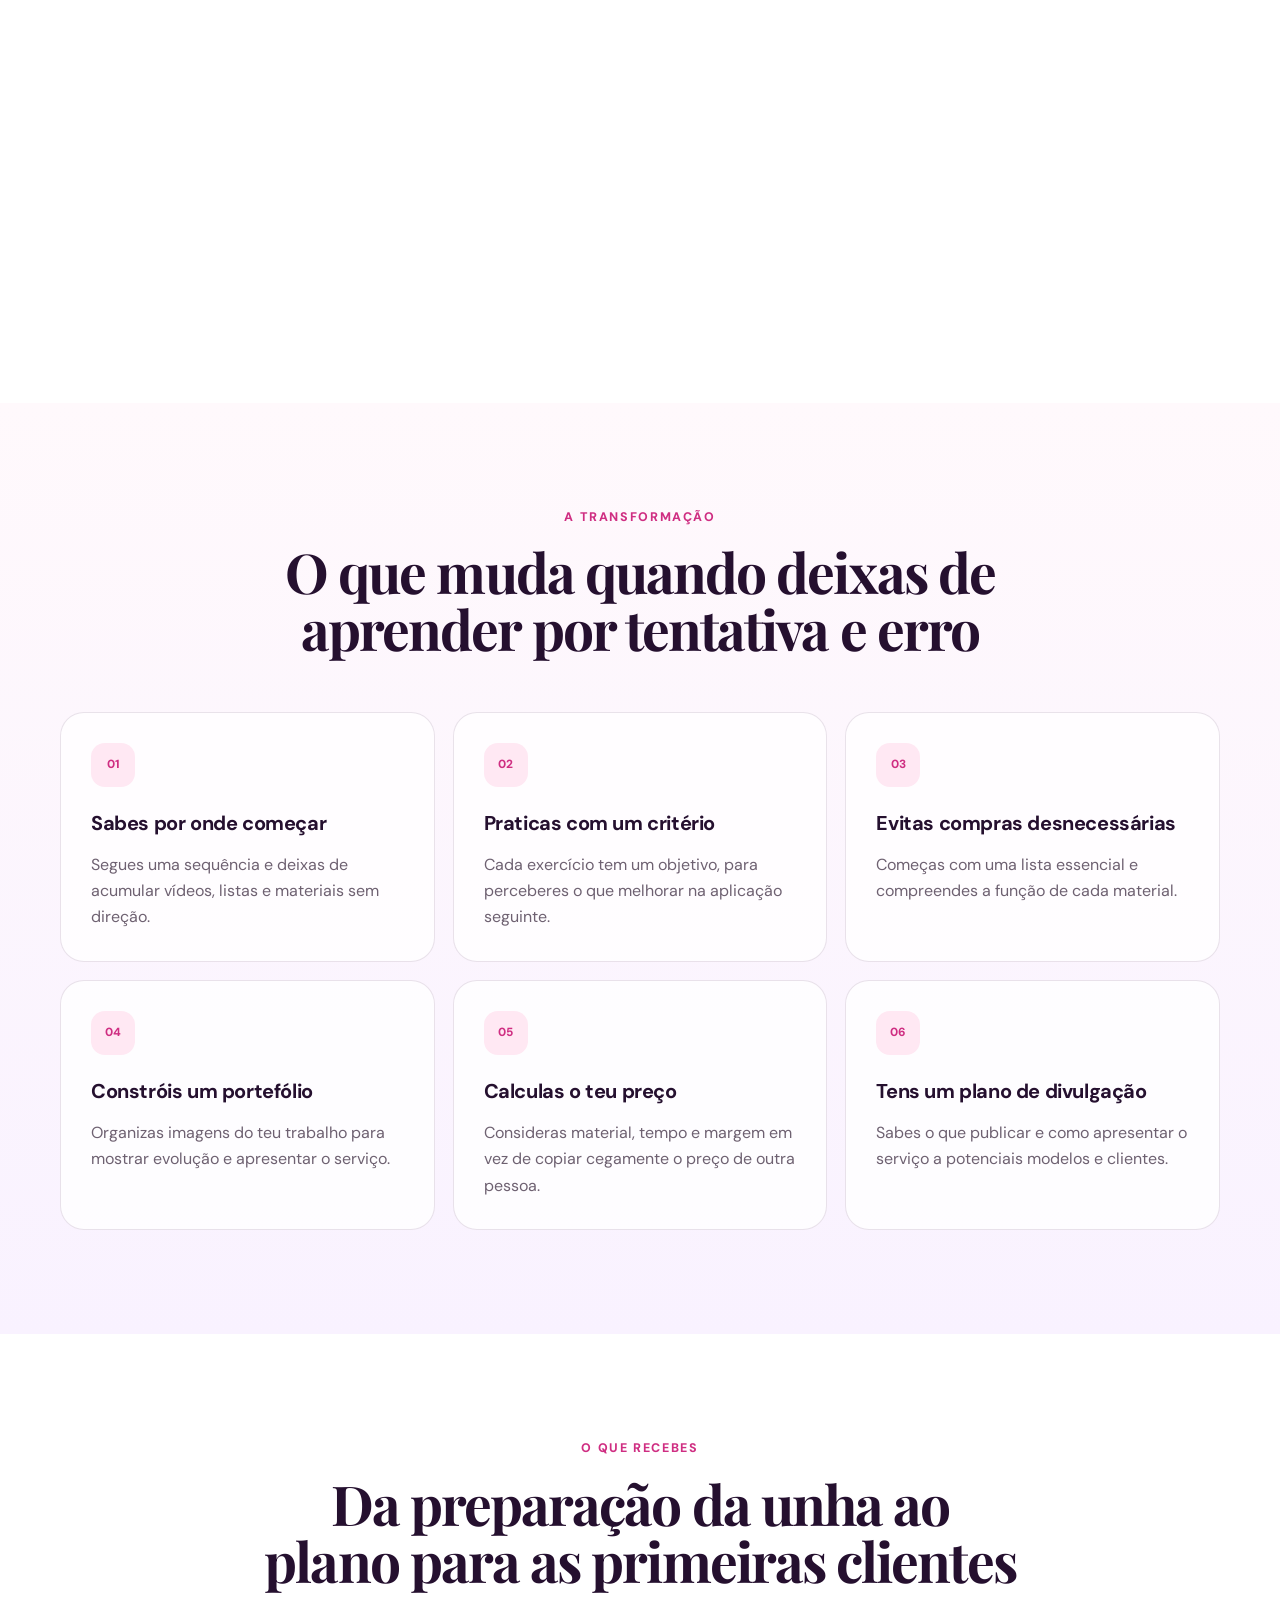
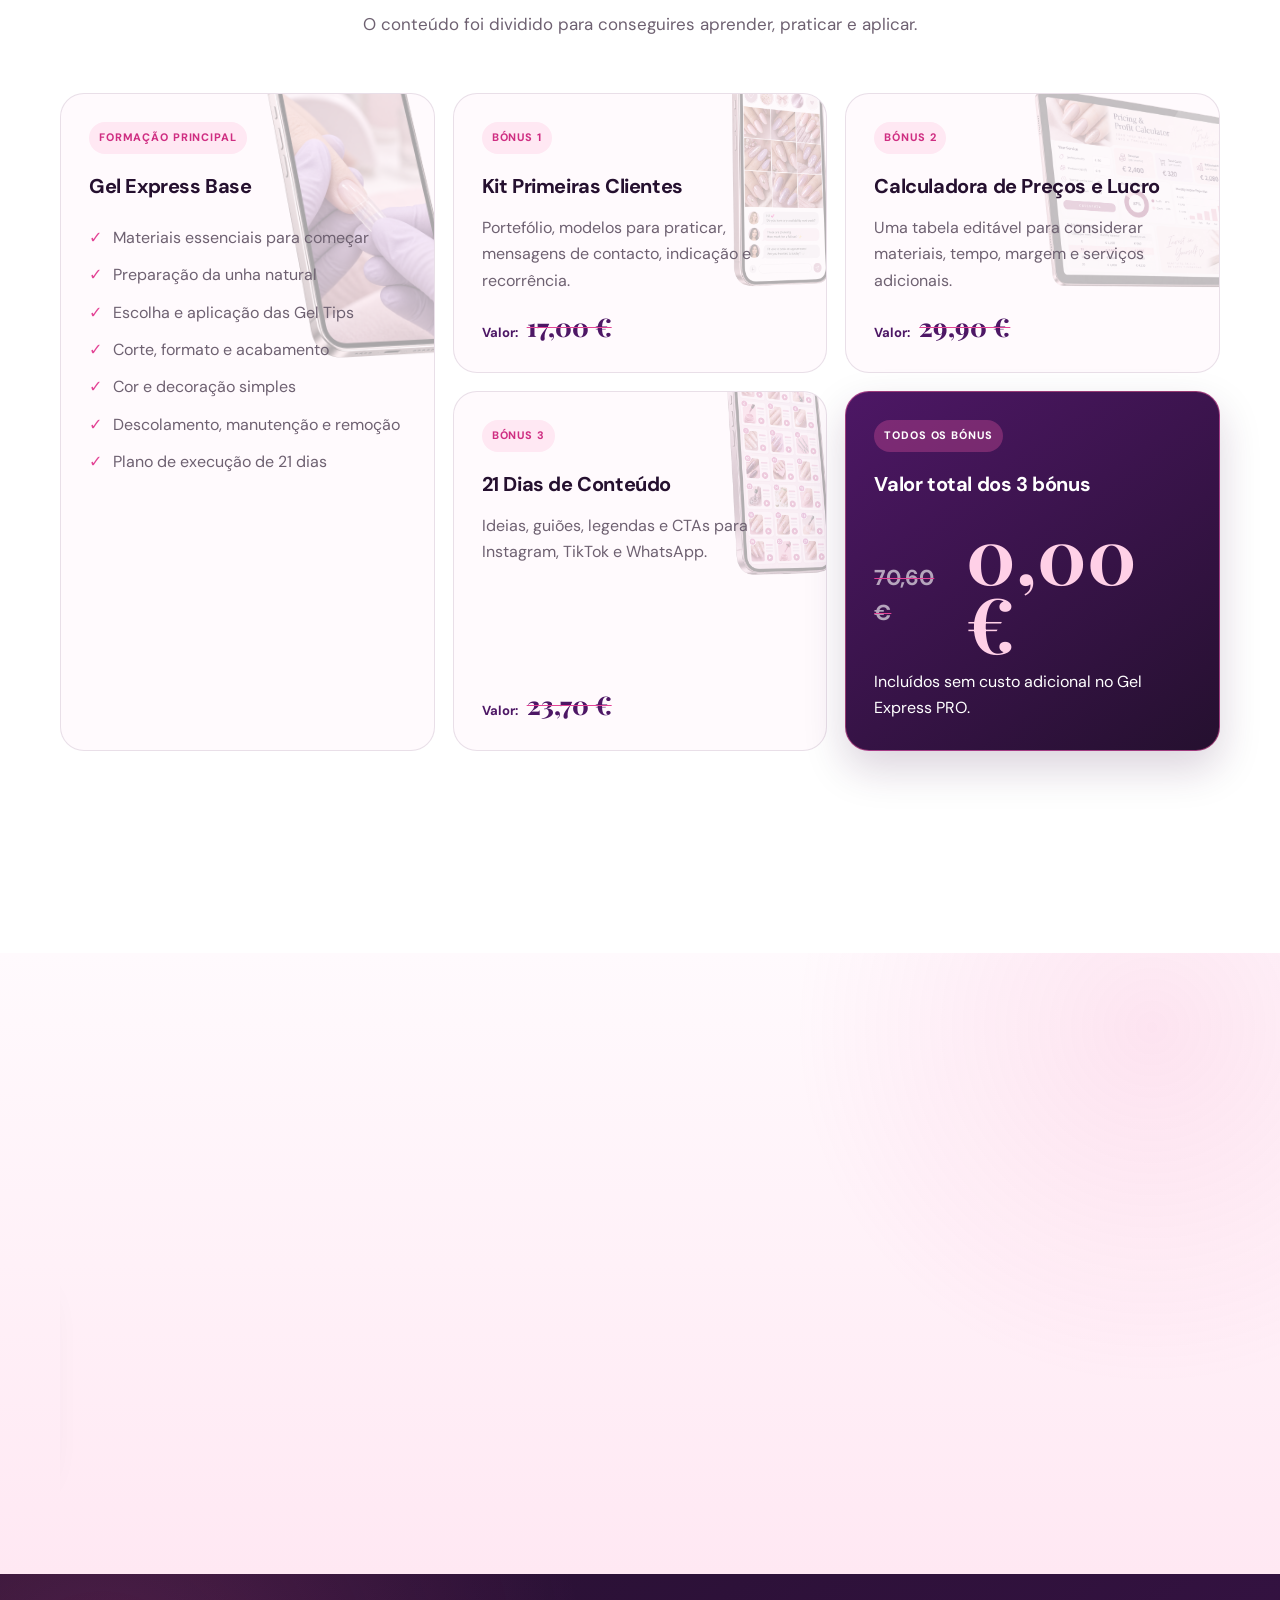
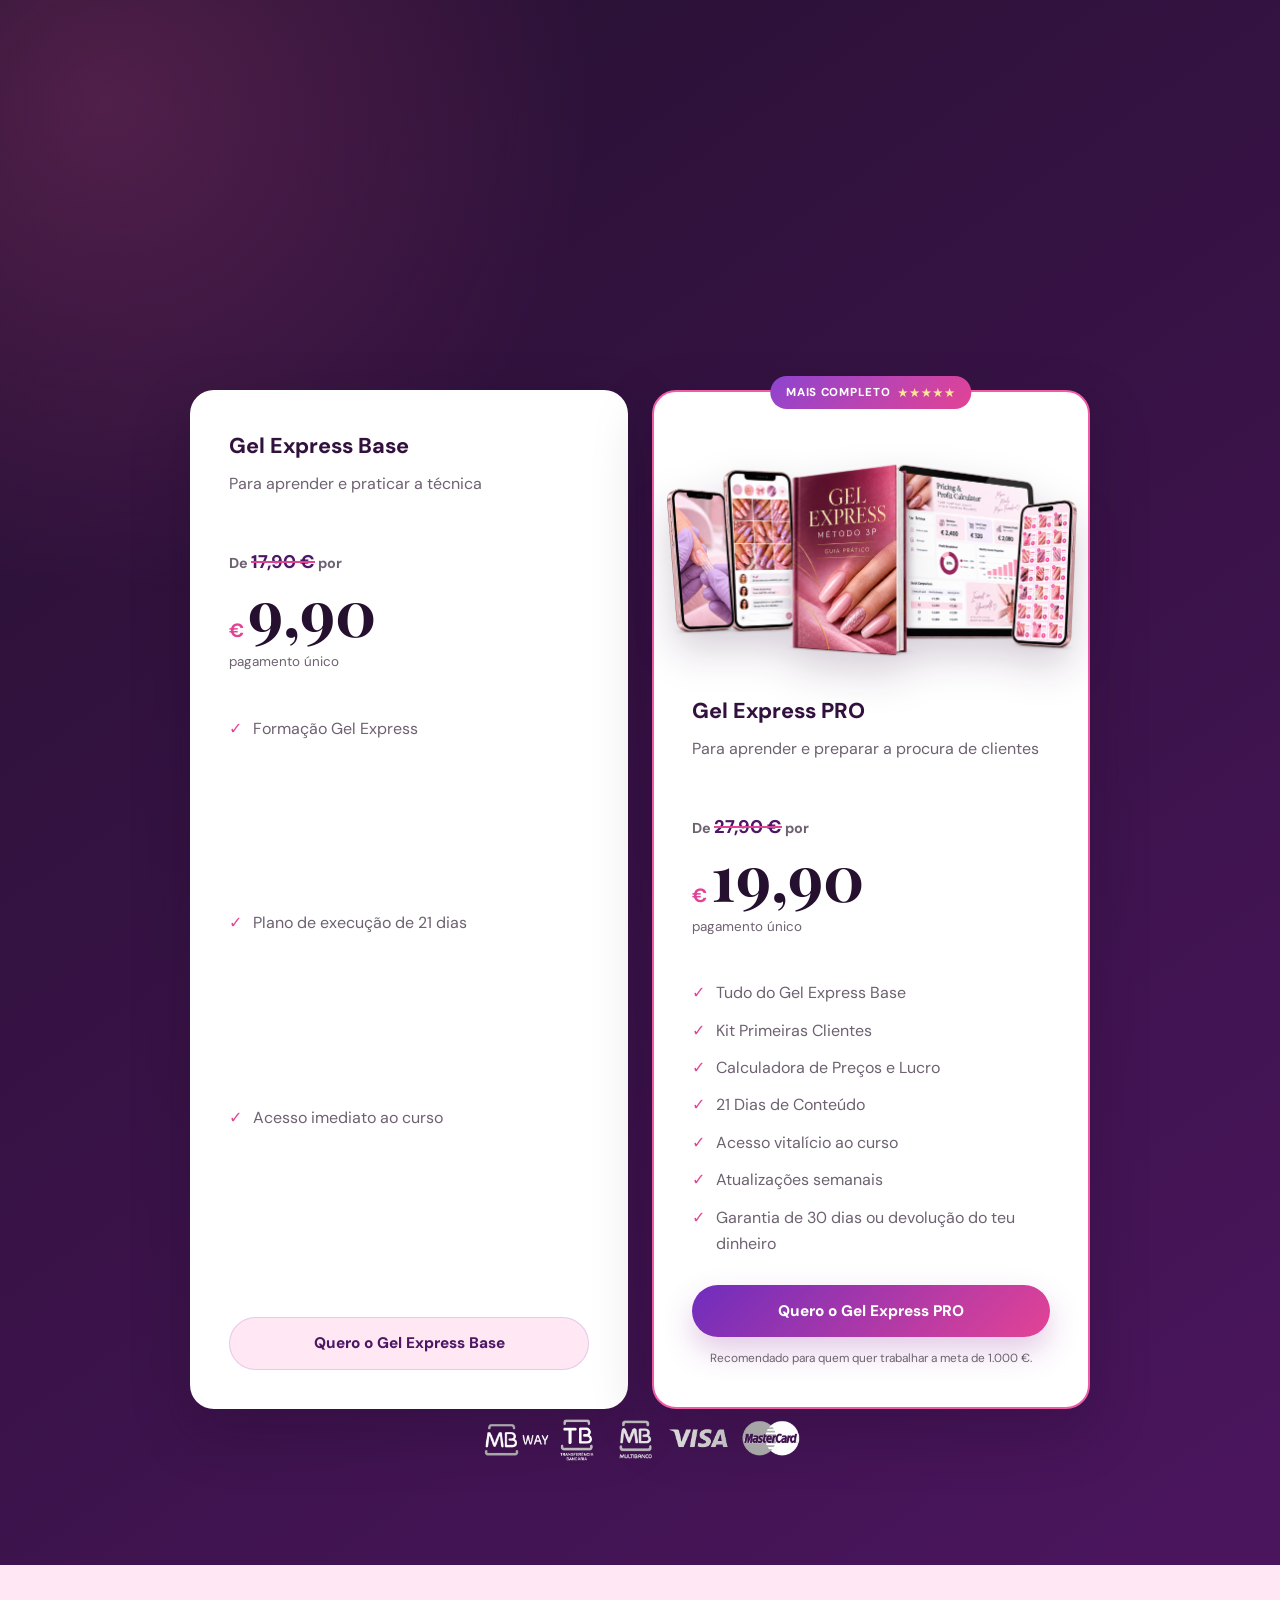
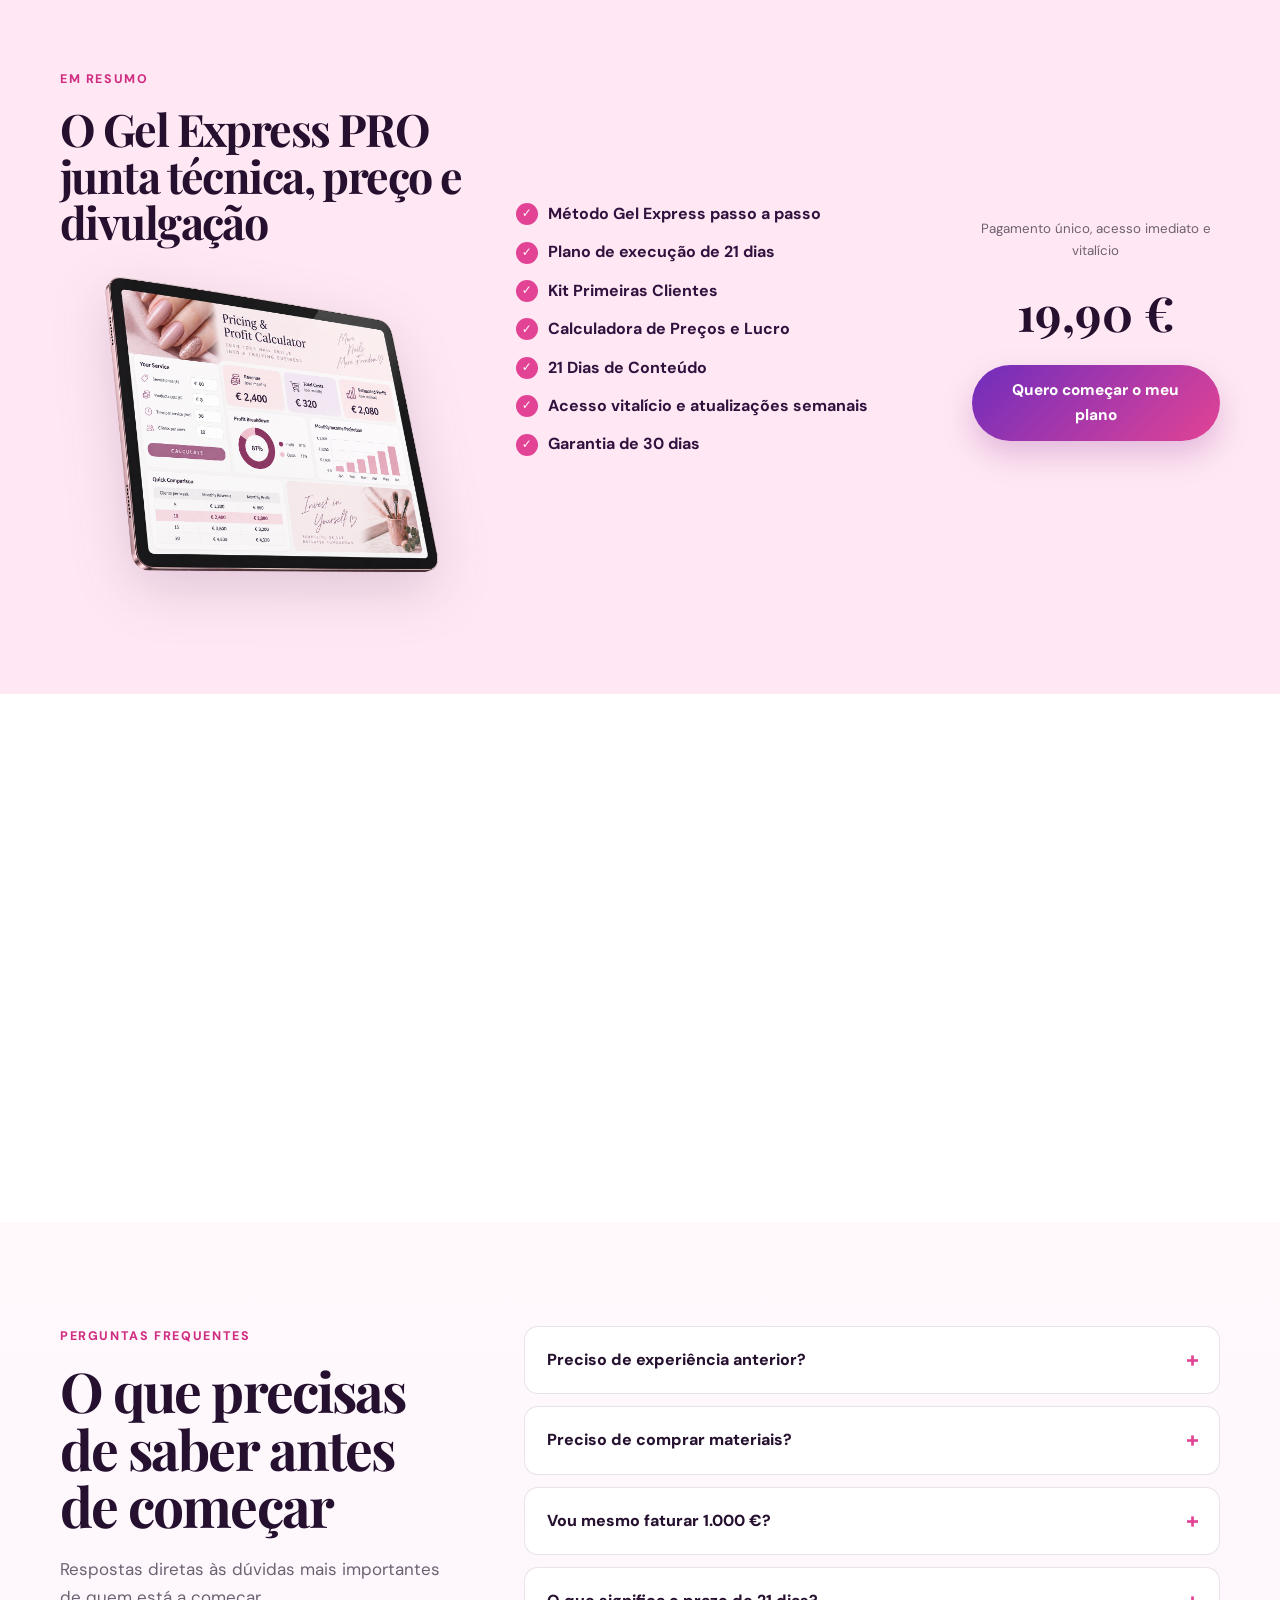
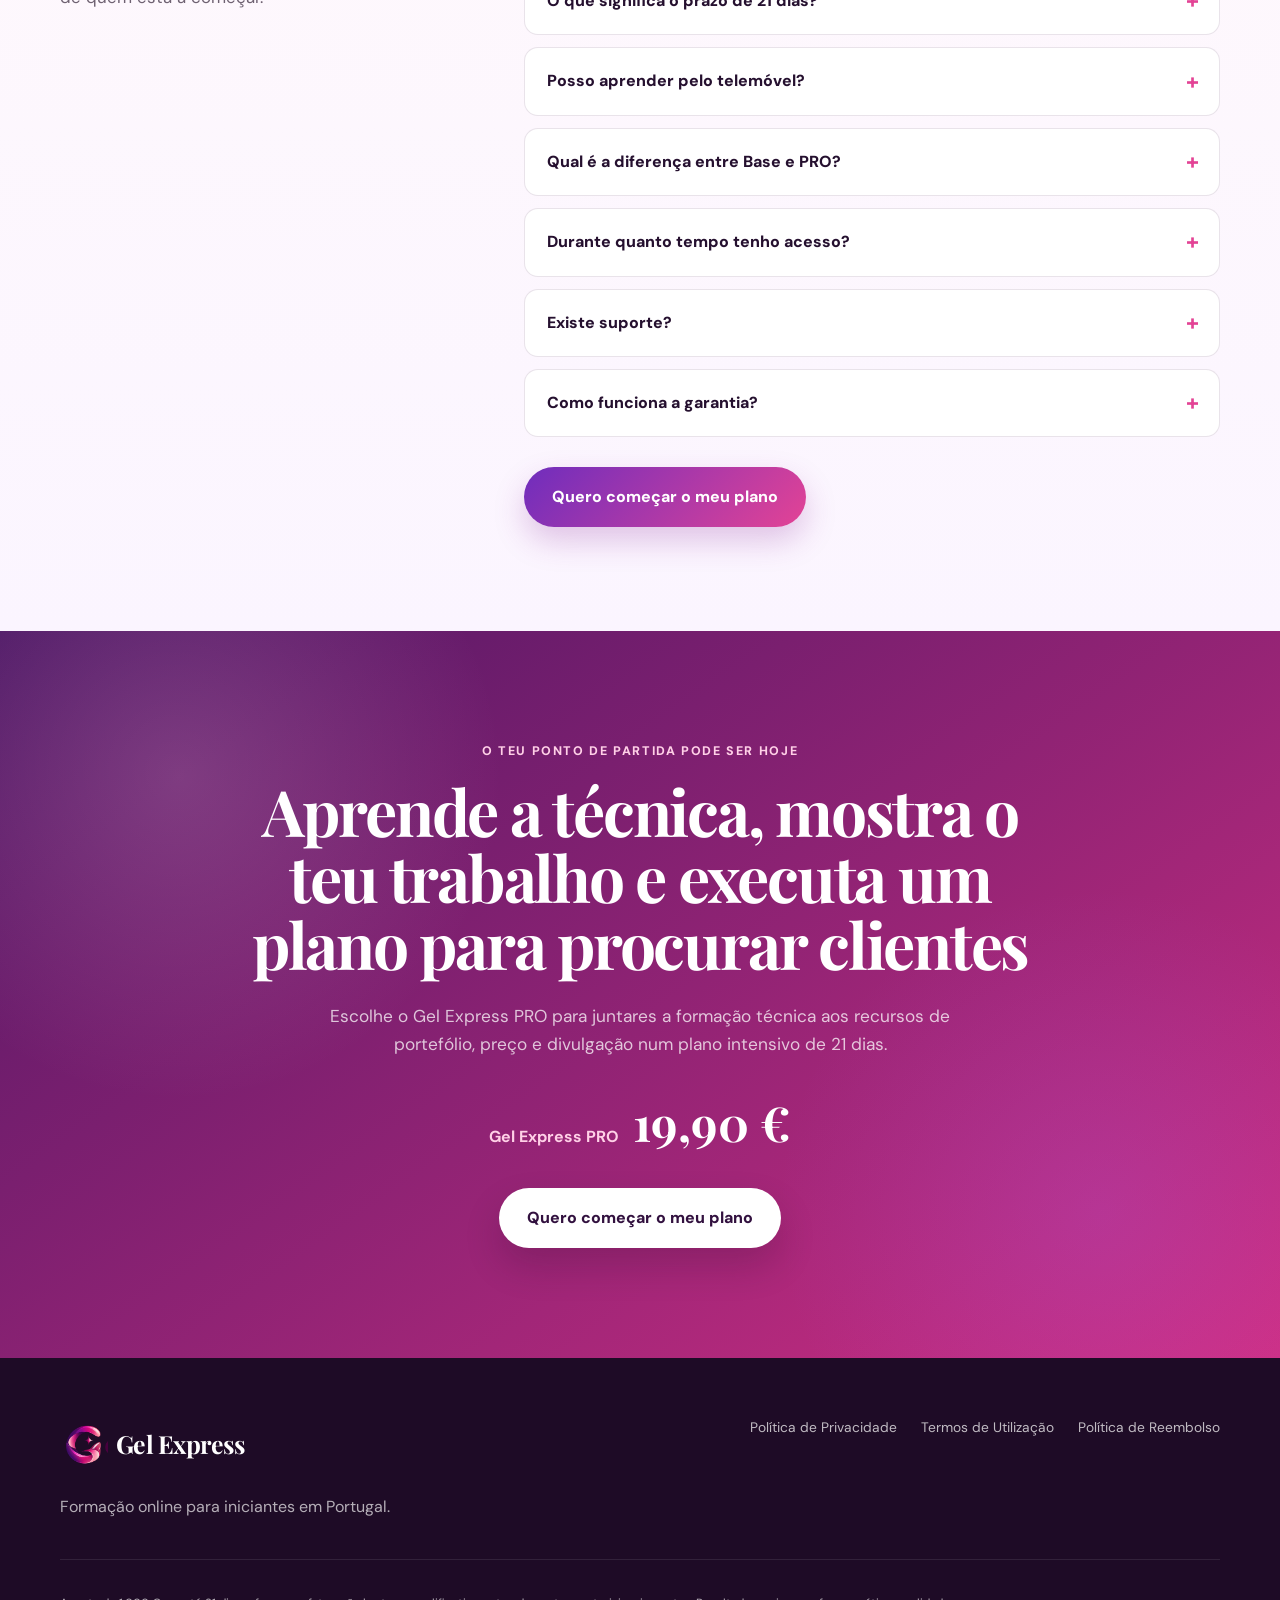
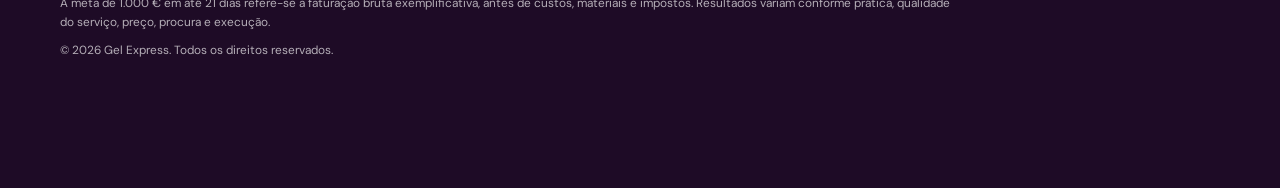
==== commit de41f058: "Adiciona mockup transparente ao plano PRO" ====
--- a/gelexpress/off01/index.html
+++ b/gelexpress/off01/index.html
@@ -15,7 +15,7 @@
       href="https://fonts.googleapis.com/css2?family=DM+Sans:wght@400;500;600;700&family=Playfair+Display:ital,wght@0,700;1,700&display=swap"
       rel="stylesheet"
     />
-    <link rel="stylesheet" href="styles.css?v=oferta-especial-1" />
+    <link rel="stylesheet" href="styles.css?v=pro-mockup-2" />
 
     <!-- Meta Pixel Code -->
     <script>
@@ -578,6 +578,14 @@
                 Mais completo
                 <span class="recommended-stars" aria-label="5 estrelas">★★★★★</span>
               </span>
+              <img
+                class="pro-offer-mockup"
+                src="assets/gel-express-pro-pack.png"
+                alt="Livro Gel Express, formação em telemóvel, Kit Primeiras Clientes, calculadora e conteúdos"
+                width="1672"
+                height="941"
+                loading="lazy"
+              />
               <p class="plan-name">Gel Express PRO</p>
               <p class="plan-for">Para aprender e preparar a procura de clientes</p>
               <p class="price-anchor">De <del>27,90 €</del> por</p>
--- a/gelexpress/off01/styles.css
+++ b/gelexpress/off01/styles.css
@@ -1217,6 +1217,15 @@
 .price-card.recommended {
   border: 2px solid var(--pink-500);
   transform: translateY(-10px);
+}
+
+.pro-offer-mockup {
+  display: block;
+  width: 116%;
+  max-width: none;
+  height: auto;
+  margin: 12px -8% 18px;
+  filter: drop-shadow(0 18px 20px rgba(46, 11, 53, 0.2));
 }
 
 .recommended-label {
@@ -1869,6 +1878,7 @@
   .course-stats span { font-size: 0.62rem; }
   .mobile-cta div { display: none; }
   .mobile-cta .btn { width: 100%; }
+  .pro-offer-mockup { width: 112%; margin: 8px -6% 14px; }
   .upgrade-modal-card { padding: 36px 22px 24px; border-radius: 22px; }
   .upgrade-modal-actions .btn { padding: 14px 16px; font-size: 0.86rem; }
 }
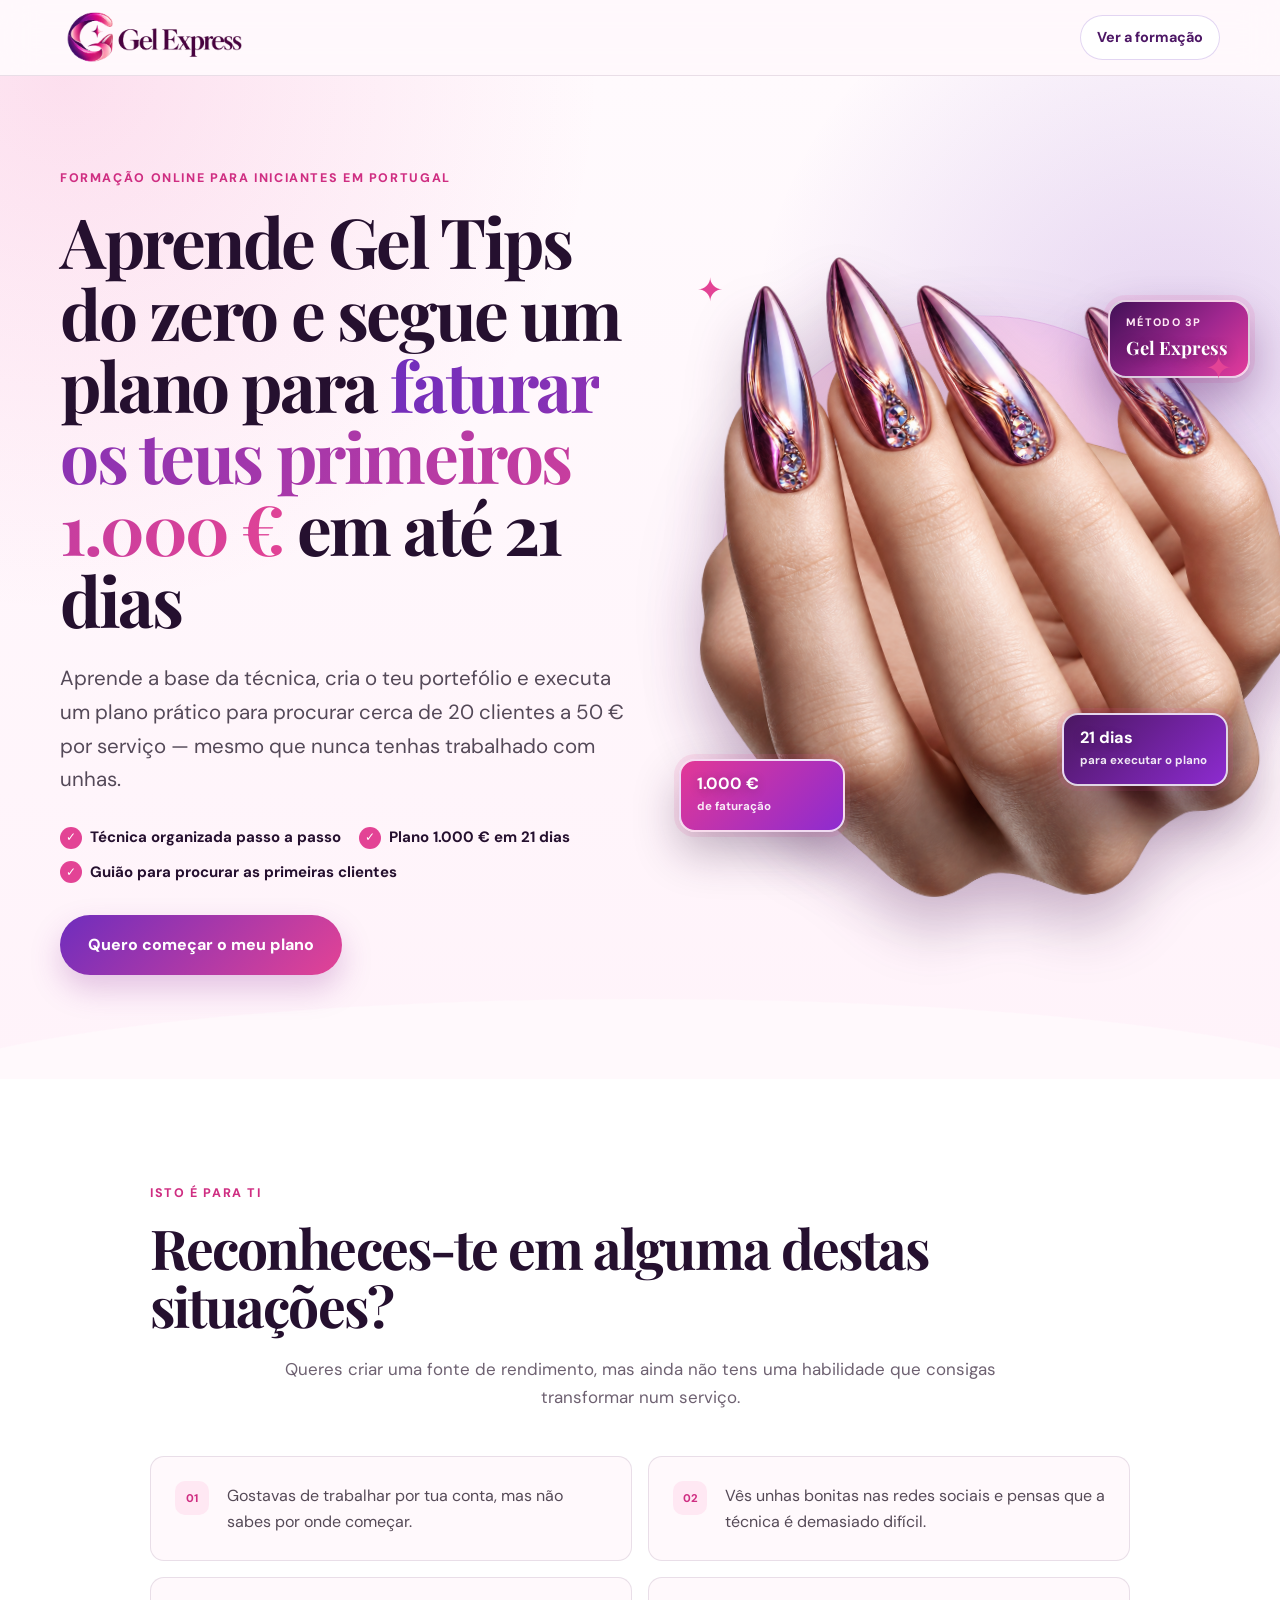
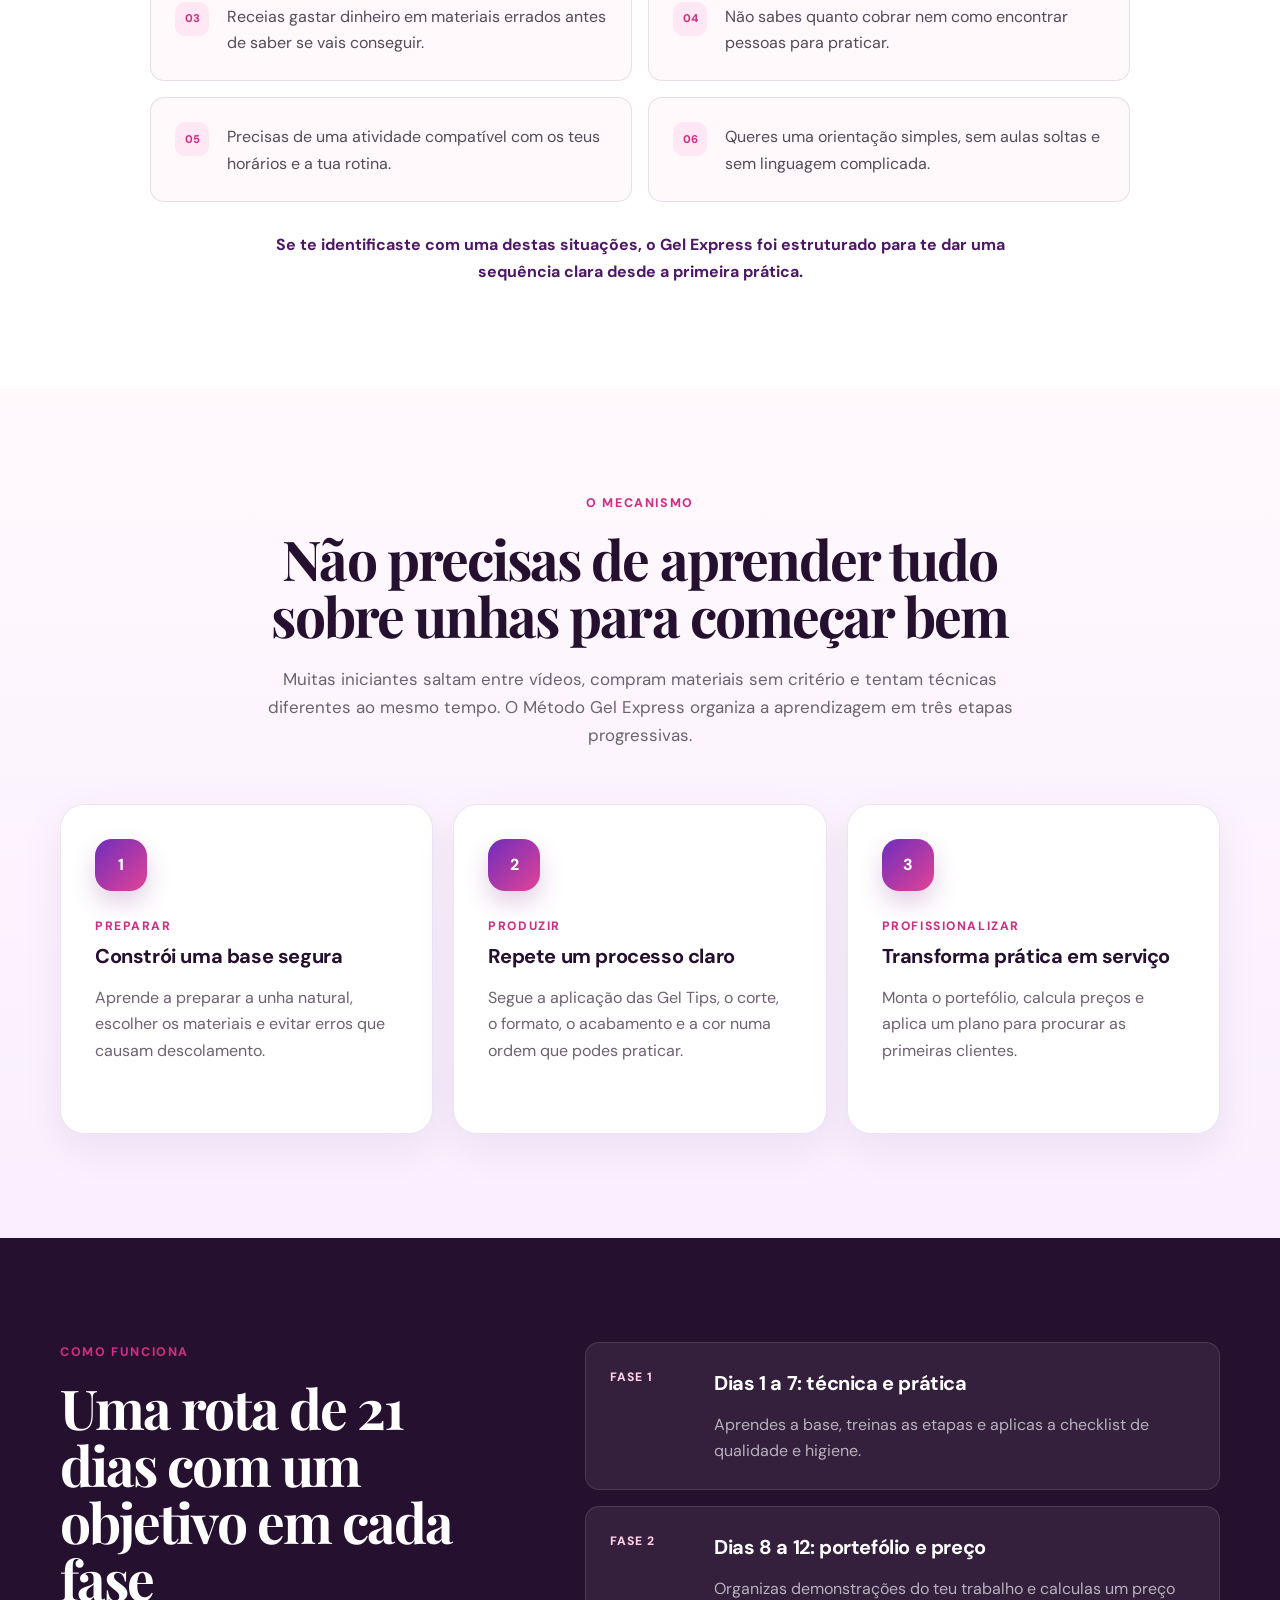
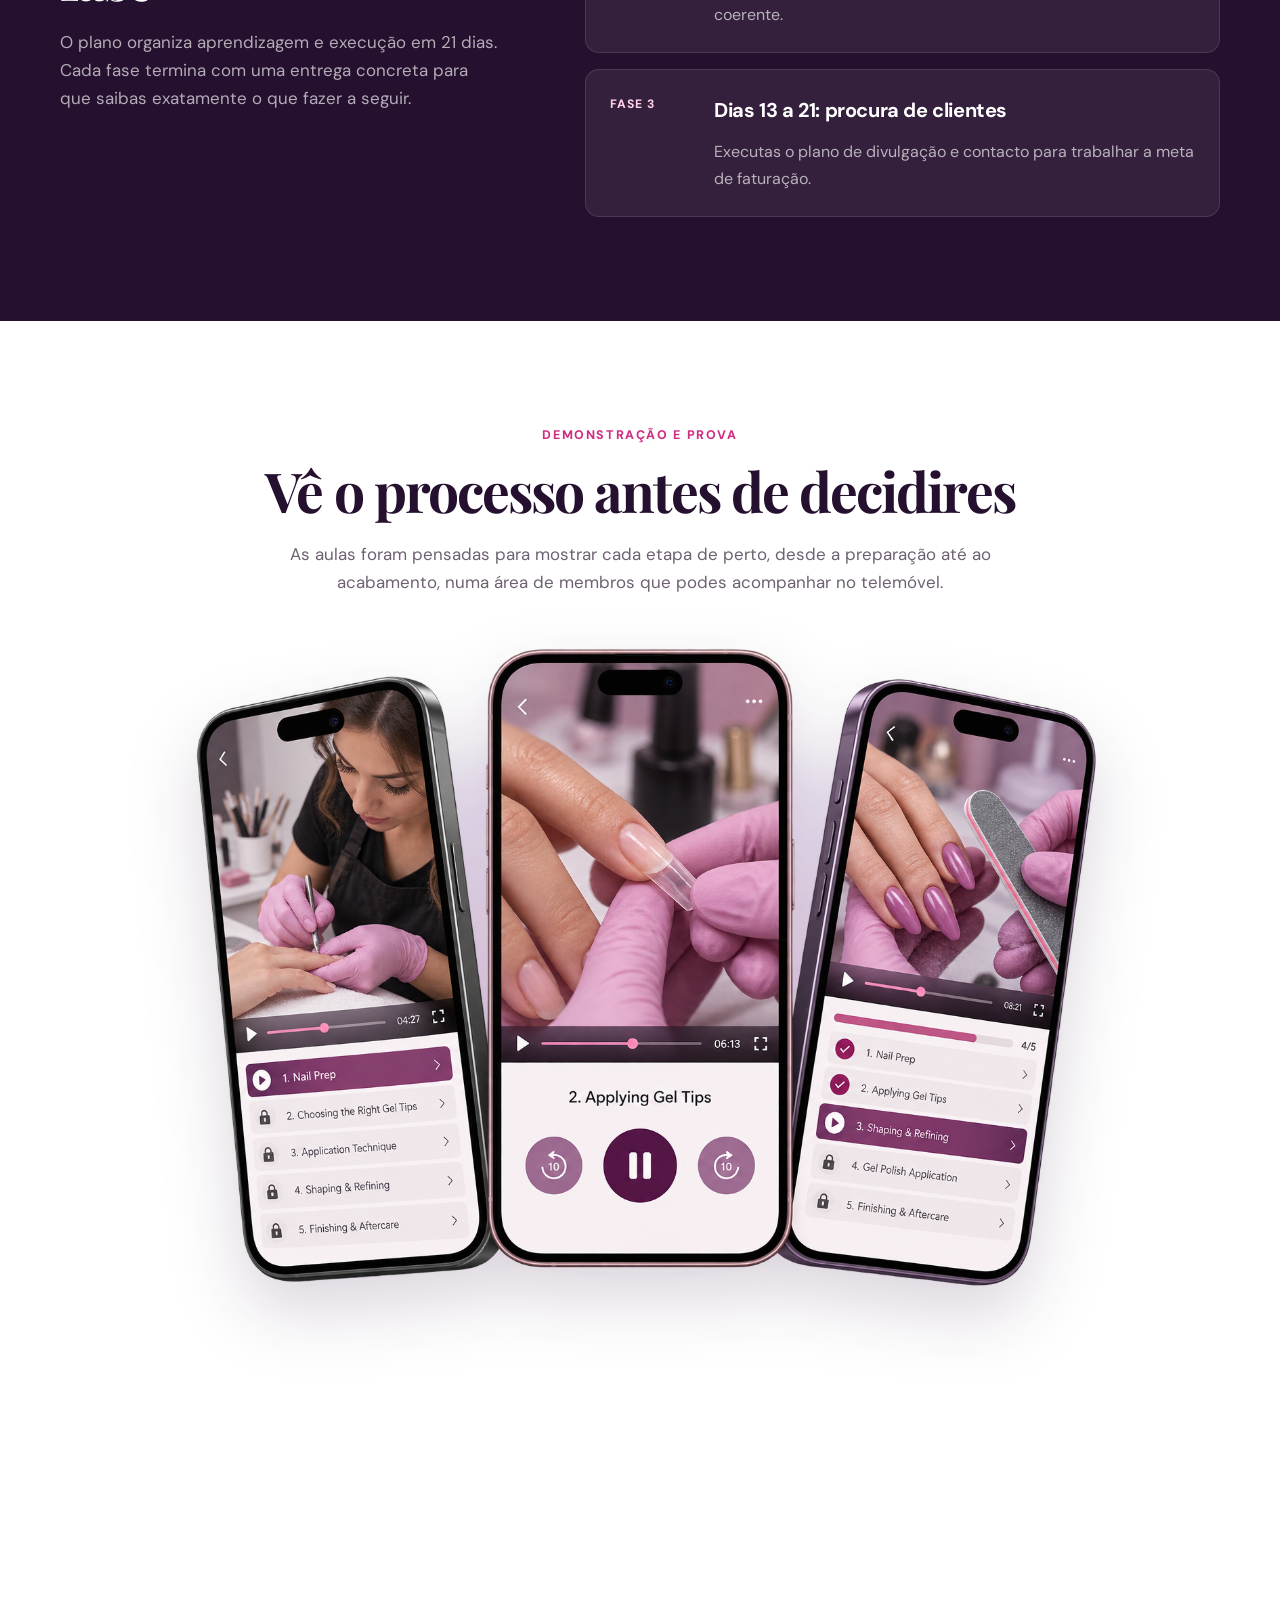
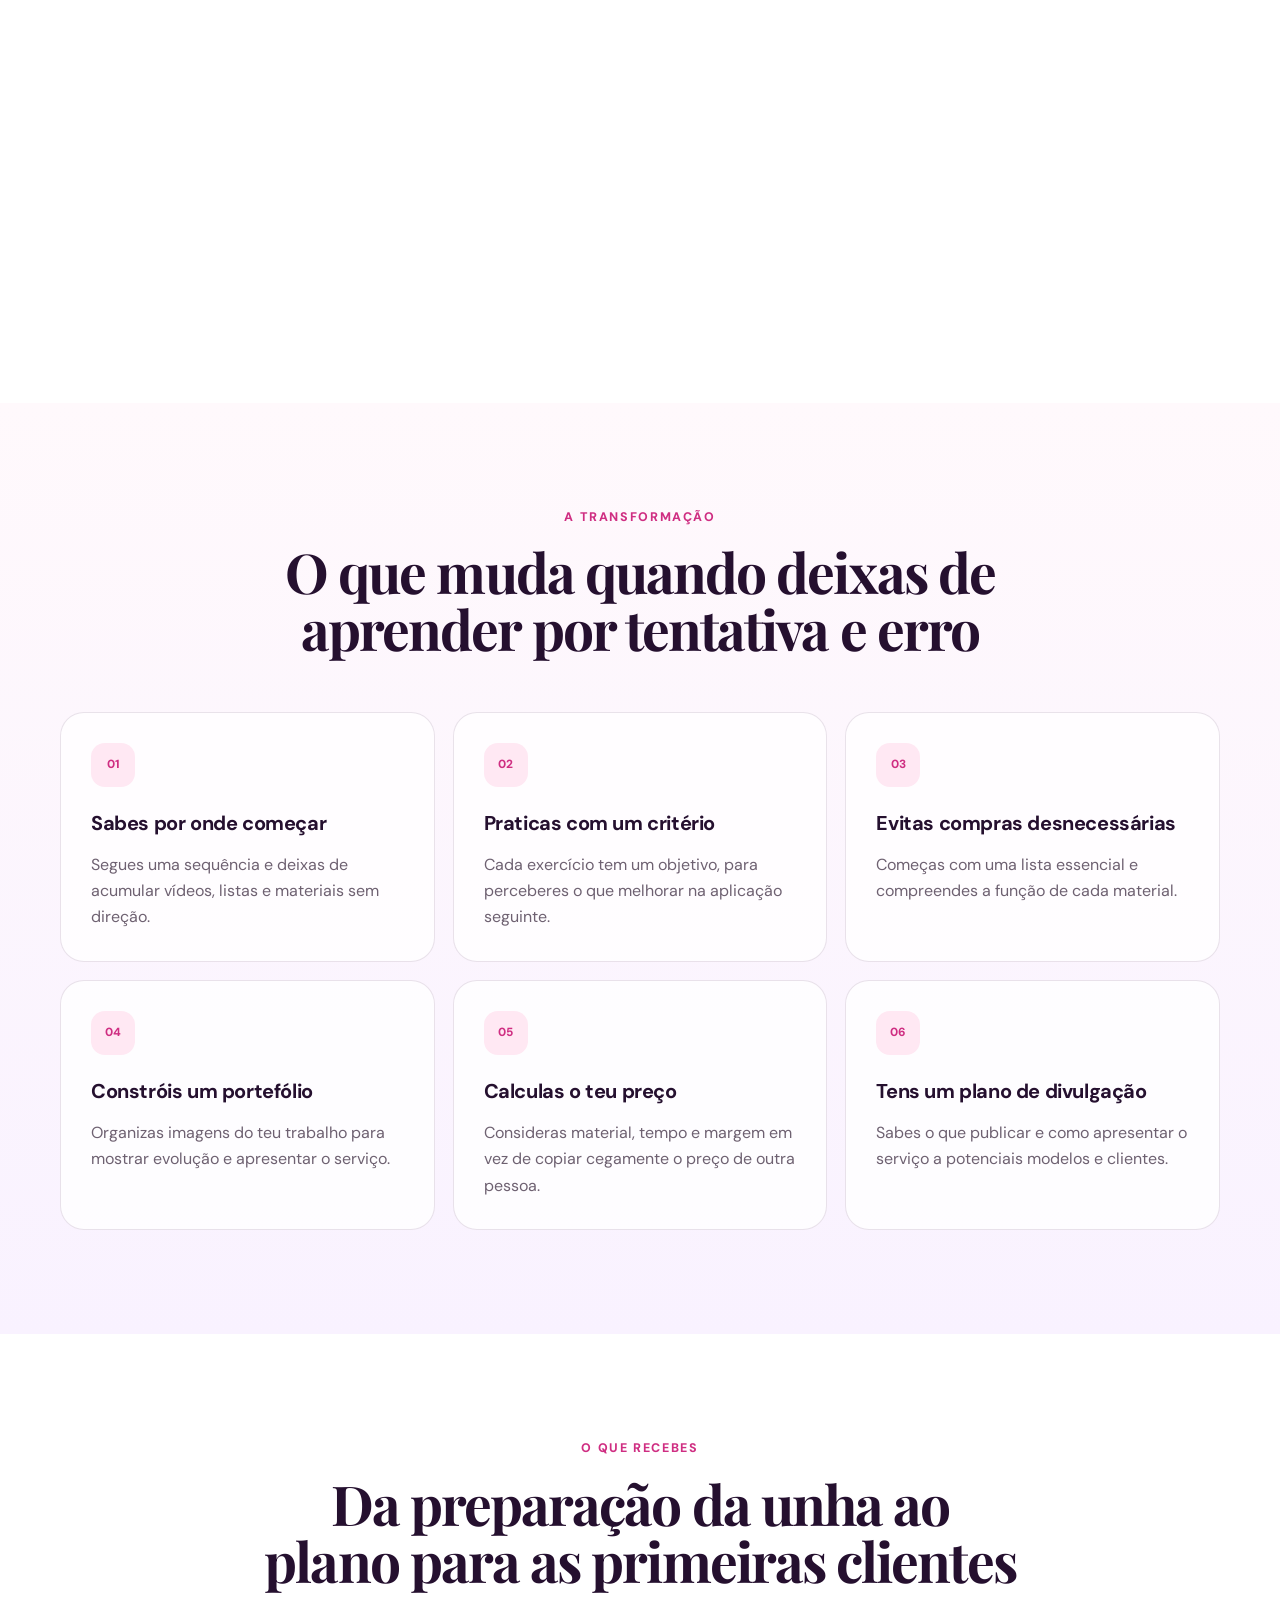
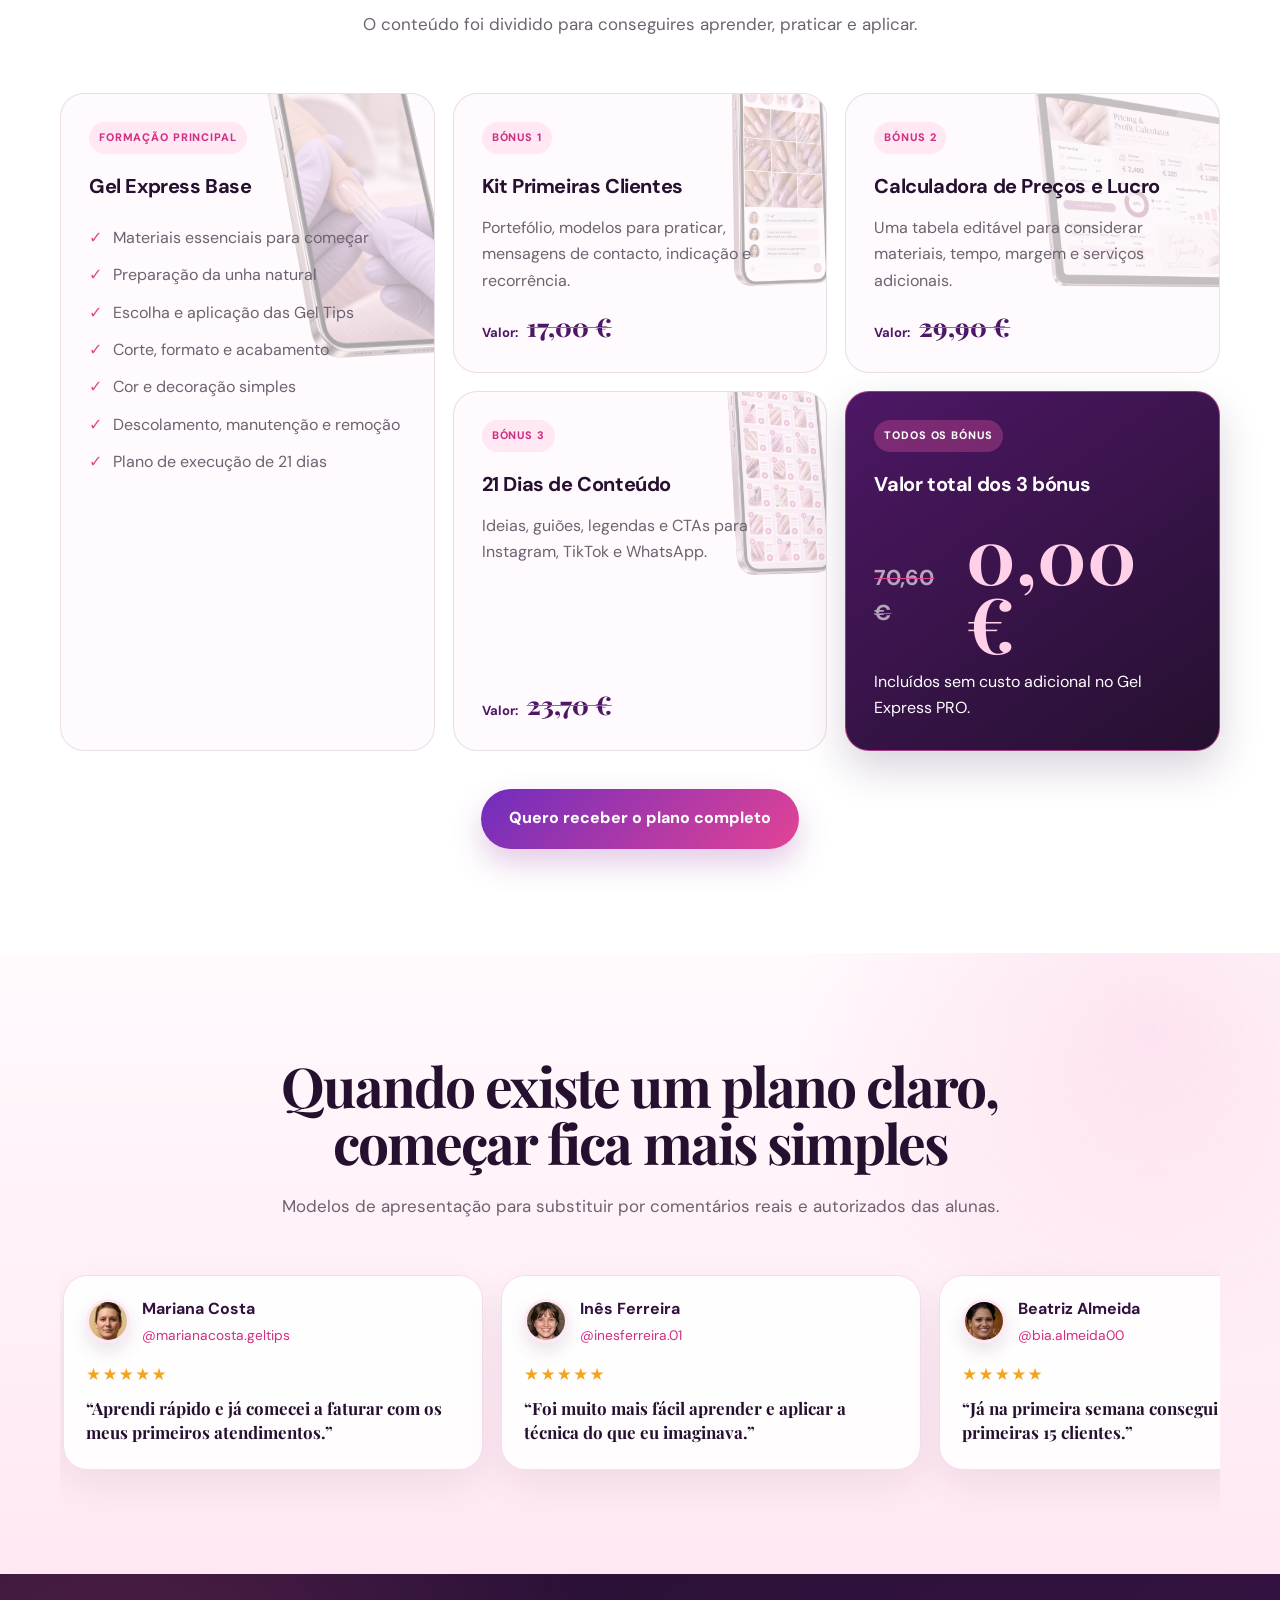
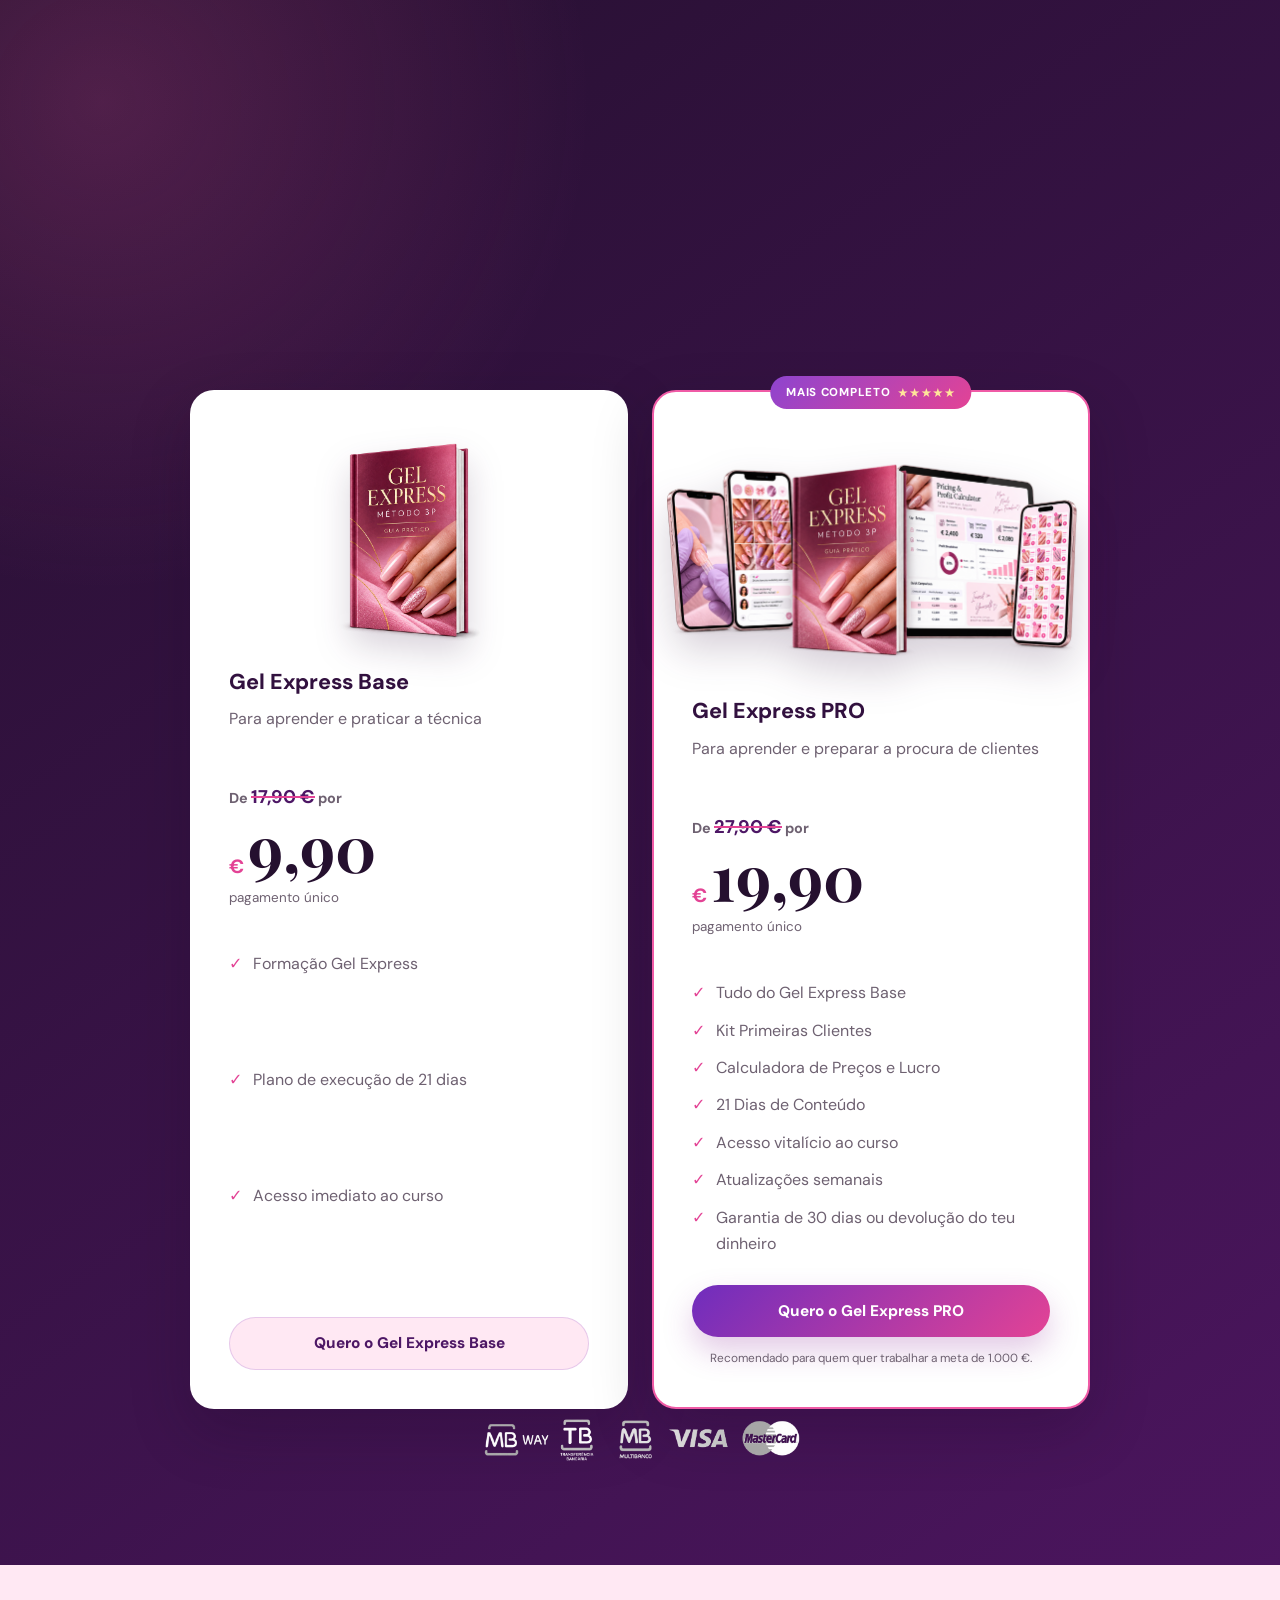
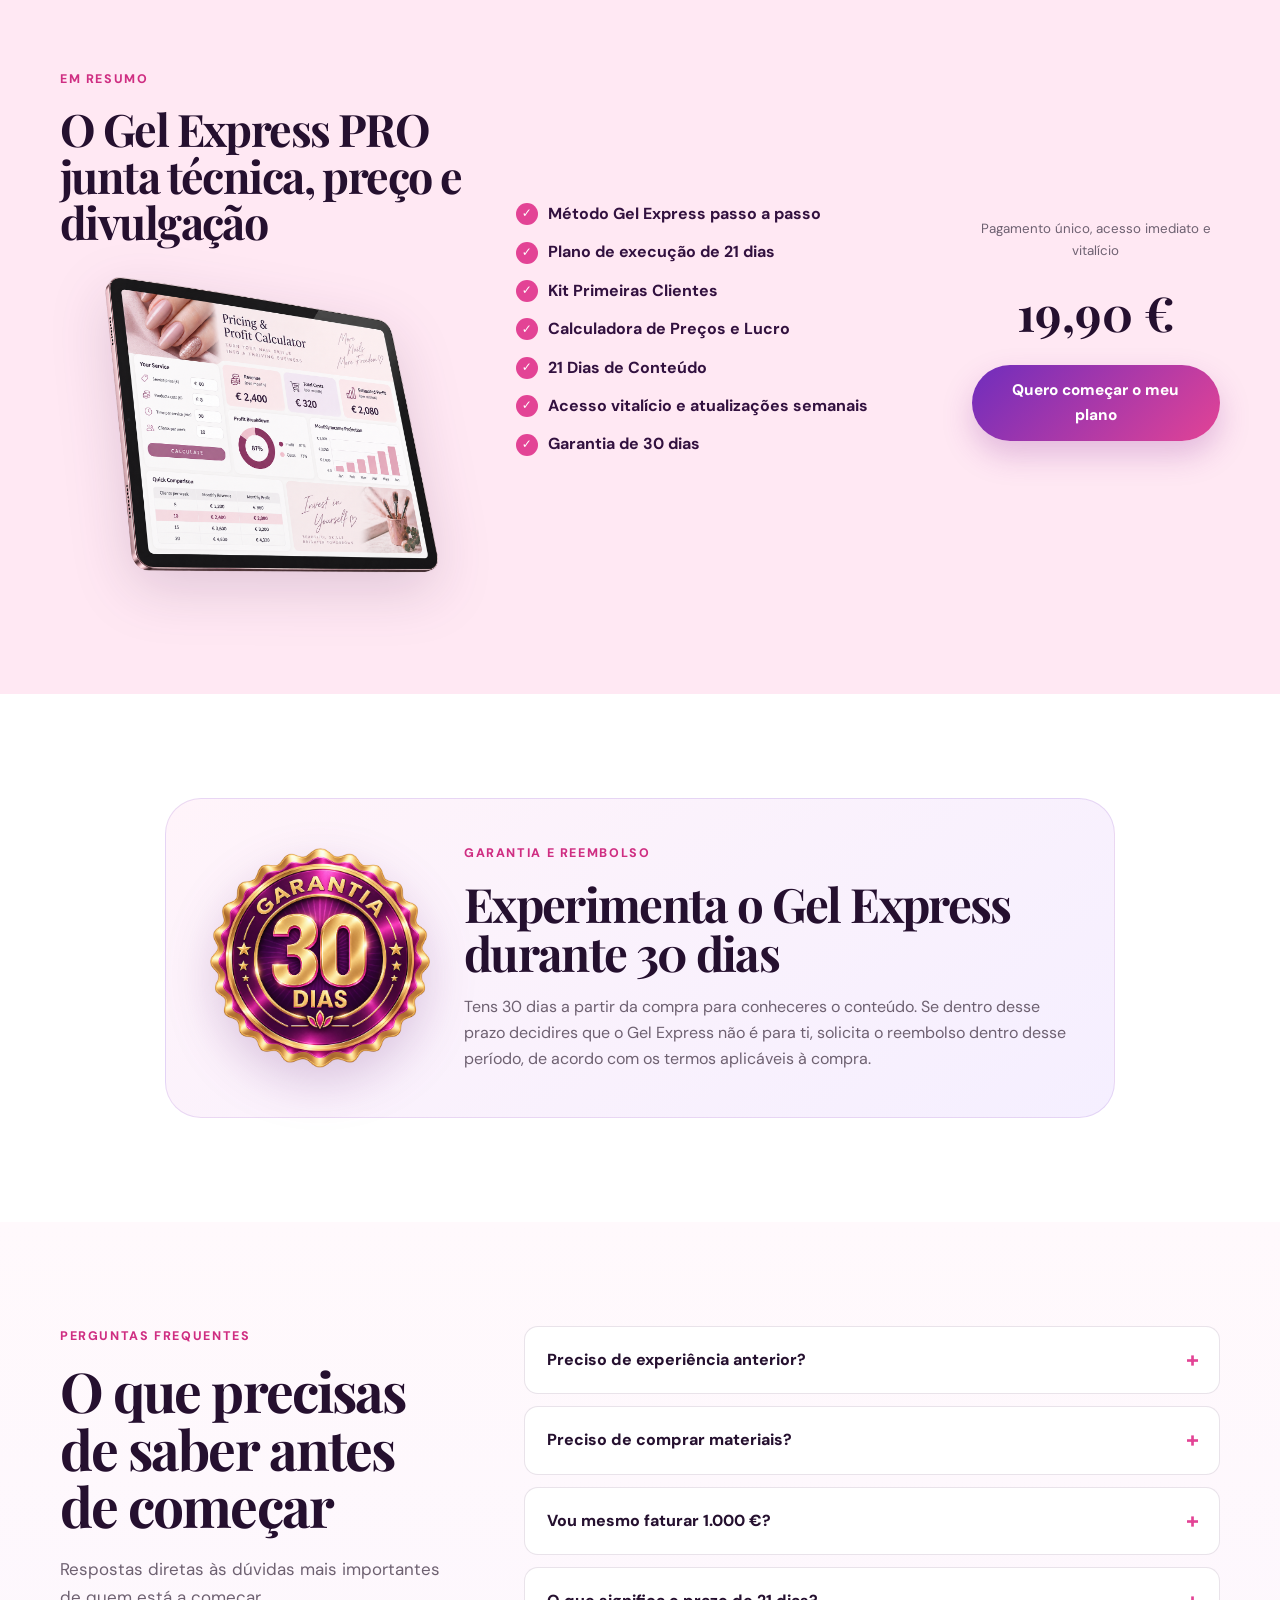
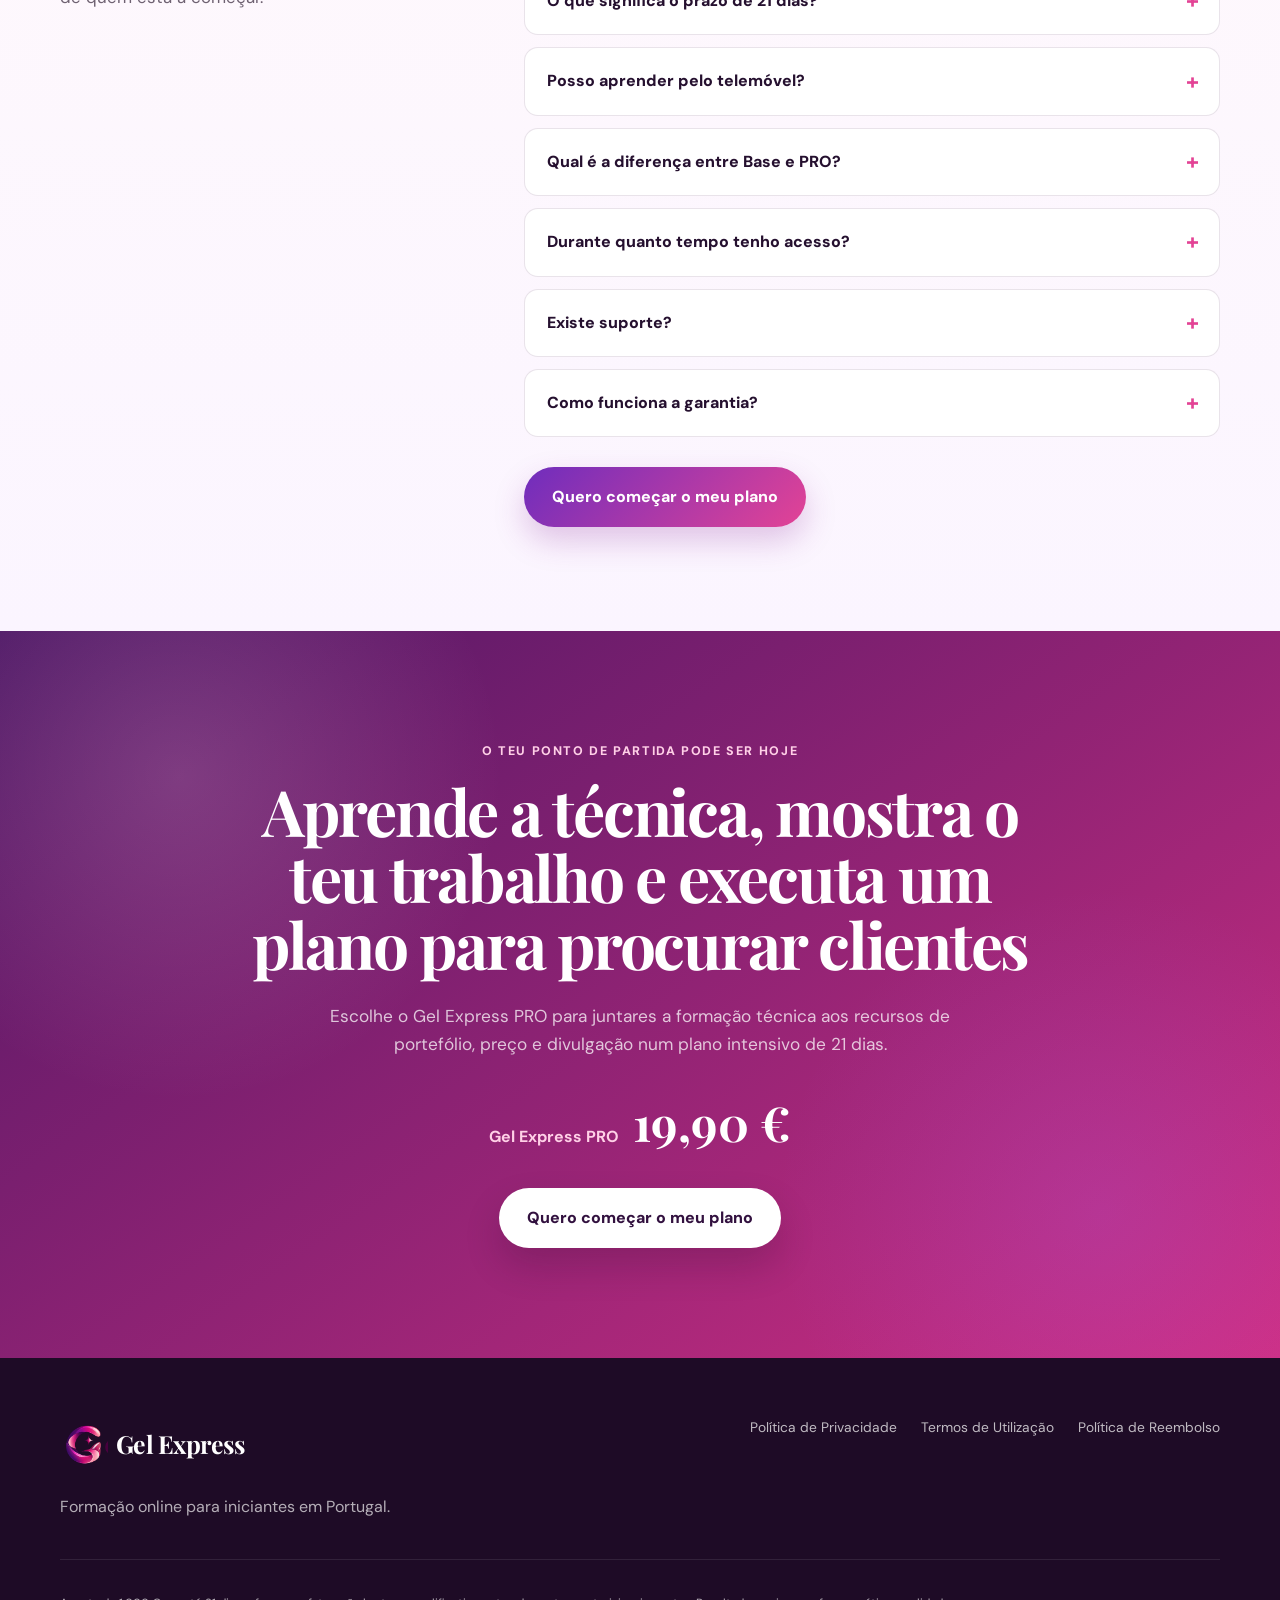
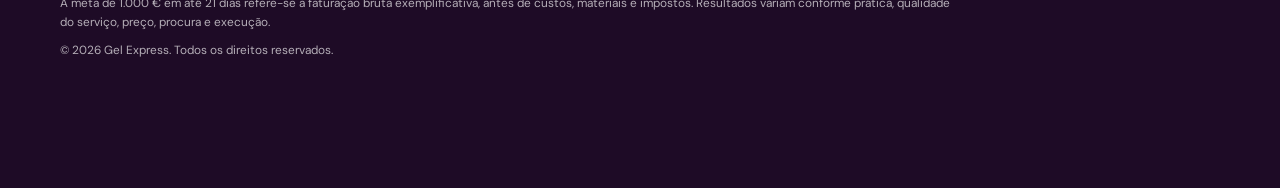
==== commit 1cbc2569: "Adiciona apostila transparente ao plano Base" ====
--- a/gelexpress/off01/index.html
+++ b/gelexpress/off01/index.html
@@ -15,7 +15,7 @@
       href="https://fonts.googleapis.com/css2?family=DM+Sans:wght@400;500;600;700&family=Playfair+Display:ital,wght@0,700;1,700&display=swap"
       rel="stylesheet"
     />
-    <link rel="stylesheet" href="styles.css?v=pro-mockup-2" />
+    <link rel="stylesheet" href="styles.css?v=base-mockup-1" />
 
     <!-- Meta Pixel Code -->
     <script>
@@ -554,6 +554,14 @@
 
           <div class="pricing-grid">
             <article class="price-card reveal">
+              <img
+                class="base-offer-mockup"
+                src="assets/gel-express-base-book.png"
+                alt="Apostila Gel Express Método 3P"
+                width="1146"
+                height="1372"
+                loading="lazy"
+              />
               <p class="plan-name">Gel Express Base</p>
               <p class="plan-for">Para aprender e praticar a técnica</p>
               <p class="price-anchor">De <del>17,90 €</del> por</p>
--- a/gelexpress/off01/styles.css
+++ b/gelexpress/off01/styles.css
@@ -1217,6 +1217,15 @@
 .price-card.recommended {
   border: 2px solid var(--pink-500);
   transform: translateY(-10px);
+}
+
+.base-offer-mockup {
+  display: block;
+  width: 50%;
+  max-width: 210px;
+  height: auto;
+  margin: 4px auto 16px;
+  filter: drop-shadow(0 16px 17px rgba(46, 11, 53, 0.18));
 }
 
 .pro-offer-mockup {
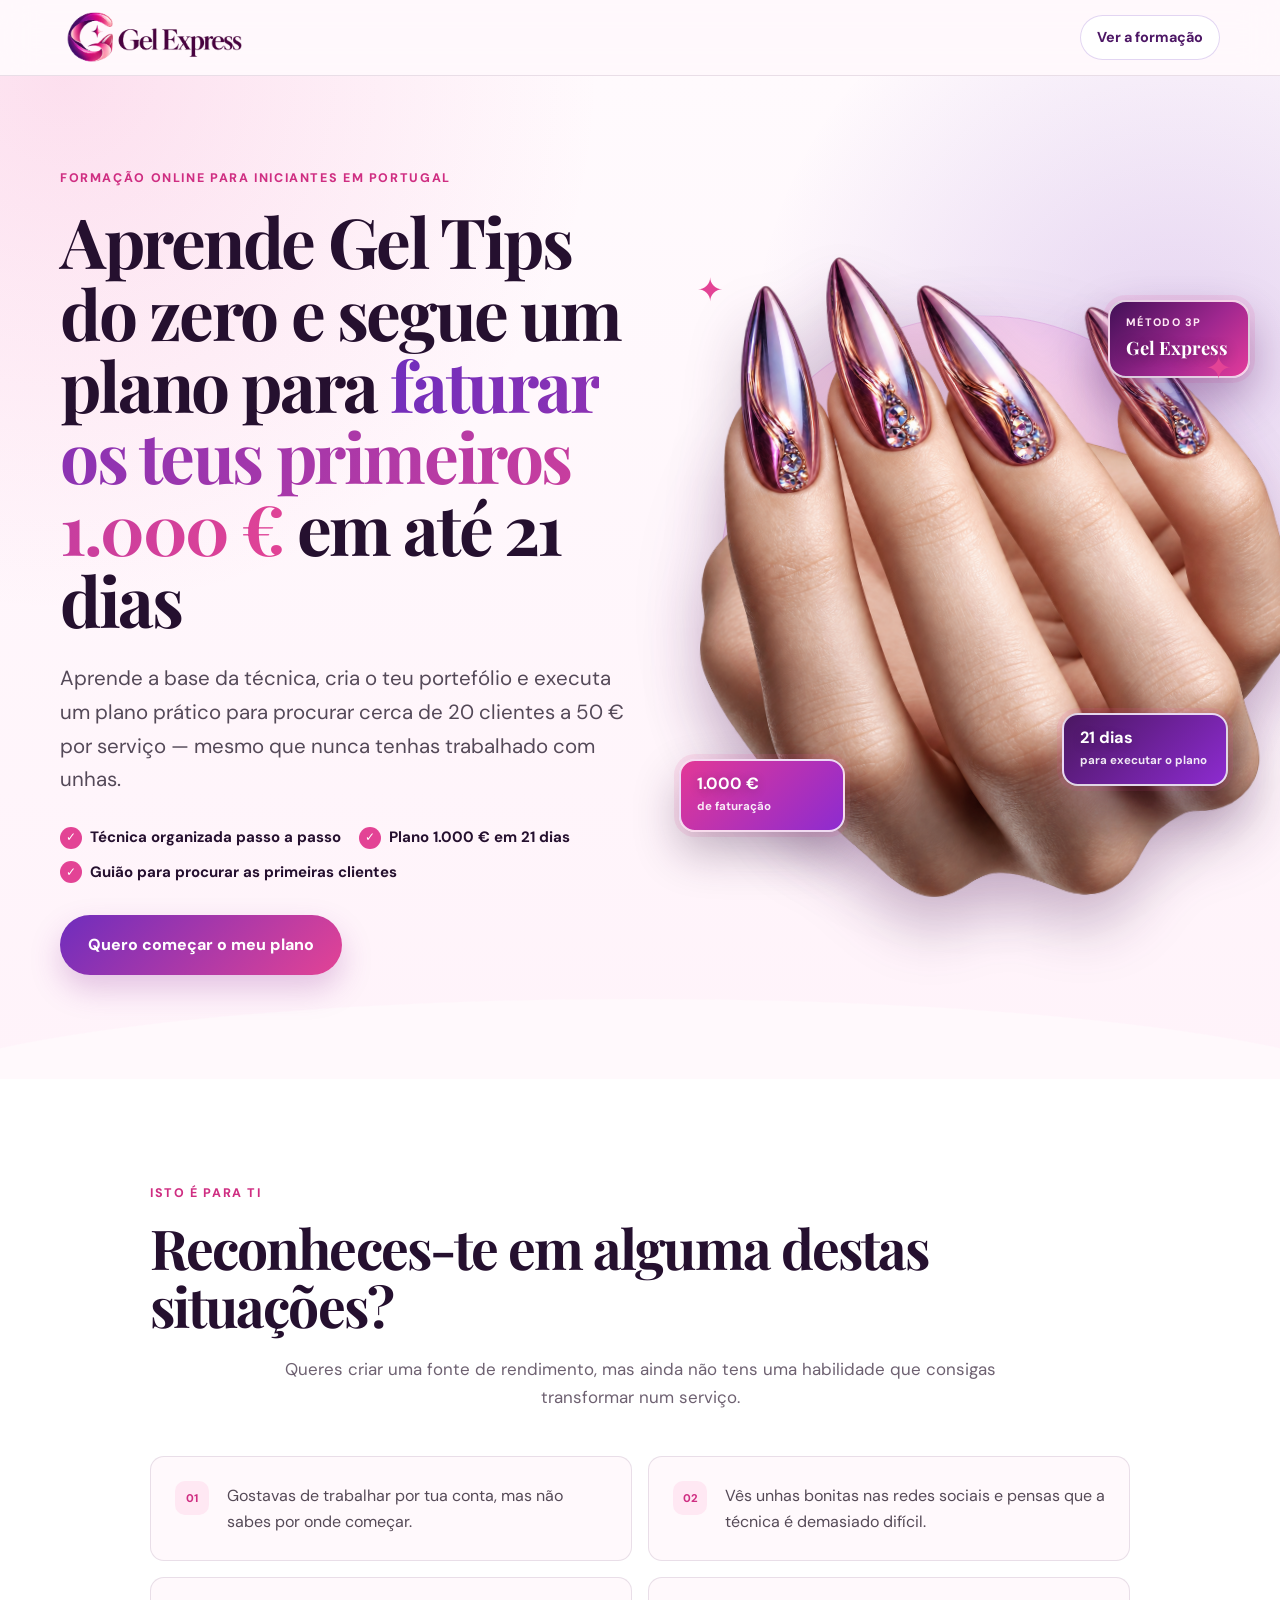
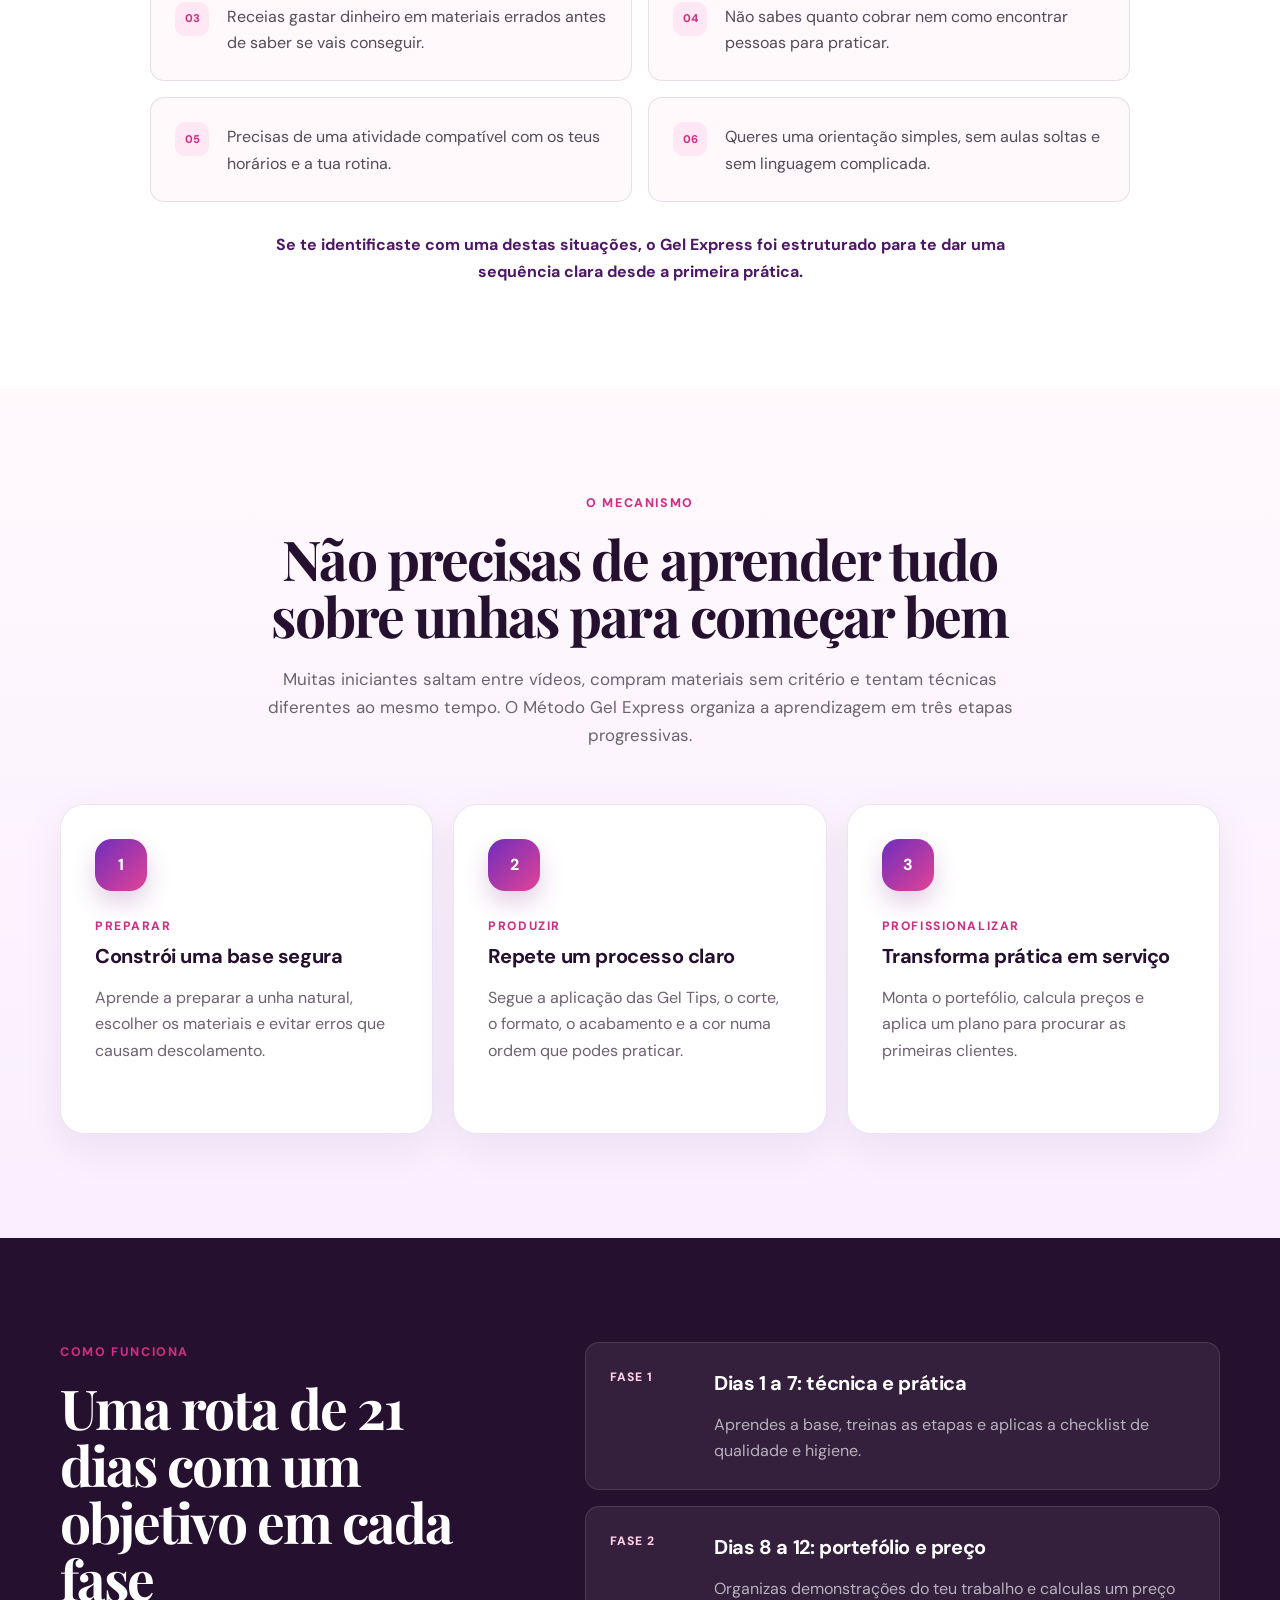
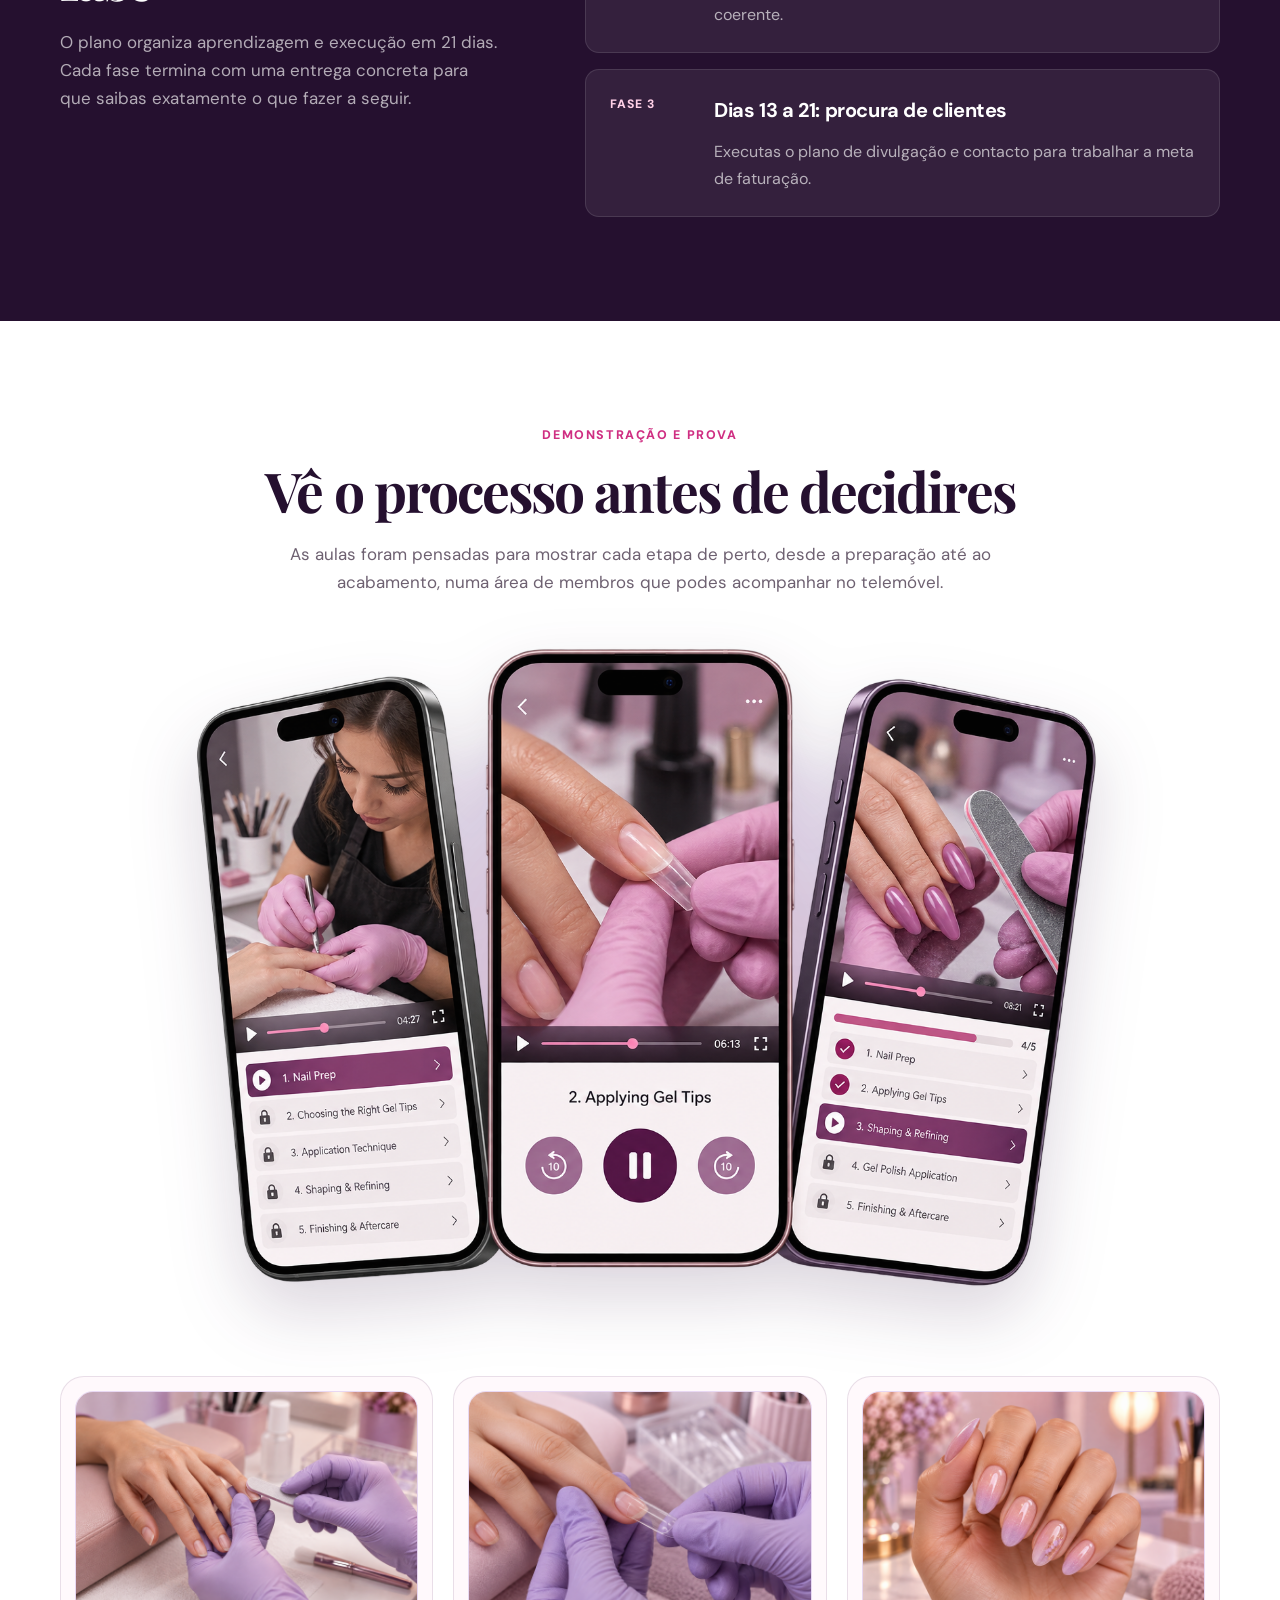
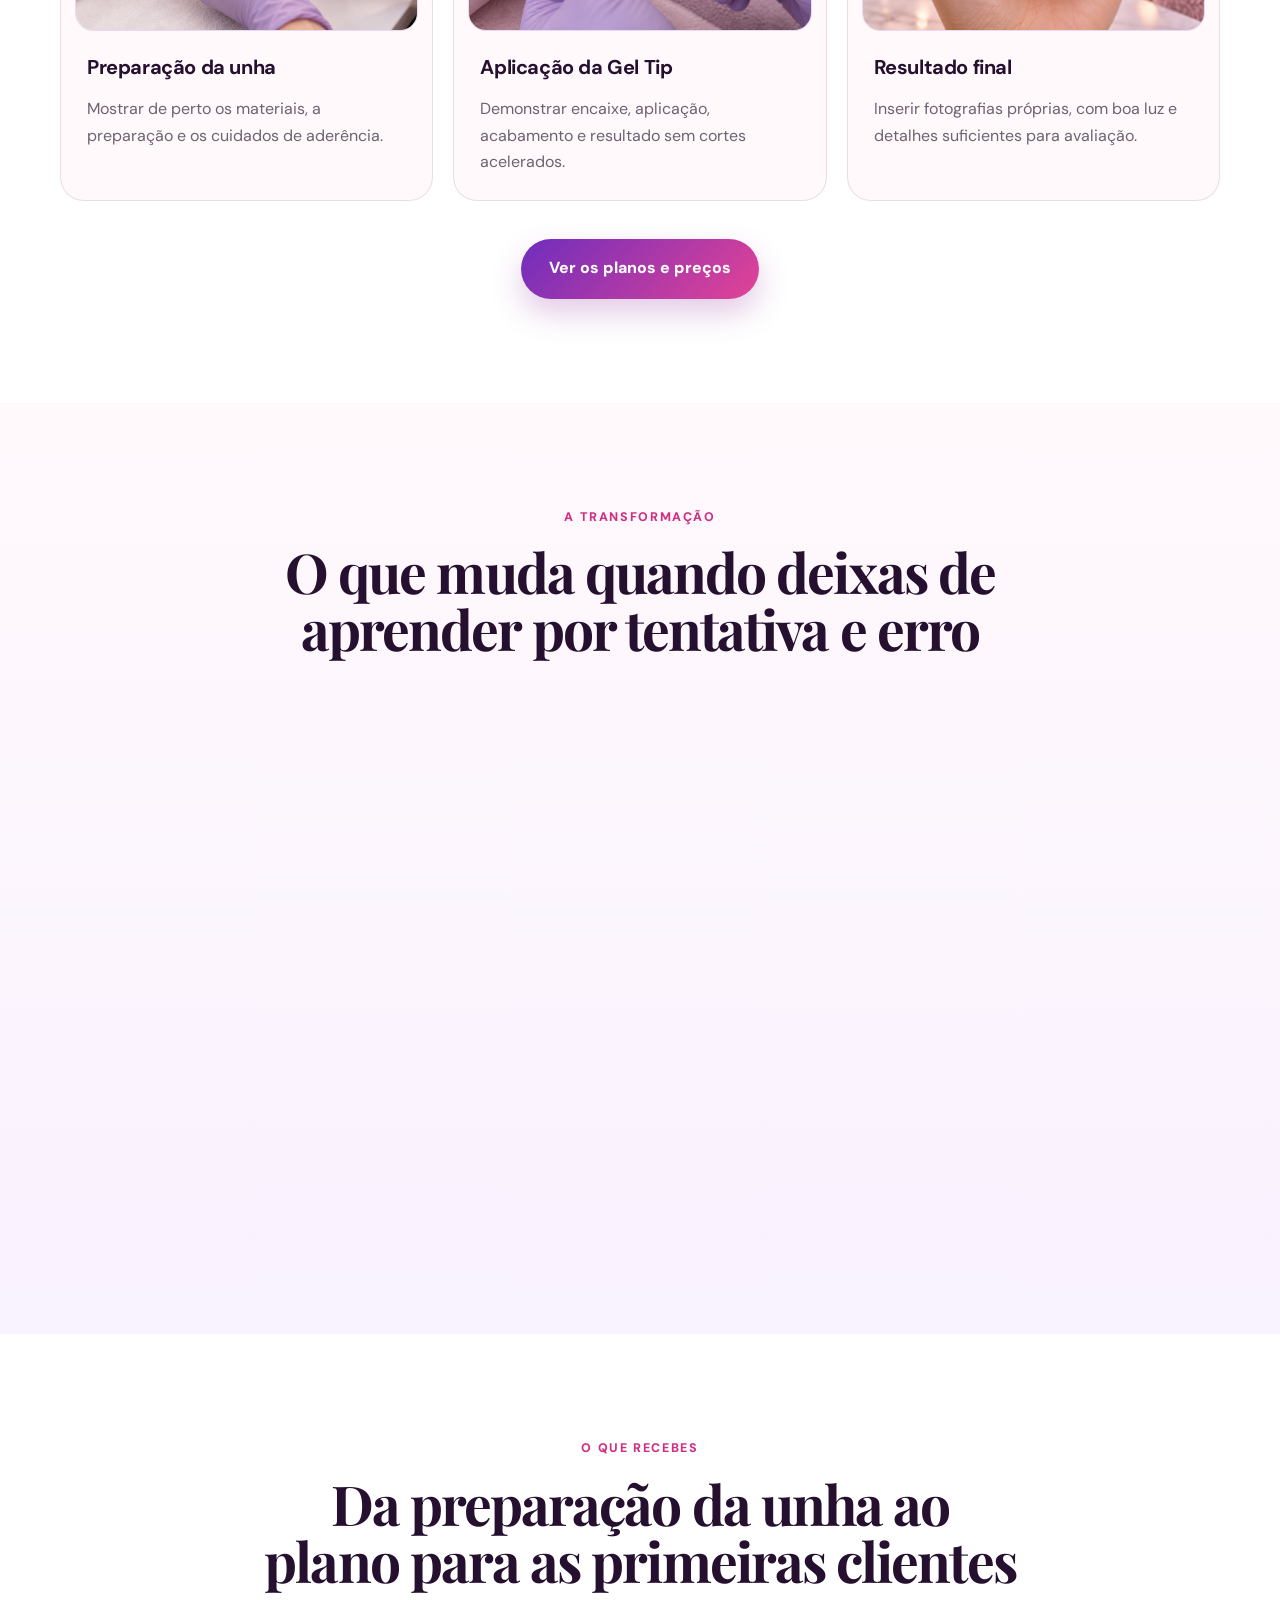
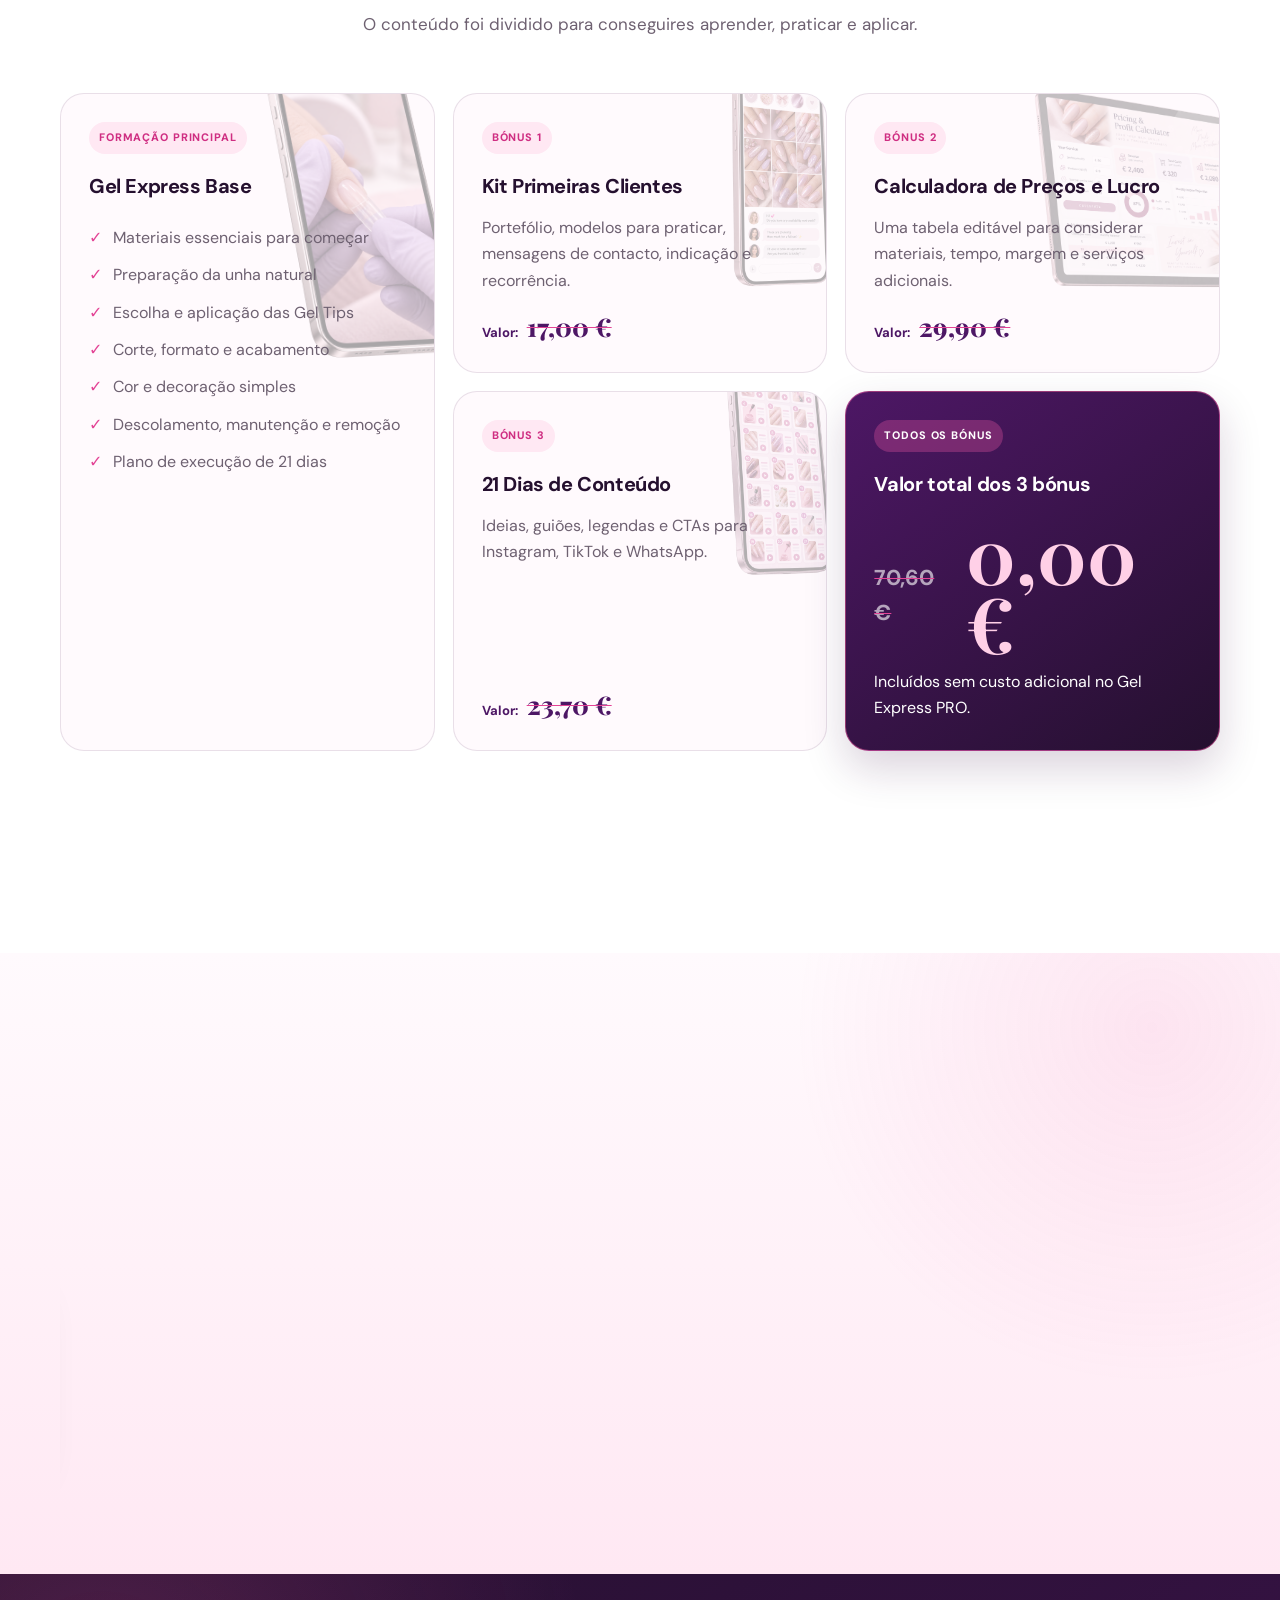
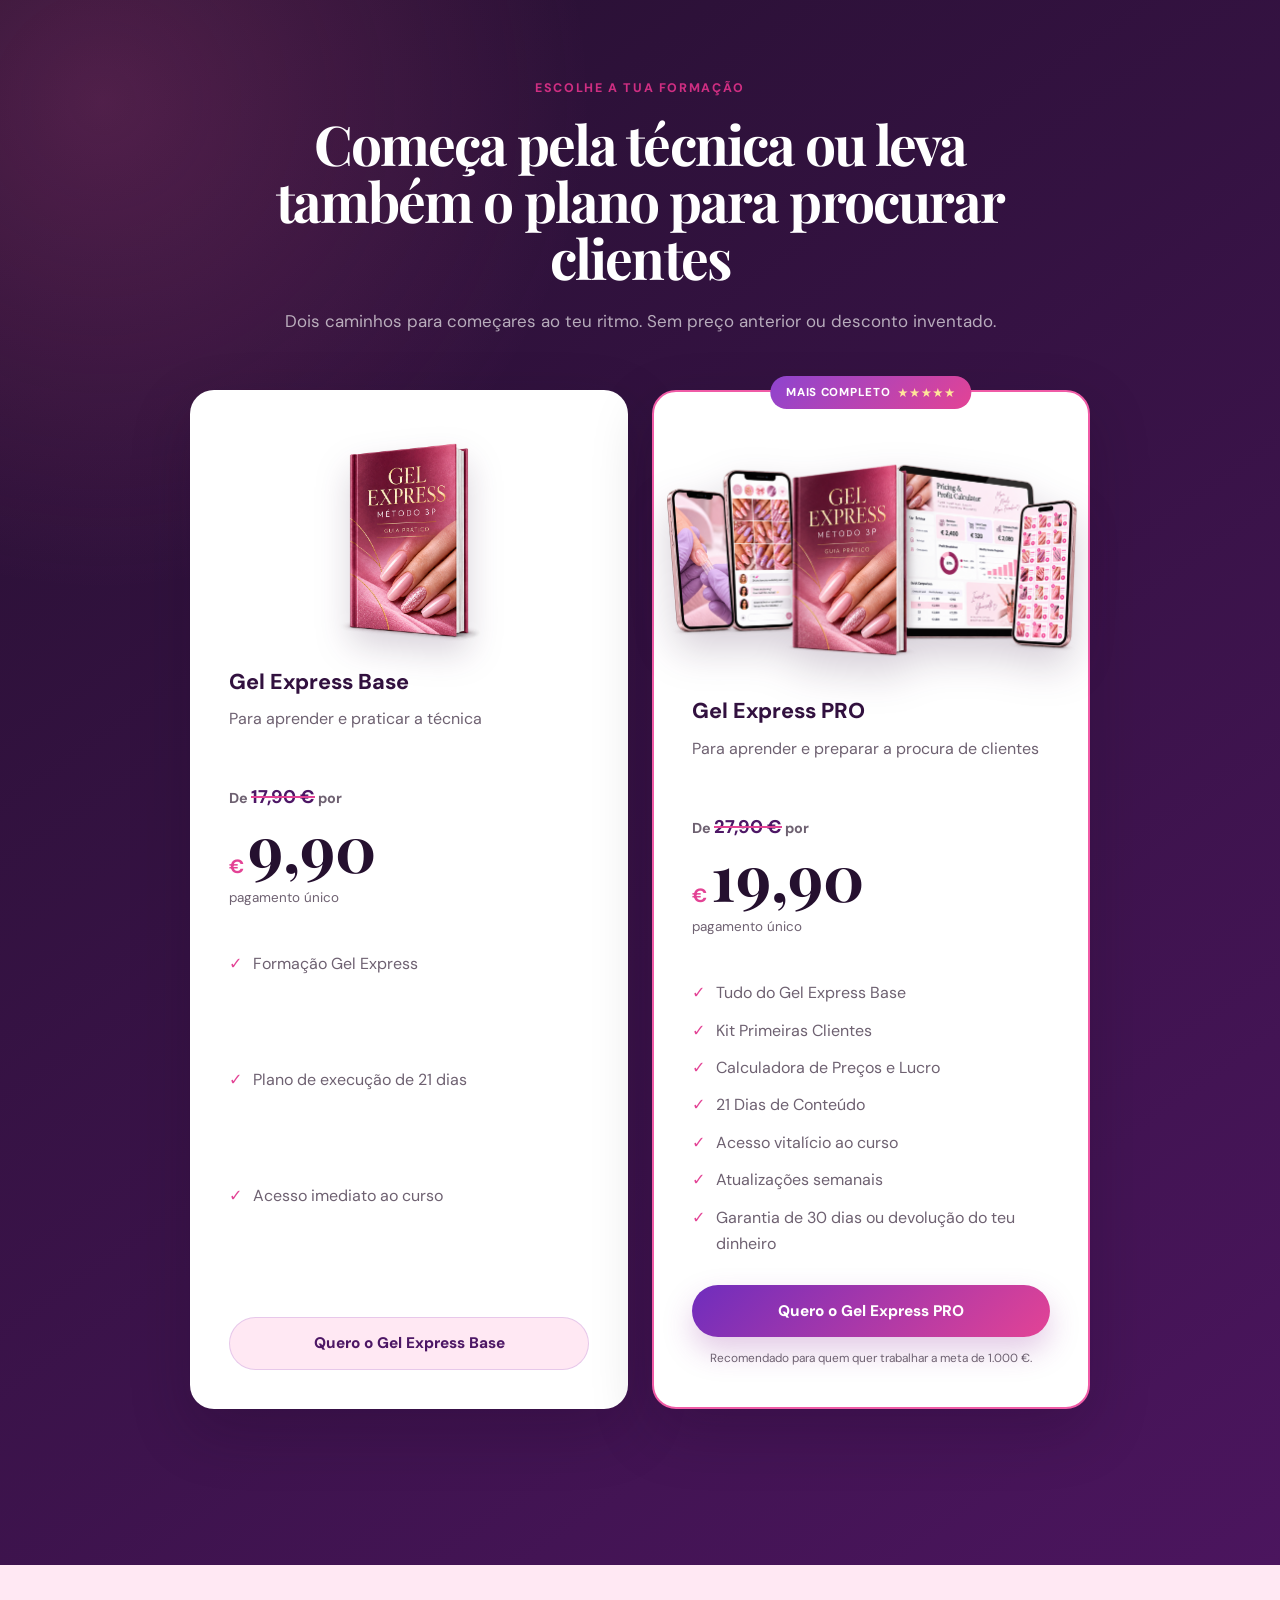
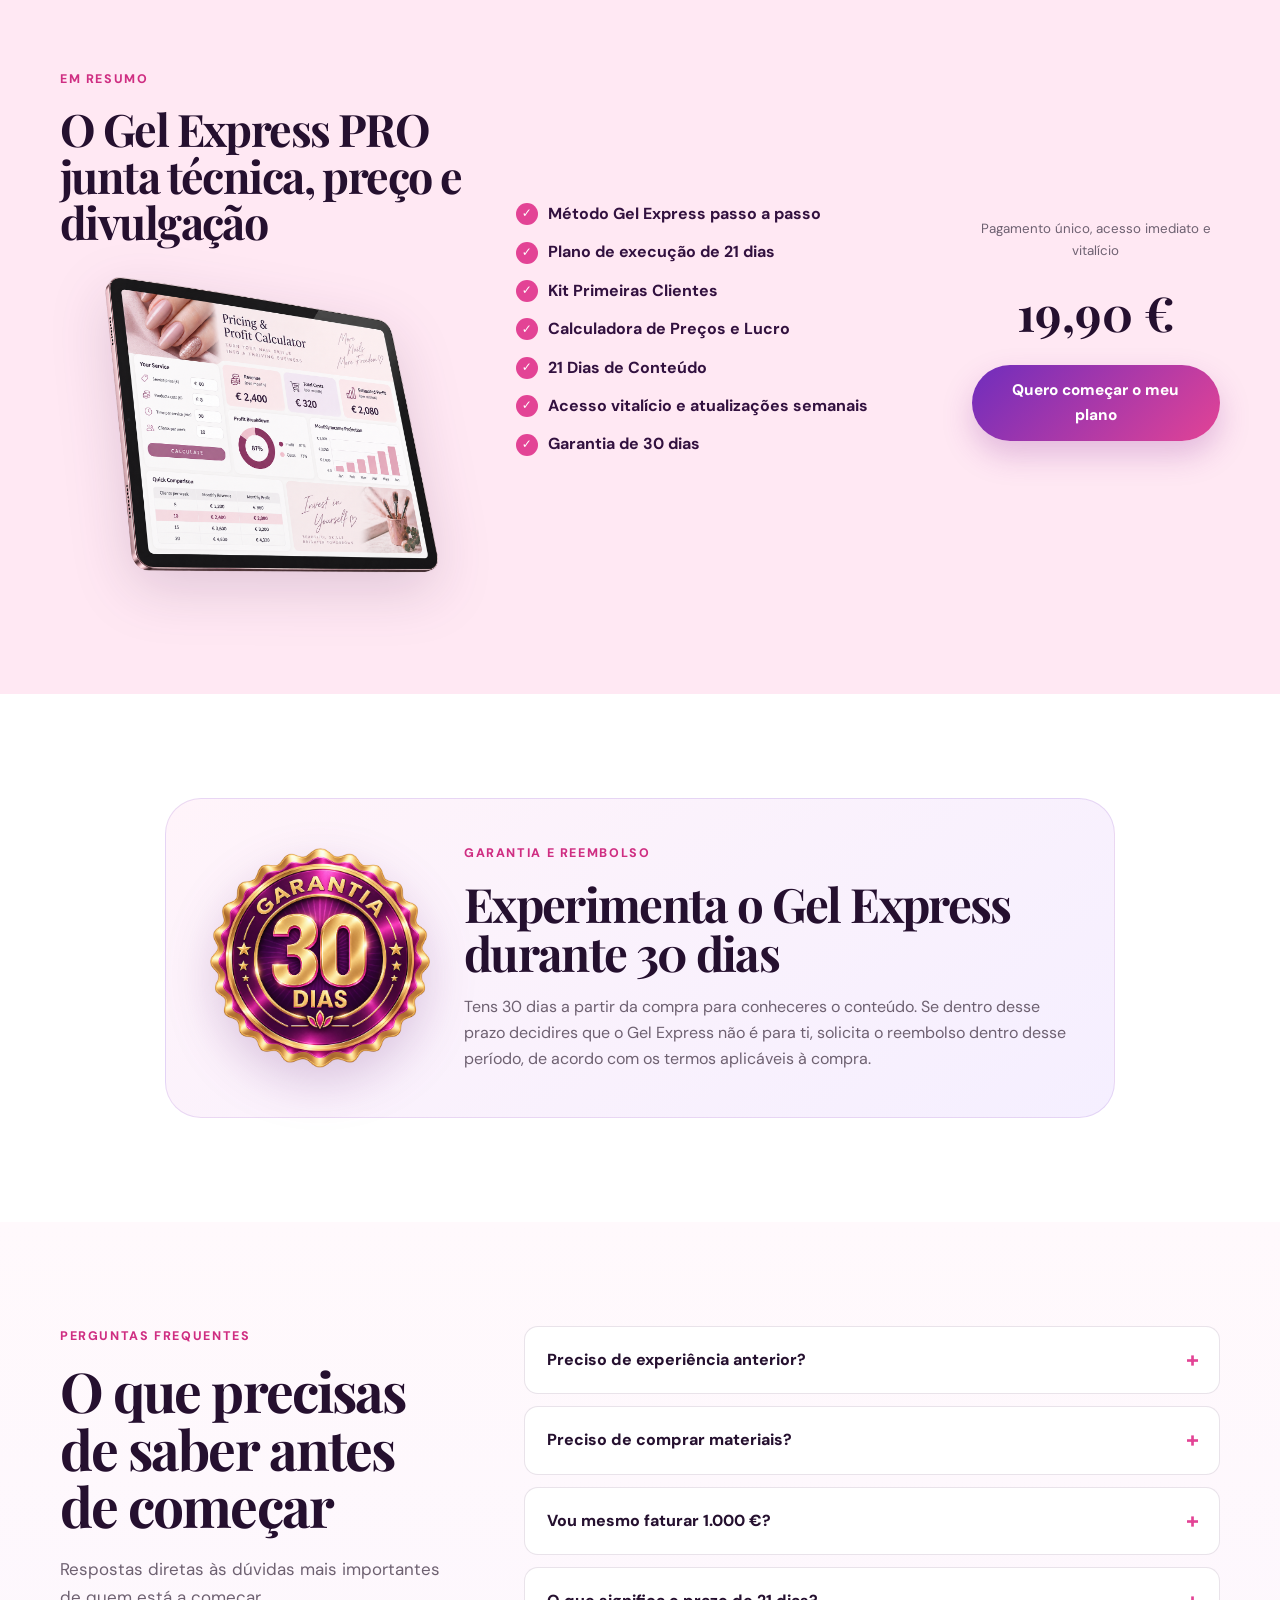
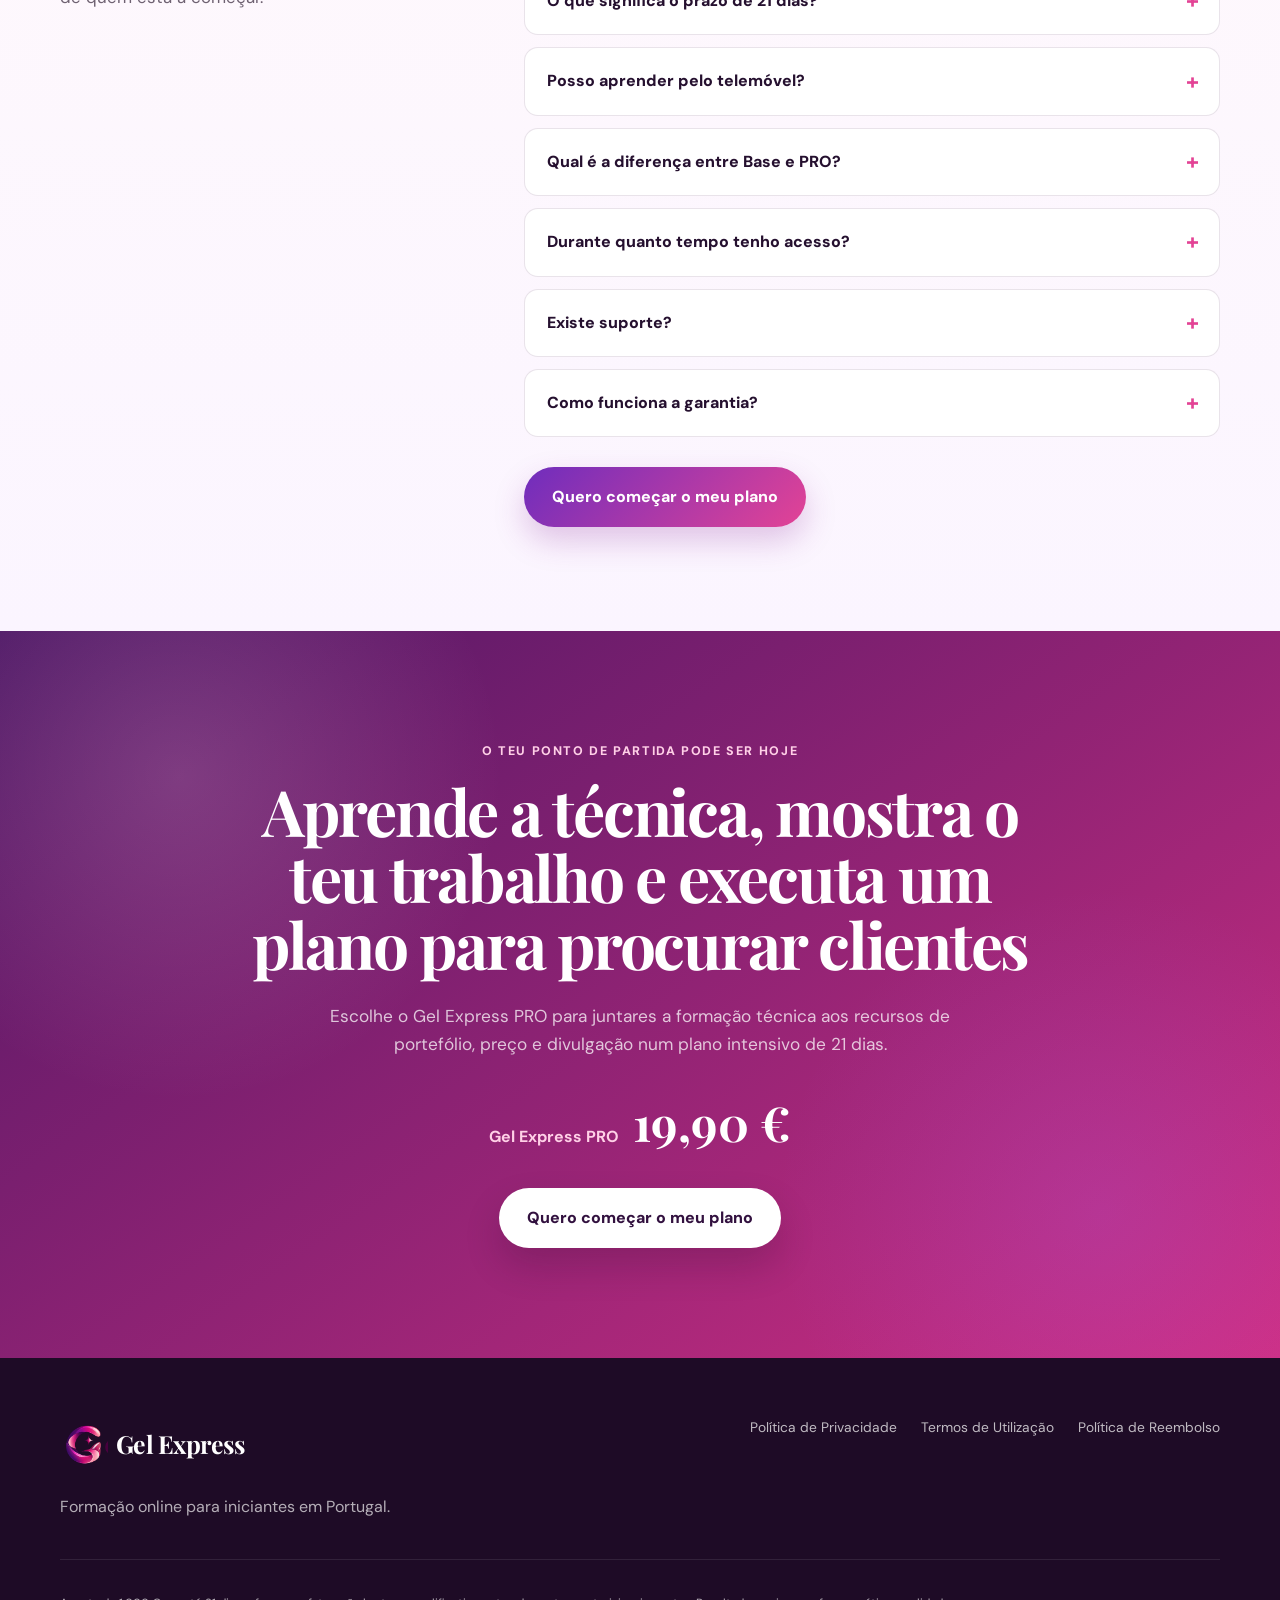
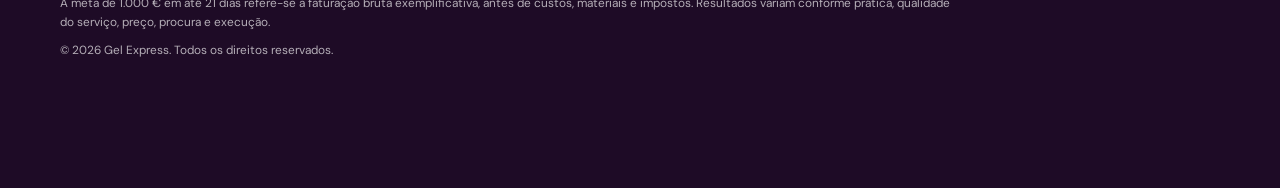
==== commit 3b79ac42: "Add second Meta Pixel to Gel Express offers" ====
--- a/gelexpress/off01/index.html
+++ b/gelexpress/off01/index.html
@@ -36,6 +36,7 @@
         s.parentNode.insertBefore(t, s);
       })(window, document, "script", "https://connect.facebook.net/en_US/fbevents.js");
       fbq("init", "28332699173082170");
+      fbq("init", "2628834840931603");
       fbq("track", "PageView");
     </script>
     <!-- End Meta Pixel Code -->
@@ -61,6 +62,13 @@
     <noscript>
       <img
         src="https://www.facebook.com/tr?id=28332699173082170&amp;ev=PageView&amp;noscript=1"
+        alt=""
+        width="1"
+        height="1"
+        style="display: none"
+      />
+      <img
+        src="https://www.facebook.com/tr?id=2628834840931603&amp;ev=PageView&amp;noscript=1"
         alt=""
         width="1"
         height="1"
